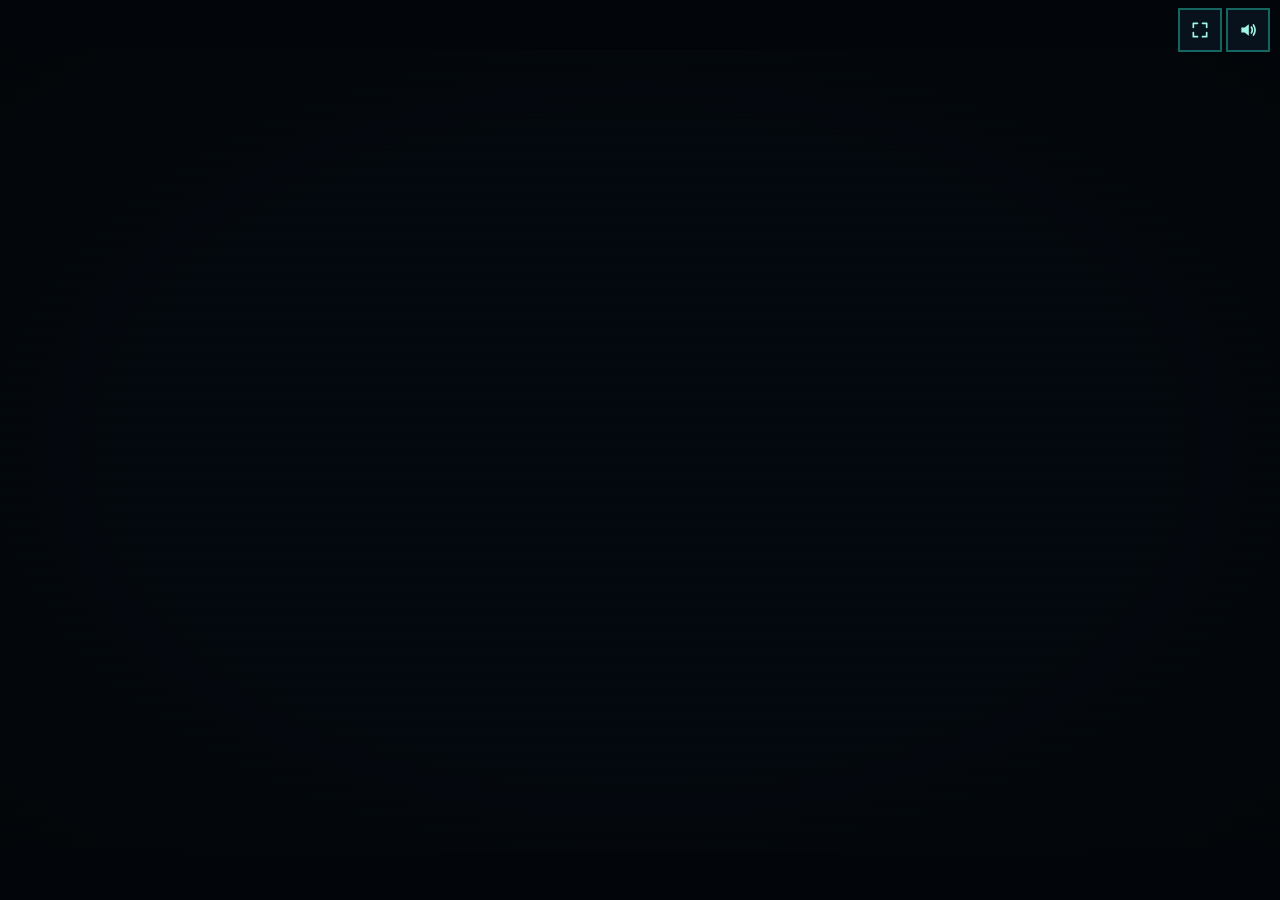
==== index.html @ 6fd28268 "feat: render hunter/charger foes; load foes.js before game.js" ====
<!DOCTYPE html>
<html lang="en">
<head>
<meta charset="UTF-8">
<meta name="viewport" content="width=device-width, initial-scale=1.0, user-scalable=no, viewport-fit=cover">
<title>Neon Vortex Arcade Pilot</title>
<meta name="theme-color" content="#04090f">
<meta name="mobile-web-app-capable" content="yes">
<meta name="apple-mobile-web-app-capable" content="yes">
<meta name="apple-mobile-web-app-status-bar-style" content="black-translucent">
<link rel="manifest" href="manifest.json">
<link rel="icon" type="image/svg+xml" href="icons/icon.svg">
<link rel="apple-touch-icon" href="icons/icon-180.png">
<link rel="preconnect" href="https://fonts.googleapis.com">
<link rel="preconnect" href="https://fonts.gstatic.com" crossorigin="anonymous">
<link href="https://fonts.googleapis.com/css2?family=Cabin:wght@400;500;600;700&amp;family=Fraunces:ital,opsz,wght@0,9..144,400;0,9..144,600;0,9..144,700;0,9..144,900;1,9..144,400&amp;family=Sora:wght@400;700;800&amp;family=Hanken+Grotesk:wght@400;600&amp;family=Space+Mono:wght@400;700&amp;family=IBM+Plex+Mono:wght@400;500;600;700&amp;family=Press+Start+2P&amp;display=swap" rel="stylesheet">
<link rel="stylesheet" href="css/tokens.css">
<link rel="stylesheet" href="css/neonvortex.css">
<link rel="preload" as="image" href="assets/sprite-atlas.png?v=2">
</head>
<body>
  <template id="__bundler_thumbnail" data-bg-color="#04090f">
    <svg viewBox="0 0 1200 800" xmlns="http://www.w3.org/2000/svg">
      <rect width="1200" height="800" fill="#04090f"></rect>
      <g transform="translate(600 380)">
        <path d="M0 -120 L80 75 L0 38 L-80 75 Z" fill="#0d2b33" stroke="#2de2c6" stroke-width="10"></path>
        <circle cx="0" cy="-22" r="20" fill="#9ff5e8"></circle>
      </g>
      <path d="M600 540 L622 575 L600 610 L578 575 Z" fill="#2de2c6"></path>
      <path d="M520 560 L536 585 L520 610 L504 585 Z" fill="#0fae97"></path>
      <path d="M680 560 L696 585 L680 610 L664 585 Z" fill="#0fae97"></path>
    </svg>
  </template>
  <div id="viewport">
    <div id="stage" data-screen-label="Game Arena">
      <canvas id="game-canvas" width="960" height="600"></canvas>
      <div id="crt"></div>
    </div>

      <!-- screen-reader announcements (game-over result, etc.); not the 60fps HUD -->
      <div id="a11y-live" class="sr-only" role="status" aria-live="polite" aria-atomic="true"></div>
      <!-- ===== NEON VORTEX game DOM — ids prefixed `neonvortex-` ===== -->
      <div id="neonvortex-hud" role="group" aria-label="Heads-up display">
        <div class="hud-block"><span class="hud-label">TIME</span><span id="neonvortex-hud-time">60</span></div>
        <div class="hud-block"><span class="hud-label">SCORE</span><span id="neonvortex-hud-score">0</span></div>
        <div class="hud-block"><span class="hud-label">COMBO</span><span id="neonvortex-hud-combo"></span><span id="neonvortex-hud-heat"></span></div>
        <div class="hud-block"><span class="hud-label">HULL</span><span id="neonvortex-hud-hearts">◆ ◆ ◆</span></div>
        <span id="neonvortex-hud-pace" style="display: none;"></span>
        <div id="neonvortex-hud-fx"></div>
        <span id="neonvortex-hud-mode"></span>
      </div>
      <div id="neonvortex-boss-hp">
        <span id="neonvortex-boss-hp-label">CORE WARDEN</span>
        <div id="neonvortex-boss-hp-track"><div id="neonvortex-boss-hp-fill"></div></div>
      </div>
      <div id="neonvortex-danger-vignette"></div>
      <div id="neonvortex-hit-flash"></div>

      <div id="neonvortex-screen-menu" class="screen" data-screen-label="NEON VORTEX — Main Menu">
        <div class="panel">
          <div class="nv-menu-top">
            <span class="kicker">ARCADE_PILOT_OS</span>
            <div class="nv-menu-top-right">
              <span class="nv-crystals">◆ <b id="neonvortex-menu-crystals">0</b></span>
            </div>
          </div>
          <h1 class="game-title nv-logo"><span class="nv-logo-1">NEON</span><span class="nv-logo-2">VORTEX</span><span class="nv-logo-tag">ULTRA</span></h1>
          <div class="nv-pilot-card">
            <div class="nv-pilot-info">
              <span class="nv-call">CALLSIGN · PILOT_YOU</span>
              <span class="nv-life">LIFETIME <b id="neonvortex-menu-lifetime">0</b></span>
            </div>
            <span id="neonvortex-menu-rank" class="nv-rank">ROOKIE PILOT</span>
          </div>
          <div class="nv-career">
            <div class="nv-career-ticks" id="neonvortex-menu-ticks"></div>
            <div class="nv-career-track"><div id="neonvortex-menu-career" class="nv-career-fill"></div></div>
          </div>
          <div class="nv-menu-list">
            <button id="neonvortex-btn-start" class="nv-menu-item nv-mi-primary" type="button">
              <span class="nv-mi-label">START DAILY</span>
              <svg class="nv-mi-icon" viewBox="0 0 24 24" aria-hidden="true"><path d="M8 5v14l11-7z" fill="currentColor"/></svg>
              <span class="nv-mi-sub"><span id="neonvortex-menu-date">—</span> · BEST <span id="neonvortex-menu-daily-best">—</span><span id="neonvortex-menu-streak"></span></span>
            </button>
            <button id="neonvortex-btn-free" class="nv-menu-item" type="button">
              <span class="nv-mi-label">FREE PLAY</span>
              <svg class="nv-mi-icon" viewBox="0 0 24 24" aria-hidden="true"><rect x="3" y="8" width="18" height="9" rx="4.5" fill="none" stroke="currentColor" stroke-width="1.6"/><path d="M7 12.5h3M8.5 11v3" fill="none" stroke="currentColor" stroke-width="1.6" stroke-linecap="round"/><circle cx="15.5" cy="11.5" r="1.1" fill="currentColor"/><circle cx="17.6" cy="13.6" r="1.1" fill="currentColor"/></svg>
              <span class="nv-mi-sub">무작위 시드 아레나</span>
            </button>
            <div id="neonvortex-menu-difficulty" class="nv-diff-row" role="group" aria-label="Free-play difficulty">
              <button id="neonvortex-diff-easy" class="nv-diff-chip" type="button" aria-pressed="false">EASY</button>
              <button id="neonvortex-diff-normal" class="nv-diff-chip" type="button" aria-pressed="false">NORMAL</button>
              <button id="neonvortex-diff-hard" class="nv-diff-chip" type="button" aria-pressed="false">HARD</button>
            </div>
            <button id="neonvortex-btn-daily" class="nv-mi-brief" type="button">
              <svg viewBox="0 0 24 24" aria-hidden="true"><path d="M13 2L4.5 13H11l-1 9 8.5-11H12l1-9z" fill="currentColor"/></svg>
              <span>오늘의 챌린지 브리핑</span>
              <span class="nv-mi-brief-arrow" aria-hidden="true">›</span>
            </button>
            <div class="nv-menu-grid">
              <button id="neonvortex-btn-hangar" class="nv-mi-tile" type="button">
                <svg class="nv-mi-icon" viewBox="0 0 24 24" aria-hidden="true"><circle cx="12" cy="12" r="9" fill="none" stroke="currentColor" stroke-width="1.6"/><path d="M15.5 8.5l-2.2 4.8-4.8 2.2 2.2-4.8z" fill="currentColor"/></svg>
                <span class="nv-mi-tile-label">HANGAR</span>
              </button>
              <button id="neonvortex-btn-overhaul" class="nv-mi-tile" type="button">
                <svg class="nv-mi-icon" viewBox="0 0 24 24" aria-hidden="true"><path d="M14.7 6.3a4 4 0 00-5.4 5.4l-5 5 2 2 5-5a4 4 0 005.4-5.4l-2.3 2.3-2-2z" fill="none" stroke="currentColor" stroke-width="1.6" stroke-linejoin="round"/></svg>
                <span class="nv-mi-tile-label">OVERHAUL</span>
              </button>
              <button id="neonvortex-btn-records" class="nv-mi-tile" type="button">
                <svg class="nv-mi-icon" viewBox="0 0 24 24" aria-hidden="true"><path d="M5 21V11M12 21V4M19 21v-6" fill="none" stroke="currentColor" stroke-width="2" stroke-linecap="round"/></svg>
                <span class="nv-mi-tile-label">RANKING</span>
              </button>
              <button id="neonvortex-btn-achievements" class="nv-mi-tile" type="button">
                <svg class="nv-mi-icon" viewBox="0 0 24 24" aria-hidden="true"><circle cx="12" cy="9" r="5" fill="none" stroke="currentColor" stroke-width="1.6"/><path d="M9 13l-1.5 8 4.5-3 4.5 3L15 13" fill="none" stroke="currentColor" stroke-width="1.6" stroke-linejoin="round"/></svg>
                <span class="nv-mi-tile-label">ACHIEVEMENTS</span>
              </button>
              <button id="neonvortex-btn-pilotlog" class="nv-mi-tile" type="button">
                <svg class="nv-mi-icon" viewBox="0 0 24 24" aria-hidden="true"><rect x="5" y="3" width="14" height="18" rx="2" fill="none" stroke="currentColor" stroke-width="1.6"/><path d="M8 8h8M8 12h8M8 16h5" fill="none" stroke="currentColor" stroke-width="1.6" stroke-linecap="round"/></svg>
                <span class="nv-mi-tile-label">PILOT LOG</span>
              </button>
              <button id="neonvortex-btn-settings" class="nv-mi-tile" type="button">
                <svg class="nv-mi-icon" viewBox="0 0 24 24" aria-hidden="true"><path d="M12 8a4 4 0 100 8 4 4 0 000-8zm9 4a7 7 0 00-.1-1.2l2-1.6-2-3.4-2.4 1a7 7 0 00-2-1.2L16 2H8l-.5 2.6a7 7 0 00-2 1.2l-2.4-1-2 3.4 2 1.6A7 7 0 003 12c0 .4 0 .8.1 1.2l-2 1.6 2 3.4 2.4-1a7 7 0 002 1.2L8 22h8l.5-2.6a7 7 0 002-1.2l2.4 1 2-3.4-2-1.6c.1-.4.1-.8.1-1.2z" fill="none" stroke="currentColor" stroke-width="1.5"/></svg>
                <span class="nv-mi-tile-label">SETTINGS</span>
              </button>
            </div>
          </div>
          <p id="neonvortex-menu-all-best" class="best-line">ALL-TIME BEST —</p>
          <p id="neonvortex-menu-week" class="best-line"></p>
          <p class="nv-menu-footer">V_2.0 // PROD</p>
        </div>
      </div>

      <div id="neonvortex-screen-over" class="screen" data-screen-label="NEON VORTEX — Game Over" role="dialog" aria-modal="true" aria-label="Game over — result">
        <div class="panel nv-result-card">
          <span id="neonvortex-over-reason">TIME UP</span>
          <span id="neonvortex-over-mode" class="kicker">DAILY</span>
          <div class="nv-score-block">
            <p class="hud-label nv-score-label">TOTAL_SCORE</p>
            <p id="neonvortex-over-score">0</p>
          </div>
          <div id="neonvortex-over-rank"></div>
          <p class="nv-result-meta"><span class="nv-result-rank">PILOT RANK · <b id="neonvortex-over-pilot-rank">—</b></span><span class="nv-result-bank">CRYSTAL BANK · <b id="neonvortex-over-bank">0</b></span></p>
          <span id="neonvortex-over-best-banner"><span id="neonvortex-over-best-label">NEW BEST!</span> ★</span>
          <div id="neonvortex-over-medals"></div>
          <div id="neonvortex-over-stats"></div>
          <canvas id="neonvortex-over-spark" width="320" height="60"></canvas>
          <div class="btn-row">
            <button id="neonvortex-btn-retry" class="arcade-btn primary" type="button">RETRY</button>
            <button id="neonvortex-btn-share" class="arcade-btn" type="button">COPY RESULT</button>
            <button id="neonvortex-btn-menu" class="arcade-btn" type="button">MENU</button>
          </div>
          <p id="neonvortex-over-countdown" class="kr-sub"></p>
          <p class="kr-sub">결과 복사에는 개인정보가 포함되지 않습니다 · R — RETRY · M — MENU</p>
        </div>
      </div>

      <div id="neonvortex-screen-pause" class="screen" data-screen-label="NEON VORTEX — Paused" role="dialog" aria-modal="true" aria-label="Paused">
        <div class="panel">
          <span class="kicker">ARCADE_PILOT_OS</span>
          <span class="pause-title">PAUSED</span>
          <div class="btn-row">
            <button id="neonvortex-btn-resume" class="arcade-btn primary" type="button">RESUME</button>
            <button id="neonvortex-btn-pause-restart" class="arcade-btn" type="button">RESTART</button>
            <button id="neonvortex-btn-pause-quit" class="arcade-btn" type="button">QUIT TO MENU</button>
          </div>
          <div class="settings-row">
            <button id="neonvortex-btn-pause-mute" class="arcade-btn settings-btn" type="button">SOUND: ON</button>
            <button id="neonvortex-btn-haptic" class="arcade-btn settings-btn haptic-toggle" type="button">VIBRATION: ON</button>
            <button id="neonvortex-btn-pause-fs" class="arcade-btn settings-btn" type="button">FULLSCREEN</button>
          </div>
          <p class="controls-hint">ESC / P — RESUME · 나가면 이번 런은 기록되지 않습니다</p>
        </div>
      </div>

      <div id="neonvortex-screen-howto" class="screen" data-screen-label="NEON VORTEX — How To Play" role="dialog" aria-modal="true" aria-label="How to play">
        <div class="panel">
        <span class="kicker">ARCADE_PILOT_OS</span>
        <span class="pause-title">HOW TO PLAY</span>
        <div class="howto-list">
          <div class="howto-row"><span class="howto-k">MOVE</span><span class="howto-v">WASD / ARROW KEYS · 모바일: 화면 드래그</span></div>
          <div class="howto-row"><span class="howto-k">FIRE</span><span class="howto-v">Automatic — nearest enemy · 발사는 자동입니다</span></div>
          <div class="howto-row"><span class="howto-k">GOAL</span><span class="howto-v">60 seconds — collect crystals, chain combos · 크리스털 콤보로 점수를 쌓으세요</span></div>
          <div class="howto-row"><span class="howto-k">HULL ◆◆◆</span><span class="howto-v">Mines &amp; boss fire cost 1 — at 0 it's over · 피격 3번이면 게임 오버</span></div>
          <div class="howto-row"><span class="howto-k">CORE WARDEN</span><span class="howto-v">Boss arrives at 20s left — destroy for +1,500 · 마지막 20초, 보스 격파 대량 보너스</span></div>
          <div class="howto-row"><span class="howto-k">PAUSE</span><span class="howto-v">ESC / P · 모바일: 우측 상단 II 버튼</span></div>
        </div>
        <div class="btn-row">
          <button id="neonvortex-btn-howto-start" class="arcade-btn primary" type="button">START</button>
        </div>
        </div>
      </div>

      <div id="neonvortex-screen-records" class="screen" data-screen-label="NEON VORTEX — Ranking" role="dialog" aria-modal="true" aria-label="Ranking">
        <div class="nv-rank-shell">
          <header class="nv-rank-head">
            <button id="neonvortex-btn-records-back" class="nv-page-back" type="button">
              <svg class="nv-page-back-icon" viewBox="0 0 24 24" aria-hidden="true"><path d="M15 6l-6 6 6 6" fill="none" stroke="currentColor" stroke-width="2" stroke-linecap="round" stroke-linejoin="round"/></svg>
              <span>LOBBY</span>
            </button>
            <span class="nv-rank-status">▣ SECURE_DATABASE // READY</span>
          </header>

          <div class="nv-rank-title-wrap">
            <h1 class="nv-rank-title">ARCADE PILOT HIGHSCORES</h1>
            <div class="nv-rank-rule"></div>
          </div>

          <div id="neonvortex-records-body"></div>
        </div>
      </div>
      <div id="neonvortex-screen-settings" class="screen" data-screen-label="NEON VORTEX — Settings" role="dialog" aria-modal="true" aria-label="Settings">
        <div class="nv-set-shell">
          <header class="nv-set-head">
            <button id="neonvortex-btn-settings-back" class="nv-page-back" type="button">
              <svg class="nv-page-back-icon" viewBox="0 0 24 24" aria-hidden="true"><path d="M15 6l-6 6 6 6" fill="none" stroke="currentColor" stroke-width="2" stroke-linecap="round" stroke-linejoin="round"/></svg>
              <span>LOBBY</span>
            </button>
            <span class="nv-set-status">SETTINGS_CONSOLE_OK</span>
          </header>

          <div class="nv-set-title-wrap">
            <h1 class="nv-set-title">ARCADE SETTINGS</h1>
            <div class="nv-set-rule"></div>
          </div>

          <div class="nv-set-card">
            <div class="nv-set-row">
              <span class="nv-set-row-label">
                <svg class="nv-set-icon" viewBox="0 0 24 24" aria-hidden="true"><path d="M4 9 H8 L13 5 V19 L8 15 H4 Z" fill="none" stroke="currentColor" stroke-width="1.6" stroke-linejoin="round"/><path d="M16 8.5 Q18.5 12 16 15.5M18.5 6 Q22.5 12 18.5 18" fill="none" stroke="currentColor" stroke-width="1.6" stroke-linecap="round"/></svg>
                INTEGRATED AUDIO ENGINE
              </span>
              <button id="neonvortex-btn-set-mute" class="nv-switch" type="button" role="switch" aria-checked="true" aria-label="Sound">
                <span class="nv-switch-knob"></span>
              </button>
            </div>

            <div class="nv-set-row nv-set-row-col" id="neonvortex-set-volume-row">
              <div class="nv-set-vol-head">
                <span class="nv-set-row-label">
                  <svg class="nv-set-icon" viewBox="0 0 24 24" aria-hidden="true"><path d="M4 9 H8 L13 5 V19 L8 15 H4 Z" fill="none" stroke="currentColor" stroke-width="1.6" stroke-linejoin="round"/><path d="M16 9.5 Q18 12 16 14.5" fill="none" stroke="currentColor" stroke-width="1.6" stroke-linecap="round"/></svg>
                  MASTER SFX VOLUME
                </span>
                <span class="nv-set-vol-val" id="neonvortex-set-volume-val">70%</span>
              </div>
              <input id="neonvortex-set-volume" class="nv-set-slider" type="range" min="0" max="100" step="1" value="70" aria-label="Master SFX volume">
            </div>

            <div class="nv-set-row nv-set-row-divider">
              <span class="nv-set-row-label">
                <svg class="nv-set-icon" viewBox="0 0 24 24" aria-hidden="true"><rect x="3" y="8" width="18" height="9" rx="4.5" fill="none" stroke="currentColor" stroke-width="1.6"/><path d="M7 12.5h3M8.5 11v3" fill="none" stroke="currentColor" stroke-width="1.6" stroke-linecap="round"/></svg>
                VIBRATION
              </span>
              <button id="neonvortex-btn-set-haptic" class="nv-switch haptic-toggle" type="button" role="switch" aria-checked="true" aria-label="Vibration">
                <span class="nv-switch-knob"></span>
              </button>
            </div>

            <div class="nv-set-row">
              <span class="nv-set-row-label">
                <svg class="nv-set-icon" viewBox="0 0 24 24" aria-hidden="true"><rect x="3" y="4" width="18" height="13" rx="1.5" fill="none" stroke="currentColor" stroke-width="1.6"/><path d="M8 20h8M12 17v3" fill="none" stroke="currentColor" stroke-width="1.6" stroke-linecap="round"/></svg>
                GLOBAL STATIC CRT SCREEN RENDER
              </span>
              <button id="neonvortex-btn-set-crt" class="nv-switch" type="button" role="switch" aria-checked="true" aria-label="CRT screen render">
                <span class="nv-switch-knob"></span>
              </button>
            </div>

            <div class="nv-set-row nv-set-row-divider">
              <span class="nv-set-row-label">
                <svg class="nv-set-icon" viewBox="0 0 24 24" aria-hidden="true"><path d="M4 9 V4 H9 M15 4 H20 V9 M20 15 V20 H15 M9 20 H4 V15" fill="none" stroke="currentColor" stroke-width="1.6" stroke-linecap="round" stroke-linejoin="round"/></svg>
                FULLSCREEN
              </span>
              <button id="neonvortex-btn-set-fs" class="nv-set-action" type="button">TOGGLE</button>
            </div>
          </div>

          <div class="nv-set-card nv-set-info">
            <div class="nv-set-info-head">
              <svg class="nv-set-icon" viewBox="0 0 24 24" aria-hidden="true"><circle cx="12" cy="12" r="9" fill="none" stroke="currentColor" stroke-width="1.6"/><path d="M12 11v5M12 8h.01" fill="none" stroke="currentColor" stroke-width="1.8" stroke-linecap="round"/></svg>
              <h3>FLIGHT CONTROLS REGISTER</h3>
            </div>
            <div class="nv-set-info-row">
              <svg class="nv-set-icon" viewBox="0 0 24 24" aria-hidden="true"><path d="M6 3l14 7-6 2-2 6z" fill="none" stroke="currentColor" stroke-width="1.6" stroke-linejoin="round"/></svg>
              <div class="nv-set-info-text">
                <span class="nv-set-info-title">기체 이동</span>
                <p>화면 어디서나 드래그(세로 모드는 아레나가 90° 회전)하거나, 키보드 <b>WASD</b> · <b>방향키</b>로 기체를 조종합니다.</p>
              </div>
            </div>
            <div class="nv-set-info-row">
              <svg class="nv-set-icon" viewBox="0 0 24 24" aria-hidden="true"><path d="M13 2L4.5 13H11l-1 9 8.5-11H12l1-9z" fill="none" stroke="currentColor" stroke-width="1.6" stroke-linejoin="round"/></svg>
              <div class="nv-set-info-text">
                <span class="nv-set-info-title">자동 발사</span>
                <p>전방 레이저는 자동으로 가장 가까운 적을 조준해 연사됩니다. 회피와 크리스털 수집에 집중하세요.</p>
              </div>
            </div>
            <div class="nv-set-info-row">
              <svg class="nv-set-icon" viewBox="0 0 24 24" aria-hidden="true"><path d="M12 3l2.5 5.5L20 9l-4 4 1 6-5-3-5 3 1-6-4-4 5.5-.5z" fill="none" stroke="currentColor" stroke-width="1.6" stroke-linejoin="round"/></svg>
              <div class="nv-set-info-text">
                <span class="nv-set-info-title">파워업 드롭</span>
                <p>적을 처치하면 MAGNET · SHIELD · SLOW · ×2 · BOOST · SPREAD 파워업이 떨어집니다. 닿으면 일정 시간 자동 발동됩니다.</p>
              </div>
            </div>
          </div>
        </div>
      </div>
      <div id="neonvortex-screen-challenge" class="screen" data-screen-label="NEON VORTEX — Daily Briefing" role="dialog" aria-modal="true" aria-label="Daily Challenge Briefing">
        <div class="nv-chal-shell">
          <header class="nv-chal-head">
            <button id="neonvortex-btn-challenge-back" class="nv-page-back" type="button">
              <svg class="nv-page-back-icon" viewBox="0 0 24 24" aria-hidden="true"><path d="M15 6l-6 6 6 6" fill="none" stroke="currentColor" stroke-width="2" stroke-linecap="round" stroke-linejoin="round"/></svg>
              <span>LOBBY</span>
            </button>
            <span class="nv-chal-status">DAILY_ROUTER_ONLINE</span>
          </header>

          <div class="nv-chal-title-wrap">
            <h2 class="nv-chal-kicker">DAILY THREAT SIMULATION</h2>
            <h1 class="nv-chal-title">오늘의 작전</h1>
            <div class="nv-chal-rule"></div>
          </div>

          <section class="nv-chal-card">
            <div class="nv-chal-card-head">
              <svg class="nv-chal-icon" viewBox="0 0 24 24" aria-hidden="true"><path d="M12 3l2.5 5.5L20 9l-4 4 1 6-5-3-5 3 1-6-4-4 5.5-.5z" fill="none" stroke="currentColor" stroke-width="1.6" stroke-linejoin="round"/></svg>
              <h3>MISSION INTEL</h3>
            </div>

            <div class="nv-chal-row">
              <span class="nv-chal-row-label">DATE / SEED</span>
              <span class="nv-chal-row-val" id="neonvortex-chal-seed">—</span>
            </div>
            <p class="nv-chal-note" id="neonvortex-chal-seed-note">모든 파일럿이 동일한 시드로 플레이합니다 · All pilots fly the same seed</p>

            <div class="nv-chal-row nv-chal-row-divider">
              <span class="nv-chal-row-label">TODAY’S BEST</span>
              <span class="nv-chal-row-val nv-chal-row-val-cyan" id="neonvortex-chal-daily-best">—</span>
            </div>
            <div class="nv-chal-row">
              <span class="nv-chal-row-label">ALL-TIME BEST</span>
              <span class="nv-chal-row-val nv-chal-row-val-cyan" id="neonvortex-chal-all-best">—</span>
            </div>

            <div class="nv-chal-streak nv-chal-row-divider">
              <div class="nv-chal-streak-head">
                <span class="nv-chal-row-label">STREAK</span>
                <span class="nv-chal-row-val" id="neonvortex-chal-streak">—</span>
              </div>
              <div class="nv-chal-streak-bar"><i id="neonvortex-chal-streak-fill"></i></div>
              <p class="nv-chal-note" id="neonvortex-chal-streak-note">연속 출격 기록입니다 · 점수에는 영향을 주지 않습니다</p>
            </div>
          </section>

          <button id="neonvortex-btn-challenge-launch" class="nv-chal-launch" type="button">
            <span class="nv-chal-launch-label">▶ 작전 개시 (LAUNCH SEQUENCE)</span>
          </button>
        </div>
      </div>

      <div id="neonvortex-screen-hangar" class="screen" data-screen-label="NEON VORTEX — Hangar" role="dialog" aria-modal="true" aria-label="Striker Hangar">
        <div class="nv-page-shell">
          <button id="neonvortex-btn-hangar-back" class="nv-page-back" type="button"><svg class="nv-page-back-icon" viewBox="0 0 24 24" aria-hidden="true"><path d="M15 6l-6 6 6 6" fill="none" stroke="currentColor" stroke-width="2" stroke-linecap="round" stroke-linejoin="round"/></svg><span>LOBBY</span></button>
          <div id="neonvortex-hangar-body" class="nv-page-body"></div>
        </div>
      </div>

      <div id="neonvortex-screen-overhaul" class="screen" data-screen-label="NEON VORTEX — System Overhaul" role="dialog" aria-modal="true" aria-label="System Overhaul">
        <div class="nv-page-shell">
          <button id="neonvortex-btn-overhaul-back" class="nv-page-back" type="button"><svg class="nv-page-back-icon" viewBox="0 0 24 24" aria-hidden="true"><path d="M15 6l-6 6 6 6" fill="none" stroke="currentColor" stroke-width="2" stroke-linecap="round" stroke-linejoin="round"/></svg><span>LOBBY</span></button>
          <div id="neonvortex-overhaul-body" class="nv-page-body"></div>
        </div>
      </div>

      <div id="neonvortex-screen-achievements" class="screen" data-screen-label="NEON VORTEX — Achievements" role="dialog" aria-modal="true" aria-label="Tactical Badges">
        <div class="nv-page-shell">
          <button id="neonvortex-btn-achievements-back" class="nv-page-back" type="button"><svg class="nv-page-back-icon" viewBox="0 0 24 24" aria-hidden="true"><path d="M15 6l-6 6 6 6" fill="none" stroke="currentColor" stroke-width="2" stroke-linecap="round" stroke-linejoin="round"/></svg><span>LOBBY</span></button>
          <div id="neonvortex-achievements-body" class="nv-page-body"></div>
        </div>
      </div>

      <div id="neonvortex-screen-pilotlog" class="screen" data-screen-label="NEON VORTEX — Pilot Log" role="dialog" aria-modal="true" aria-label="Pilot Log">
        <div class="nv-page-shell">
          <button id="neonvortex-btn-pilotlog-back" class="nv-page-back" type="button"><svg class="nv-page-back-icon" viewBox="0 0 24 24" aria-hidden="true"><path d="M15 6l-6 6 6 6" fill="none" stroke="currentColor" stroke-width="2" stroke-linecap="round" stroke-linejoin="round"/></svg><span>LOBBY</span></button>
          <div id="neonvortex-pilotlog-body" class="nv-page-body"></div>
        </div>
      </div>
  </div>

  <!-- NEON VORTEX HUD buttons (ids prefixed neonvortex-) -->
  <button id="neonvortex-btn-mute" type="button" aria-label="Mute">
    <svg viewBox="0 0 24 24" aria-hidden="true">
      <path class="spk" d="M4 9 H8 L13 5 V19 L8 15 H4 Z"></path>
      <g class="waves"><path d="M16 8.5 Q18.5 12 16 15.5"></path><path d="M18.5 6 Q22.5 12 18.5 18"></path></g>
      <line class="slash" x1="16" y1="8" x2="22" y2="16"></line>
    </svg>
  </button>
  <button id="neonvortex-btn-pause" type="button" aria-label="Pause">
    <svg viewBox="0 0 24 24" aria-hidden="true"><rect x="7" y="5" width="3.6" height="14"></rect><rect x="13.4" y="5" width="3.6" height="14"></rect></svg>
  </button>
  <button id="neonvortex-btn-fullscreen" type="button" aria-label="Fullscreen">
    <svg viewBox="0 0 24 24" aria-hidden="true"><path d="M4 9 V4 H9 M15 4 H20 V9 M20 15 V20 H15 M9 20 H4 V15"></path></svg>
  </button>

  <div id="joystick">
    <div id="joystick-knob"></div>
  </div>


  <script src="js/store.js"></script>
  <script src="js/audio.js"></script>
  <script src="js/shell.js"></script>
  <script src="js/games/neonvortex/sprites.js"></script>
  <script src="js/games/neonvortex/meta.js"></script>
  <script src="js/games/neonvortex/medals.js"></script>
  <script src="js/games/neonvortex/foes.js"></script>
  <script src="js/games/neonvortex/game.js"></script>
  <script src="js/games/neonvortex/render.js"></script>
  <script src="js/games/neonvortex/main.js"></script>
</body>
</html>
---- css/tokens.css ----
/* Scoreyard platform design tokens — the single source of truth for the
   shared shell + neon/CRT games (Zero Hour, future arcade titles).
   See DESIGN.md for usage rules. A game MAY define its own :root tokens to
   carry a distinct art direction (e.g. Shepherd's Dog's pastoral palette) —
   these are the *platform* defaults, not a mandate. */
:root {
  --bg: #04090f;
  --panel: #081420;
  --teal: #2de2c6;
  --teal-soft: #9ff5e8;
  --teal-dim: #0fae97;
  --pink: #ff5a78;
  --amber: #ffc34d;
  --blue: #5aa7ff;
  --ink: #eaf6ff;
  --mono: "IBM Plex Mono", ui-monospace, Menlo, Consolas, monospace;
  --pixel: "Press Start 2P", var(--mono);
  /* Shepherd's Dog typography, adopted for the hub + Zero Hour screens (the
     in-arena HUD keeps --pixel/--mono for stable-width live numerals) */
  --display: "Fraunces", Georgia, "Times New Roman", serif;
  --body: "Cabin", ui-sans-serif, system-ui, -apple-system, sans-serif;
  --safe-top: env(safe-area-inset-top, 0px);
  --safe-right: env(safe-area-inset-right, 0px);
  --safe-bottom: env(safe-area-inset-bottom, 0px);
  --safe-left: env(safe-area-inset-left, 0px);
}
---- css/neonvortex.css ----
/* ===== NEON VORTEX — Neon Syndicate design tokens (Stitch DESIGN.md) ===== */
/* Custom props are namespaced --nv-*; they do not override platform tokens
   unless explicitly consumed by neonvortex-scoped selectors. */
:root {
  /* Void & Vapor surfaces */
  --nv-bg: #0a0a0f;
  --nv-surface: #131318;
  --nv-surface-low: #1b1b20;
  --nv-surface-container: #1f1f25;
  --nv-surface-high: #2a292f;
  --nv-surface-highest: #35343a;
  --nv-on-surface: #e4e1e9;
  --nv-on-surface-variant: #b9cacb;
  --nv-outline: #849495;
  --nv-outline-variant: #3a494b;
  /* Neon accents */
  --nv-primary: #00dbe7;        /* cyan — player / positive */
  --nv-primary-bright: #74f5ff;
  --nv-threat: #ff24e4;         /* magenta — enemy / critical */
  --nv-threat-soft: #fface8;
  --nv-value: #ffba20;          /* gold — currency / advancement */
  --nv-value-soft: #ffd58c;
  --nv-error: #ffb4ab;
  /* Type families (fallbacks keep the core working if Google Fonts fail) */
  --nv-font-display: 'Sora', 'Press Start 2P', system-ui, sans-serif;
  --nv-font-body: 'Hanken Grotesk', system-ui, sans-serif;
  --nv-font-mono: 'Space Mono', 'IBM Plex Mono', ui-monospace, monospace;
  /* 4px hard grid */
  --nv-unit: 4px;
  --nv-gutter: 16px;
  --nv-margin: 24px;
}
/* ===== NEON VORTEX — reusable effect utilities (ready for M2 screens) ===== */
.nv-scanlines {            /* 3% 수평 스캔라인 오버레이 */
  background: linear-gradient(to bottom, transparent 50%, rgba(0, 219, 231, 0.05) 50%);
  background-size: 100% 4px;
  pointer-events: none;
}
.nv-hexgrid {              /* 헥스 메시 배경(레이디얼 마스크) */
  background-image: url("data:image/svg+xml,%3Csvg width='40' height='40' viewBox='0 0 40 40' xmlns='http://www.w3.org/2000/svg'%3E%3Cpath d='M20 0l17.32 10v20L20 40 2.68 30V10z' fill='none' stroke='%2300dbe7' stroke-width='0.5' stroke-opacity='0.1'/%3E%3C/svg%3E");
  -webkit-mask-image: radial-gradient(circle, #000 40%, transparent 90%);
  mask-image: radial-gradient(circle, #000 40%, transparent 90%);
}
.nv-segment {              /* 분절 HUD 바 한 칸 (슬랜트 칩) */
  clip-path: polygon(20% 0%, 100% 0%, 80% 100%, 0% 100%);
}
.nv-glass {                /* Level-2 글래스 패널 */
  background: color-mix(in srgb, var(--nv-surface-high) 80%, transparent);
  -webkit-backdrop-filter: blur(12px);
  backdrop-filter: blur(12px);
  border: 1px solid color-mix(in srgb, var(--nv-primary) 25%, transparent);
}
.nv-chamfer {              /* 45° 모서리 클립(버튼/카드) */
  clip-path: polygon(8px 0, 100% 0, 100% calc(100% - 8px), calc(100% - 8px) 100%, 0 100%, 0 8px);
}
.nv-glow-primary { box-shadow: 0 0 15px color-mix(in srgb, var(--nv-primary) 40%, transparent); }
.nv-glow-threat  { box-shadow: 0 0 15px color-mix(in srgb, var(--nv-threat) 45%, transparent); }
@keyframes nv-flicker { 0%,100% { opacity: 1; } 50% { opacity: 0.82; } }
.nv-flicker { animation: nv-flicker 1s infinite; }
/* Scoreyard - all UI styles (game canvas rendering lives in js/render.js)
   Mobile-first layout (ADR-0006): #stage (canvas+crt) is the ONLY scaled
   element; HUD / screens / buttons are viewport-level fixed DOM that never
   scale - they adapt via clamp(), flex-wrap and safe-area insets. */
/* Design tokens live in css/tokens.css (the platform single source of truth),
   loaded before this file. See DESIGN.md. */
* { margin: 0; padding: 0; box-sizing: border-box; }
/* visually hidden but available to screen readers (aria-live announcements) */
.sr-only {
  position: absolute; width: 1px; height: 1px;
  margin: -1px; padding: 0; border: 0;
  overflow: hidden; clip: rect(0 0 0 0); clip-path: inset(50%);
  white-space: nowrap;
}
html, body { height: 100%; }
body {
  background: #02050a;
  color: var(--ink);
  font-family: var(--body);
  overflow: hidden;
  overscroll-behavior: none;
  -webkit-text-size-adjust: 100%;
}

/* ---------- stage: the only scaled element (logical 960x600) ---------- */
#viewport { position: fixed; inset: 0; touch-action: none; }
/* launch fade: smooth the jump into a linked game's own page (no hard cut).
   Suppressed under reduced-motion (see the reduced-motion block below). */
#viewport.leaving { opacity: 0; transition: opacity 0.22s ease; }
#stage {
  position: absolute;
  left: 0; top: 0;
  width: 960px; height: 600px;
  transform-origin: 0 0;
}
#game-canvas {
  display: block;
  width: 960px; height: 600px;
  background: var(--bg);
}

/* scanlines + vignette over the canvas (scales with it) */
#crt {
  position: absolute; inset: 0;
  pointer-events: none;
  background:
    repeating-linear-gradient(to bottom, rgba(0,0,0,0) 0px, rgba(0,0,0,0) 2px, rgba(0,0,0,0.18) 3px, rgba(0,0,0,0) 4px),
    radial-gradient(ellipse at center, rgba(0,0,0,0) 55%, rgba(0,0,0,0.45) 100%);
  z-index: 30;
}

/* ---------- HUD: unscaled fixed overlay (Stitch CORE_WARDEN reskin) ---------- */
/* DOM is a flat flex row of .hud-block (TIME / SCORE / COMBO / HULL) + fx + mode.
   We map it onto the mockup feel: TIME pinned left, SCORE a centred glass panel,
   HULL pushed right — Space Mono numerals, cyan labels, magenta warn states. */
#neonvortex-hud {
  position: fixed;
  left: 0; right: 0; top: 0;
  z-index: 40;
  display: flex;
  align-items: flex-start;
  gap: clamp(8px, 2vw, 16px);
  /* right padding reserves room for the corner buttons (3 x 44px + gaps) */
  padding: calc(var(--safe-top) + 8px) calc(var(--safe-right) + 158px) 8px calc(var(--safe-left) + 12px);
  font-size: clamp(11px, 2.6vw, 14px);
  visibility: hidden;
  pointer-events: none;
}
body.landscape #neonvortex-hud {
  background: linear-gradient(rgba(10,10,15,0.9), rgba(10,10,15,0));
}
body.portrait #neonvortex-hud {
  background: color-mix(in srgb, var(--nv-surface) 92%, transparent);
  border-bottom: 1px solid color-mix(in srgb, var(--nv-primary) 22%, transparent);
}
.hud-block { display: flex; flex-direction: column; gap: 3px; }
/* SCORE block becomes the centred hero; COMBO sits with it, HULL trails right */
#neonvortex-hud > .hud-block:nth-child(2) { align-items: center; margin: 0 auto; }
#neonvortex-hud > .hud-block:nth-child(4) { align-items: flex-end; }
.hud-label {
  font-family: var(--nv-font-mono);
  font-size: clamp(7px, 1.7vw, 9px);
  font-weight: 700;
  letter-spacing: 0.2em;
  text-transform: uppercase;
  color: color-mix(in srgb, var(--nv-primary) 55%, transparent);
}
#neonvortex-hud-time {
  font-family: var(--nv-font-mono); /* mono numerals: no width jitter */
  font-weight: 700;
  font-size: clamp(15px, 4.2vw, 22px);
  letter-spacing: 0.06em;
  color: var(--nv-on-surface);
  text-shadow: 0 0 12px color-mix(in srgb, var(--nv-primary) 55%, transparent);
  min-width: 2.4em;
}
#neonvortex-hud-time.warn {
  color: var(--nv-threat);
  text-shadow: 0 0 14px color-mix(in srgb, var(--nv-threat) 75%, transparent);
  animation: nv-flicker 0.55s steps(2) infinite;
}
@keyframes blink { 50% { opacity: 0.35; } }
/* SCORE: prominent glass panel, cyan border + blur, mono cyan numerals */
#neonvortex-hud-score {
  font-family: var(--nv-font-mono); /* mono numerals */
  font-weight: 700;
  font-size: clamp(13px, 3.6vw, 19px);
  letter-spacing: 0.12em;
  color: var(--nv-primary-bright);
  text-shadow: 0 0 12px color-mix(in srgb, var(--nv-primary) 60%, transparent);
  min-width: 4.2em;
  text-align: center;
  padding: 5px clamp(10px, 3vw, 18px);
  border-radius: 10px;
  background: color-mix(in srgb, var(--nv-surface-high) 45%, transparent);
  border: 1px solid color-mix(in srgb, var(--nv-primary) 28%, transparent);
  -webkit-backdrop-filter: blur(10px);
  backdrop-filter: blur(10px);
}
/* COMBO = cyan chip, HEAT.on = gold/threat chip — sit on the row under SCORE */
#neonvortex-hud-combo {
  display: inline-flex; align-items: center;
  font-family: var(--nv-font-mono);
  font-weight: 700; font-size: clamp(11px, 2.6vw, 14px);
  letter-spacing: 0.08em;
  color: var(--nv-primary);
  min-width: 2.2em;
  padding: 2px 7px;
  border-radius: 6px;
  background: color-mix(in srgb, var(--nv-primary) 12%, transparent);
  border: 1px solid color-mix(in srgb, var(--nv-primary) 35%, transparent);
  text-shadow: 0 0 8px color-mix(in srgb, var(--nv-primary) 50%, transparent);
}
#neonvortex-hud-heat {
  display: inline-flex; align-items: center;
  font-family: var(--nv-font-mono);
  font-weight: 700; font-size: clamp(10px, 2.4vw, 13px);
  letter-spacing: 0.08em;
  color: var(--nv-value);
  padding: 2px 7px; margin-left: 5px;
  border-radius: 6px;
  background: color-mix(in srgb, var(--nv-value) 12%, transparent);
  border: 1px solid color-mix(in srgb, var(--nv-value) 40%, transparent);
  text-shadow: 0 0 8px color-mix(in srgb, var(--nv-value) 55%, transparent);
  opacity: 0;
  transition: opacity 0.15s ease;
}
#neonvortex-hud-heat.on { opacity: 1; }
#neonvortex-hud-hearts {
  color: var(--nv-primary);
  font-size: clamp(13px, 3vw, 16px);
  letter-spacing: 0.18em;
  text-shadow: 0 0 8px color-mix(in srgb, var(--nv-primary) 50%, transparent);
}
#neonvortex-hud-hearts.low {
  color: var(--nv-threat);
  text-shadow: 0 0 10px color-mix(in srgb, var(--nv-threat) 70%, transparent);
  animation: nv-flicker 0.7s steps(2) infinite;
}
#neonvortex-hud-pace { font-size: 13px; font-weight: 600; padding: 3px 8px; border: 1px solid; }
#neonvortex-hud-pace.ahead { color: var(--nv-primary); border-color: color-mix(in srgb, var(--nv-primary) 50%, transparent); background: color-mix(in srgb, var(--nv-primary) 8%, transparent); }
#neonvortex-hud-pace.behind { color: var(--nv-threat); border-color: color-mix(in srgb, var(--nv-threat) 50%, transparent); background: color-mix(in srgb, var(--nv-threat) 8%, transparent); }
/* effects stay on one compact row (never wrap into the boss-bar/button band) */
#neonvortex-hud-fx { display: flex; gap: 5px; flex: 1; justify-content: flex-end; flex-wrap: nowrap; overflow: hidden; }
/* active-powerup badge: glyph + depleting timer bar (--c is the powerup color) */
.fx-badge {
  display: inline-flex; flex-direction: column; align-items: center; gap: 2px;
  flex: 0 0 auto;
  min-width: 20px; padding: 2px 5px 3px;
  border: 1px solid var(--c);
  color: var(--c);
}
.fx-glyph { font-size: 11px; font-weight: 700; line-height: 1; text-shadow: 0 0 8px var(--c); }
.fx-bar { width: 100%; height: 3px; background: rgba(255,255,255,0.12); overflow: hidden; }
.fx-bar > i { display: block; height: 100%; background: var(--c); box-shadow: 0 0 6px var(--c); }
#neonvortex-hud-mode { font-size: 10px; letter-spacing: 0.12em; color: color-mix(in srgb, var(--nv-primary) 55%, transparent); }

/* ---------- boss HP (DOM so it stays upright in portrait) ---------- */
/* Stitch: thin magenta bar, ~80% width, glowing fill + % readout, subtle flicker */
#neonvortex-boss-hp {
  display: none;
  position: fixed;
  top: calc(var(--safe-top) + 60px);
  left: 50%; transform: translateX(-50%);
  z-index: 41;
  width: min(520px, 80vw);
  text-align: center;
  pointer-events: none;
  animation: nv-flicker 3s ease-in-out infinite;
}
#neonvortex-boss-hp.show { display: block; }
/* portrait: HUD stat bar is tight, so effects + boss HP live in the empty band
   between the bar and the rotated arena (otherwise-wasted space) */
body.portrait #neonvortex-hud-fx {
  position: fixed; left: auto; flex: none;
  top: calc(var(--safe-top) + 56px);
  right: calc(var(--safe-right) + 10px);
  z-index: 42;
}
body.portrait #neonvortex-boss-hp { top: calc(var(--safe-top) + 86px); }
#neonvortex-boss-hp-label {
  display: inline-block;
  font-family: var(--nv-font-mono);
  font-weight: 700;
  font-size: clamp(9px, 2.2vw, 11px);
  letter-spacing: 0.22em;
  text-transform: uppercase;
  color: var(--nv-threat);
  text-shadow: 0 0 10px color-mix(in srgb, var(--nv-threat) 70%, transparent);
  margin-bottom: 4px;
}
#neonvortex-boss-hp-track {
  height: 7px;
  background: color-mix(in srgb, var(--nv-threat) 20%, transparent);
  border: 1px solid color-mix(in srgb, var(--nv-threat) 45%, transparent);
  overflow: hidden;
}
#neonvortex-boss-hp-fill {
  height: 100%; width: 100%;
  background: var(--nv-threat);
  box-shadow: 0 0 15px color-mix(in srgb, var(--nv-threat) 90%, transparent);
  transition: width 0.1s linear;
}

/* ---------- danger feedback (low HP + hit flash) ---------- */
#neonvortex-danger-vignette {
  position: fixed; inset: 0; z-index: 38; pointer-events: none;
  box-shadow: inset 0 0 80px 18px rgba(255,40,70,0);
  transition: box-shadow 0.25s ease;
}
#neonvortex-danger-vignette.active { animation: dangerPulse 0.9s ease-in-out infinite; }
@keyframes dangerPulse {
  0%, 100% { box-shadow: inset 0 0 70px 14px rgba(255,40,70,0.12); }
  50% { box-shadow: inset 0 0 100px 34px rgba(255,40,70,0.4); }
}
#neonvortex-hit-flash { position: fixed; inset: 0; z-index: 39; pointer-events: none; background: rgba(255,60,90,0); }
#neonvortex-hit-flash.flash { animation: hitFlash 0.26s ease-out; }
@keyframes hitFlash { from { background: rgba(255,60,90,0.38); } to { background: rgba(255,60,90,0); } }
@media (max-width: 640px) {
  #neonvortex-hud-mode, #neonvortex-hud-pace { display: none !important; } /* JS toggles pace inline; narrow screens drop it */
}

/* ---------- screens: viewport-level responsive overlays ---------- */
.screen {
  position: fixed; inset: 0;
  display: none;
  flex-direction: column;
  align-items: center;
  gap: clamp(10px, 2.2vh, 22px);
  background: rgba(4,9,15,0.94);
  z-index: 60;
  text-align: center;
  padding: calc(var(--safe-top) + 16px) calc(var(--safe-right) + 16px) calc(var(--safe-bottom) + 16px) calc(var(--safe-left) + 16px);
  overflow-y: auto;
}
.screen.visible { display: flex; }
/* flex spacers: center content when there is room, scroll cleanly when there is not */
.screen::before, .screen::after { content: ''; flex: 1 0 0; }

/* ===== sticker panels — Shepherd's Dog structure (rounded, thick border, hard
   offset shadow, kicker label) translated to Zero Hour's dark/neon tone ===== */
.panel {
  position: relative;
  width: min(440px, 92vw);
  background: var(--panel);
  /* Shepherd's dotted-paper texture, teal-tinted for the dark tone */
  background-image: radial-gradient(rgba(45,226,198,0.06) 1px, transparent 1.5px);
  background-size: 15px 15px;
  border: 2px solid var(--teal);
  border-radius: 18px;
  box-shadow: 6px 6px 0 rgba(45,226,198,0.3), inset 0 0 28px rgba(45,226,198,0.05);
  padding: clamp(22px, 5vw, 32px) clamp(18px, 5vw, 30px);
  display: flex; flex-direction: column; align-items: center;
  gap: clamp(9px, 2vh, 16px);
  max-height: 88vh; overflow-y: auto;
}
/* small pink tracked label that sits above a title (Shepherd's .kicker) */
.kicker { font-family: var(--body); font-size: 11px; font-weight: 700; letter-spacing: 0.26em; text-transform: uppercase; color: var(--pink); }
@keyframes mascot-bob { 0%, 100% { transform: translateY(0); } 50% { transform: translateY(-2px); } }

/* Fraunces is a variable font — display headings need an explicit heavy weight
   and tight tracking (the old pixel tracking looks wrong on a serif) */
.arcade-wordmark, .game-title, .pause-title,
.bigscore, .game-card-title, .mode-name, .rec-best, .hub-empty-title {
  font-weight: 900; letter-spacing: -0.01em;
}
/* keep the how-to key as a readable Cabin pill, not a tiny serif */
.howto-k { font-family: var(--body) !important; font-weight: 700; }

/* hub + lobby now live inside a .panel — game/mode cards become lighter "items"
   (no nested hard shadow) so it reads as one clean Shepherd-style panel */
.panel #arcade-grid, .panel .mode-row { width: 100%; }
.panel .game-card, .panel .mode-card {
  width: 100%;
  box-shadow: none;
  border-width: 1px;
}
.panel .game-card:hover, .panel .game-card:focus-visible,
.panel .mode-card:hover, .panel .mode-card:focus-visible {
  transform: translateY(-2px);
  box-shadow: 0 0 16px rgba(45,226,198,0.28);
}
.panel .game-card:active, .panel .mode-card:active { transform: translateY(0); box-shadow: none; }

.game-title {
  font-family: var(--display);
  font-size: clamp(28px, 8vw, 44px);
  color: var(--teal);
  text-shadow: 0 0 24px rgba(45,226,198,0.8), 0 0 60px rgba(45,226,198,0.35);
  letter-spacing: 0.04em;
}
.kr-sub { font-size: clamp(10px, 2.8vw, 12px); color: rgba(234,246,255,0.6); letter-spacing: 0.02em; }
#neonvortex-menu-date { font-size: 11px; color: rgba(159,245,232,0.5); letter-spacing: 0.1em; }

.best-line { font-size: 12px; letter-spacing: 0.1em; color: rgba(159,245,232,0.65); }
.controls-hint { font-size: 11px; letter-spacing: 0.1em; color: rgba(234,246,255,0.62); }

/* ---------- game over (shared base; reskinned below for #neonvortex-screen-over) ---------- */
.stat-row { display: flex; justify-content: space-between; font-size: 13px; border-bottom: 1px dashed rgba(45,226,198,0.18); padding-bottom: 5px; }
.stat-k { color: rgba(159,245,232,0.55); letter-spacing: 0.08em; }
.stat-v { color: var(--ink); font-weight: 600; }
#neonvortex-over-countdown { display: none; letter-spacing: 0.08em; }
#neonvortex-over-best-banner.show { display: inline-flex; }
@keyframes bestPop { from { transform: scale(0.2); opacity: 0; } to { transform: scale(1); opacity: 1; } }
@keyframes bestGlow { from { text-shadow: 0 0 10px rgba(255,186,32,0.6); } to { text-shadow: 0 0 26px rgba(255,186,32,1), 0 0 50px rgba(255,186,32,0.5); } }

.btn-row { display: flex; flex-wrap: wrap; justify-content: center; gap: 10px; margin-top: 6px; }
/* Neon chamfered buttons — shared by pause / how-to / game-over (matches the
   menu's nv-* language: cyan, mono-display, clip-path corners, no sticker shadow) */
.arcade-btn {
  font-family: var(--nv-font-display);
  font-size: clamp(12px, 3vw, 13px);
  font-weight: 800;
  letter-spacing: 0.08em;
  text-transform: uppercase;
  color: var(--nv-primary-bright);
  background: rgba(0,219,231,0.06);
  border: 1px solid color-mix(in srgb, var(--nv-primary) 60%, transparent);
  border-radius: 0;
  clip-path: polygon(10px 0, 100% 0, 100% calc(100% - 10px), calc(100% - 10px) 100%, 0 100%, 0 10px);
  padding: 12px 22px;
  cursor: pointer;
  transition: background 0.15s ease, box-shadow 0.15s ease, transform 0.12s ease, color 0.15s ease;
  min-height: 44px;
}
.arcade-btn:hover, .arcade-btn:focus-visible {
  background: rgba(0,219,231,0.14);
  box-shadow: 0 0 16px rgba(0,219,231,0.32);
  color: var(--nv-primary-bright);
  outline: none;
}
.arcade-btn:active { transform: scale(0.97); box-shadow: 0 0 10px rgba(0,219,231,0.4); }
.arcade-btn.primary {
  background: rgba(0,219,231,0.14);
  border-color: color-mix(in srgb, var(--nv-primary) 90%, transparent);
  text-shadow: 0 0 10px rgba(0,219,231,0.5);
}
.settings-row { display: flex; flex-wrap: wrap; justify-content: center; gap: 8px; margin-top: 4px; }
.settings-btn {
  font-size: 11px; min-height: 38px; padding: 8px 14px;
  border-color: color-mix(in srgb, var(--nv-primary) 35%, transparent);
  clip-path: polygon(8px 0, 100% 0, 100% calc(100% - 8px), calc(100% - 8px) 100%, 0 100%, 0 8px);
}
.haptic-toggle { display: none; }
.haptic-toggle.available { display: inline-block; }

/* ---------- records screen ---------- */
#neonvortex-records-body {
  width: min(360px, 92vw);
  display: flex; flex-direction: column; gap: 14px;
  max-height: 62vh; overflow-y: auto;
  text-align: left;
}
.rec-streak { font-size: 13px; color: var(--teal); letter-spacing: 0.08em; }
.rec-day .boss { color: var(--amber); margin-left: 6px; }

/* ---------- rank + medals (rank colours reskinned in the over block below) ---------- */
#neonvortex-over-medals { display: none; flex-wrap: wrap; justify-content: center; gap: 8px; width: min(340px, 90vw); }
.medal {
  display: inline-flex; align-items: center; gap: 6px;
  padding: 5px 10px;
  border: 1px solid rgba(45,226,198,0.5);
  border-radius: 999px;
  font-size: 11px; letter-spacing: 0.06em;
  color: var(--teal-soft);
}
.medal-glyph { font-size: 13px; }
.medal.earned { border-color: var(--teal); box-shadow: 0 0 10px rgba(45,226,198,0.25); }
.medal.locked { border-color: rgba(159,245,232,0.18); color: rgba(159,245,232,0.3); }
.medal.is-new { border-color: var(--amber); color: var(--amber); box-shadow: 0 0 14px rgba(255,195,77,0.6); animation: bestGlow 1s ease-in-out infinite alternate; }

/* ---------- pause / how-to ---------- */
.pause-title {
  font-family: var(--nv-font-display);
  font-weight: 800;
  font-size: clamp(20px, 6vw, 26px);
  letter-spacing: 0.04em;
  color: var(--nv-primary-bright);
  text-shadow: 0 0 18px rgba(0,219,231,0.6);
}
#neonvortex-screen-howto .pause-title { color: var(--nv-primary-bright); }
/* pause / how-to panels: cyan accent to match the neon menu (over uses nv-result-card) */
#neonvortex-screen-pause .panel,
#neonvortex-screen-howto .panel {
  border-color: color-mix(in srgb, var(--nv-primary) 65%, transparent);
  box-shadow: 6px 6px 0 rgba(0,219,231,0.22), inset 0 0 28px rgba(0,219,231,0.05);
}
.howto-list { display: flex; flex-direction: column; gap: 10px; width: min(420px, 90vw); text-align: left; }
.howto-row { display: flex; gap: clamp(8px, 2vw, 12px); font-size: clamp(11px, 3vw, 13px); align-items: center; }
/* Neon chamfered chip for the key column */
.howto-k {
  flex: 0 0 auto;
  font-family: var(--nv-font-display); font-size: clamp(7px, 2vw, 9px); font-weight: 700;
  letter-spacing: 0.06em; text-transform: uppercase; color: var(--nv-primary-bright);
  border: 1px solid color-mix(in srgb, var(--nv-primary) 55%, transparent); border-radius: 0;
  clip-path: polygon(5px 0, 100% 0, 100% calc(100% - 5px), calc(100% - 5px) 100%, 0 100%, 0 5px);
  background: rgba(0,219,231,0.08); padding: 5px 11px;
}
.howto-v { color: rgba(234,246,255,0.75); line-height: 1.5; }

/* ---------- corner buttons (outside the scaled stage) ---------- */
#neonvortex-btn-mute, #neonvortex-btn-pause, #neonvortex-btn-fullscreen {
  position: fixed;
  top: calc(var(--safe-top) + 8px);
  z-index: 70;
  width: 44px; height: 44px;
  font-size: 19px;
  background: rgba(8,20,32,0.9);
  border: 2px solid rgba(45,226,198,0.4);
  color: var(--teal-soft);
  cursor: pointer;
  transition: all 0.12s;
}
#neonvortex-btn-mute:hover, #neonvortex-btn-pause:hover, #neonvortex-btn-fullscreen:hover { border-color: var(--teal); box-shadow: 0 0 14px rgba(45,226,198,0.3); }
/* pixel-line SVG glyphs (replace OS-variant emoji) — inherit the button color */
#neonvortex-btn-mute svg, #neonvortex-btn-pause svg, #neonvortex-btn-fullscreen svg { width: 20px; height: 20px; display: block; margin: auto; }
#neonvortex-btn-mute .spk, #neonvortex-btn-pause rect { fill: currentColor; }
#neonvortex-btn-mute .waves path, #neonvortex-btn-mute .slash, #neonvortex-btn-fullscreen path {
  fill: none; stroke: currentColor; stroke-width: 2; stroke-linecap: round; stroke-linejoin: round;
}
#neonvortex-btn-mute .slash { display: none; }
#neonvortex-btn-mute.muted .waves { display: none; }
#neonvortex-btn-mute.muted .slash { display: inline; }
#neonvortex-btn-mute { right: calc(var(--safe-right) + 10px); }
#neonvortex-btn-fullscreen { right: calc(var(--safe-right) + 58px); display: none; }
#neonvortex-btn-fullscreen.available { display: block; }
/* pause shows only during play (mute/fullscreen are then hidden), so it takes
   the flush corner slot — no floating gap. They never co-display. */
#neonvortex-btn-pause { right: calc(var(--safe-right) + 10px); display: none; font-family: var(--body); font-weight: 700; }
@media (max-width: 600px) {
  #neonvortex-btn-mute, #neonvortex-btn-pause, #neonvortex-btn-fullscreen { width: 38px; height: 38px; font-size: 16px; }
  #neonvortex-btn-mute { right: calc(var(--safe-right) + 8px); }
  #neonvortex-btn-fullscreen { right: calc(var(--safe-right) + 52px); }
  #neonvortex-btn-pause { right: calc(var(--safe-right) + 8px); }
  #neonvortex-hud { padding-right: calc(var(--safe-right) + 138px); }
}

/* ---------- daily history ---------- */
#neonvortex-menu-streak { color: var(--teal); }
#neonvortex-menu-week { display: none; }
.day-cell {
  display: inline-block;
  width: 18px; height: 10px;
  margin: 0 2px;
  border: 1px solid rgba(45,226,198,0.35);
}
.day-cell.hit { background: var(--teal); box-shadow: 0 0 6px rgba(45,226,198,0.5); }

/* ---------- touch joystick ---------- */
#joystick {
  display: none;
  position: fixed;
  width: 110px; height: 110px;
  margin-left: -55px; margin-top: -55px;
  border: 2px solid rgba(45,226,198,0.35);
  border-radius: 50%;
  z-index: 45;
  pointer-events: none;
}
#joystick-knob {
  position: absolute;
  left: 50%; top: 50%;
  width: 46px; height: 46px;
  transform: translate(-50%, -50%);
  background: rgba(45,226,198,0.25);
  border: 2px solid var(--teal);
  border-radius: 50%;
  box-shadow: 0 0 16px rgba(45,226,198,0.5);
}

/* ---------- reduced motion (WCAG 2.3.1) ----------
   Repeated blink/pulse/glow and full-screen hit-flash are a photosensitivity
   risk. When the user asks for less motion, kill the looping/flashing
   animations and replace the hit-flash with a single static tint. Gameplay is
   unaffected — only decorative DOM animation is suppressed. */
@media (prefers-reduced-motion: reduce) {
  #neonvortex-hud-time.warn,
  #neonvortex-hud-hearts.low,
  #neonvortex-boss-hp,
  #neonvortex-danger-vignette.active,
  #neonvortex-over-best-banner,
  #neonvortex-over-reason,
  .medal.is-new {
    animation: none !important;
  }
  /* keep the low-time warning legible without the blink */
  #neonvortex-hud-time.warn { opacity: 1; }
  /* danger stays readable as a steady vignette instead of a pulse */
  #neonvortex-danger-vignette.active { box-shadow: inset 0 0 90px 24px rgba(255,40,70,0.28); }
  /* NEW BEST! still appears, just without the pop+glow loop */
  #neonvortex-over-best-banner.show { animation: none !important; }
  /* hit feedback becomes a brief static tint, no flash animation */
  #neonvortex-hit-flash.flash { animation: none !important; background: rgba(255,60,90,0.18); }
  .mode-card, .game-card, .arcade-btn { transition: none !important; }
  #viewport.leaving { transition: none !important; opacity: 1; } /* JS also skips the fade under reduce */
}

/* ===== NEON VORTEX — main MENU reskin (Stitch "_1" mockup) =====
   Scoped strictly to #neonvortex-screen-menu. Dark navy void with a faint
   cyan grid + blurred cyan glow blobs; centred two-line neon logo; angled-clip
   menu buttons (gold accent on DAILY, cyan on FREE/RECORDS). Tokens/utils from
   the M1 css/neonvortex.css :root. No remote images — pure CSS gradients. */
#neonvortex-screen-menu {
  background: var(--nv-bg);
  -webkit-backdrop-filter: none; backdrop-filter: none;
}
#neonvortex-screen-menu .panel {
  width: min(440px, 92vw);
  /* faint cyan grid + two blurred cyan glow blobs over the navy void */
  background-color: var(--nv-bg);
  background-image:
    radial-gradient(220px 220px at 18% 22%, rgba(0,219,231,0.16), transparent 70%),
    radial-gradient(260px 260px at 88% 82%, rgba(0,219,231,0.12), transparent 72%),
    linear-gradient(to right, rgba(0,219,231,0.05) 1px, transparent 1px),
    linear-gradient(to bottom, rgba(0,219,231,0.05) 1px, transparent 1px);
  background-size: 100% 100%, 100% 100%, 40px 40px, 40px 40px;
  border: 1px solid color-mix(in srgb, var(--nv-primary) 55%, transparent);
  border-radius: 6px;
  box-shadow: 0 0 28px rgba(0,219,231,0.14), inset 0 0 40px rgba(0,219,231,0.05);
  color: var(--nv-on-surface);
  gap: clamp(12px, 2.4vh, 20px);
}

/* ---- kicker: ARCADE_PILOT_OS — mono cyan, wide track, pulsing dot ---- */
#neonvortex-screen-menu .kicker {
  font-family: var(--nv-font-mono);
  font-weight: 700;
  font-size: 12px;
  letter-spacing: 0.2em;
  text-transform: uppercase;
  color: var(--nv-primary);
  display: flex; align-items: center; gap: 8px;
  align-self: flex-start;
}
#neonvortex-screen-menu .kicker::before {
  content: "";
  width: 8px; height: 8px;
  border-radius: 50%;
  background: var(--nv-primary);
  box-shadow: 0 0 8px var(--nv-primary);
  animation: nv-menu-dot 1.6s ease-in-out infinite;
}
@keyframes nv-menu-dot { 0%,100% { opacity: 1; transform: scale(1); } 50% { opacity: 0.35; transform: scale(0.7); } }

/* ---- centred two-line neon logo + ULTRA tag ---- */
#neonvortex-screen-menu .nv-logo {
  position: relative;
  display: flex; flex-direction: column; align-items: center;
  align-self: center;
  max-width: 100%;
  overflow: visible;
  text-align: center;
  font-family: var(--nv-font-display);
  font-weight: 800;
  font-style: italic;
  text-transform: uppercase;
  letter-spacing: -0.02em;
  line-height: 0.9;
  /* slightly smaller + inline breathing room so the italic VORTEX never clips the panel edge */
  font-size: clamp(28px, 9.5vw, 40px);
  padding: 0 0.3em;
  margin: clamp(8px, 3vh, 22px) 0;
  text-shadow: none;
}
#neonvortex-screen-menu .nv-logo-1 {
  color: var(--nv-primary);
  text-shadow: 0 0 8px rgba(0,219,231,0.8), 0 0 18px rgba(0,219,231,0.45);
  animation: nv-logo-pulse 3s ease-in-out infinite;
}
@keyframes nv-logo-pulse {
  0%,100% { text-shadow: 0 0 8px rgba(0,219,231,0.8), 0 0 18px rgba(0,219,231,0.4); }
  50%     { text-shadow: 0 0 14px rgba(0,219,231,1), 0 0 30px rgba(0,219,231,0.6); }
}
#neonvortex-screen-menu .nv-logo-2 {
  color: var(--nv-surface-highest);
  -webkit-text-stroke: 1px rgba(0,219,231,0.55);
  text-shadow: 0 0 6px rgba(0,219,231,0.3);
}
#neonvortex-screen-menu .nv-logo-tag {
  position: absolute;
  top: -0.6em; right: 0;
  font-family: var(--nv-font-mono);
  font-style: normal;
  font-weight: 700;
  font-size: 10px;
  letter-spacing: 0.12em;
  line-height: 1;
  padding: 3px 6px;
  color: #ffffff;
  background: var(--nv-threat);
  border-radius: 3px;
  transform: skewX(-15deg);
  box-shadow: 0 0 10px rgba(255,36,228,0.5);
}

/* ---- best-line / footer text ---- */
#neonvortex-screen-menu .best-line {
  font-family: var(--nv-font-mono);
  font-size: 12px;
  letter-spacing: 0.08em;
  color: rgba(0,219,231,0.7);
}
#neonvortex-screen-menu .nv-menu-footer {
  font-family: var(--nv-font-mono);
  font-size: 12px;
  letter-spacing: 0.12em;
  color: rgba(0,219,231,0.45);
  align-self: flex-start;
  margin-top: 2px;
}

/* ---- main menu — vertical action list ----
   START GAME / DAILY CHALLENGE / FREE PLAY / RANKING / SETTINGS, matching the
   NEON VORTEX reference (angled-clip buttons, primary/gold/muted accents). */
#neonvortex-screen-menu .nv-menu-list {
  width: 100%;
  display: flex;
  flex-direction: column;
  gap: clamp(8px, 1.8vw, 12px);
  margin-top: 4px;
}
#neonvortex-screen-menu .nv-menu-item {
  position: relative;
  width: 100%;
  display: flex;
  flex-wrap: wrap;
  align-items: center;
  gap: 10px;
  padding: clamp(13px, 3.2vw, 18px) clamp(16px, 4vw, 26px);
  background: rgba(0,219,231,0.04);
  border: 1px solid color-mix(in srgb, var(--nv-primary) 60%, transparent);
  border-radius: 0;
  clip-path: polygon(12px 0, 100% 0, 100% calc(100% - 12px), calc(100% - 12px) 100%, 0 100%, 0 12px);
  color: var(--nv-on-surface-variant);
  cursor: pointer;
  text-align: left;
  transition: background 0.15s ease, box-shadow 0.15s ease, transform 0.12s ease, color 0.15s ease;
}
#neonvortex-screen-menu .nv-menu-item:hover,
#neonvortex-screen-menu .nv-menu-item:focus-visible {
  background: rgba(0,219,231,0.1);
  box-shadow: 0 0 16px rgba(0,219,231,0.28);
  color: var(--nv-primary-bright);
}
#neonvortex-screen-menu .nv-menu-item:active { transform: scale(0.98); }

#neonvortex-screen-menu .nv-mi-label {
  flex: 1 1 auto;
  font-family: var(--nv-font-display);
  font-weight: 800;
  letter-spacing: 0.06em;
  text-transform: uppercase;
  font-size: clamp(15px, 4vw, 18px);
  line-height: 1.1;
  color: inherit;
  text-shadow: none;
}
#neonvortex-screen-menu .nv-mi-icon {
  flex: 0 0 auto;
  width: 22px;
  height: 22px;
  opacity: 0.85;
}
#neonvortex-screen-menu .nv-mi-sub {
  flex: 0 0 100%;
  margin-top: 2px;
  font-family: var(--nv-font-mono);
  font-size: 11px;
  letter-spacing: 0.04em;
  color: var(--nv-on-surface-variant);
}
#neonvortex-screen-menu #neonvortex-menu-streak { margin-left: 6px; }

/* START GAME → primary cyan headline action */
#neonvortex-screen-menu .nv-mi-primary {
  color: var(--nv-primary-bright);
  border-color: color-mix(in srgb, var(--nv-primary) 85%, transparent);
  background: rgba(0,219,231,0.09);
}
#neonvortex-screen-menu .nv-mi-primary .nv-mi-label { text-shadow: 0 0 10px rgba(0,219,231,0.5); }
#neonvortex-screen-menu .nv-mi-primary:hover,
#neonvortex-screen-menu .nv-mi-primary:focus-visible {
  background: rgba(0,219,231,0.16);
  box-shadow: 0 0 20px rgba(0,219,231,0.4);
}

/* Daily briefing — low-emphasis inline link under the two play actions */
#neonvortex-screen-menu .nv-mi-brief {
  width: 100%;
  display: flex;
  align-items: center;
  gap: 8px;
  padding: 9px 14px 4px;
  margin-top: 2px;
  background: none;
  border: 0;
  border-top: 1px solid color-mix(in srgb, var(--nv-primary) 16%, transparent);
  color: var(--nv-on-surface-variant);
  font-family: var(--nv-font-mono);
  font-size: 12px;
  letter-spacing: 0.04em;
  cursor: pointer;
  text-align: left;
  transition: color 0.15s ease;
}
#neonvortex-screen-menu .nv-mi-brief svg { width: 14px; height: 14px; flex: 0 0 auto; color: var(--nv-value); }
#neonvortex-screen-menu .nv-mi-brief span:not(.nv-mi-brief-arrow) { flex: 1 1 auto; }
#neonvortex-screen-menu .nv-mi-brief-arrow { opacity: 0.55; font-size: 15px; }
#neonvortex-screen-menu .nv-mi-brief:hover,
#neonvortex-screen-menu .nv-mi-brief:focus-visible { color: var(--nv-primary-bright); }

/* Meta pages → compact 2-column tile grid (profile / stats / cosmetics) */
#neonvortex-screen-menu .nv-menu-grid {
  width: 100%;
  display: grid;
  grid-template-columns: 1fr 1fr;
  gap: clamp(8px, 1.8vw, 12px);
  margin-top: 8px;
}
#neonvortex-screen-menu .nv-mi-tile {
  display: flex;
  align-items: center;
  justify-content: center;
  gap: 8px;
  padding: clamp(11px, 2.6vw, 14px) clamp(10px, 2.4vw, 13px);
  background: rgba(0,219,231,0.04);
  border: 1px solid color-mix(in srgb, var(--nv-primary) 42%, transparent);
  clip-path: polygon(9px 0, 100% 0, 100% calc(100% - 9px), calc(100% - 9px) 100%, 0 100%, 0 9px);
  color: var(--nv-on-surface-variant);
  cursor: pointer;
  text-align: left;
  transition: background 0.15s ease, box-shadow 0.15s ease, transform 0.12s ease, color 0.15s ease;
}
#neonvortex-screen-menu .nv-mi-tile:hover,
#neonvortex-screen-menu .nv-mi-tile:focus-visible {
  background: rgba(0,219,231,0.1);
  box-shadow: 0 0 14px rgba(0,219,231,0.24);
  color: var(--nv-primary-bright);
}
#neonvortex-screen-menu .nv-mi-tile:active { transform: scale(0.97); }
#neonvortex-screen-menu .nv-mi-tile .nv-mi-icon { width: 18px; height: 18px; opacity: 0.85; flex: 0 0 auto; }
#neonvortex-screen-menu .nv-mi-tile-label {
  font-family: var(--nv-font-display);
  font-weight: 700;
  letter-spacing: 0.03em;
  text-transform: uppercase;
  font-size: clamp(10.5px, 2.7vw, 12.5px);
  line-height: 1.05;
  color: inherit;
}

/* ===== NEON VORTEX — "Arcade Pilot" menu meta (crystals · rank · career) =====
   Display-only chrome over the existing dark-grid panel. Header row (crystals
   chip + settings gear), a pilot-credentials glass card with a cyan accent bar
   and a JS-coloured rank badge, and a segmented career-progress track. */
#neonvortex-screen-menu .nv-menu-top {
  width: 100%;
  display: flex;
  align-items: center;
  justify-content: space-between;
  gap: 12px;
}
#neonvortex-screen-menu .nv-menu-top .kicker { align-self: center; }
#neonvortex-screen-menu .nv-menu-top-right {
  display: flex; align-items: center; gap: 10px;
}
/* gold ◆ + Space Mono number in a cyan-bordered chip */
#neonvortex-screen-menu .nv-crystals {
  display: inline-flex; align-items: center; gap: 6px;
  padding: 4px 10px;
  border-radius: 5px;
  background: rgba(0,219,231,0.08);
  border: 1px solid color-mix(in srgb, var(--nv-primary) 30%, transparent);
  color: var(--nv-value);
  font-size: 13px;
  line-height: 1;
}
#neonvortex-screen-menu .nv-crystals b {
  font-family: var(--nv-font-mono);
  font-weight: 700;
  font-size: 12px;
  color: var(--nv-primary-bright);
}

/* ---- pilot credentials card ---- */
#neonvortex-screen-menu .nv-pilot-card {
  position: relative;
  width: 100%;
  display: flex; align-items: center; justify-content: space-between;
  gap: 12px;
  padding: 12px 14px 12px 18px;
  border-radius: 8px;
  background: color-mix(in srgb, var(--nv-bg) 88%, #000);
  border: 1px solid rgba(255,255,255,0.06);
  overflow: hidden;
}
/* left cyan→transparent accent bar */
#neonvortex-screen-menu .nv-pilot-card::before {
  content: "";
  position: absolute;
  left: 0; top: 0; bottom: 0;
  width: 3px;
  background: linear-gradient(to bottom, var(--nv-primary), transparent);
}
#neonvortex-screen-menu .nv-pilot-info {
  display: flex; flex-direction: column; gap: 4px;
  text-align: left;
}
#neonvortex-screen-menu .nv-call {
  font-family: var(--nv-font-mono);
  font-size: 8px;
  font-weight: 700;
  letter-spacing: 0.18em;
  text-transform: uppercase;
  color: var(--nv-outline);
}
#neonvortex-screen-menu .nv-life {
  font-family: var(--nv-font-mono);
  font-size: 11px;
  font-weight: 700;
  letter-spacing: 0.08em;
  text-transform: uppercase;
  color: var(--nv-on-surface-variant);
}
#neonvortex-screen-menu .nv-life b {
  color: var(--nv-primary-bright);
  margin-left: 4px;
}
/* glowing tier badge — color/border set inline by JS; style layout + glow here */
#neonvortex-screen-menu .nv-rank {
  flex-shrink: 0;
  font-family: var(--nv-font-display);
  font-weight: 800;
  font-size: 11px;
  letter-spacing: 0.04em;
  text-transform: uppercase;
  padding: 7px 12px;
  border-radius: 8px;
  border: 1px solid currentColor;
  background: color-mix(in srgb, currentColor 10%, transparent);
  box-shadow: 0 0 15px color-mix(in srgb, currentColor 45%, transparent);
}

/* ---- career progress ---- */
#neonvortex-screen-menu .nv-career {
  width: 100%;
  display: flex; flex-direction: column; gap: 6px;
}
#neonvortex-screen-menu .nv-career-ticks {
  display: flex; align-items: center; justify-content: space-between;
  font-family: var(--nv-font-mono);
  font-size: 9px;
  font-weight: 700;
  letter-spacing: 0.04em;
  color: var(--nv-outline);
}
#neonvortex-screen-menu .nv-career-track {
  position: relative;
  height: 10px;
  padding: 2px;
  border-radius: 999px;
  background: color-mix(in srgb, var(--nv-bg) 80%, #000);
  border: 1px solid rgba(255,255,255,0.06);
  overflow: hidden;
}
#neonvortex-screen-menu .nv-career-fill {
  height: 100%;
  width: 0%;
  border-radius: 999px;
  background: linear-gradient(to right, #38bdf8, #a78bfa, #34d399, #fbbf24, #fb7185);
  box-shadow: 0 0 8px rgba(168,85,247,0.5);
  transition: width 1s ease;
}

/* ===== NEON VORTEX — RESULT screen reskin (Stitch "_2" mockup) =====
   Scoped strictly to #neonvortex-screen-over. A chamfered glass result CARD
   over the navy void: VICTORY-style flickering cyan header + tick marks, big
   cyan score, gold NEW BEST! pill, a 2-col stats grid with left accent borders,
   a SEC_04 // ALPHA corner data-label, and chamfered cyan action buttons.
   Tokens/utils from the M1 :root. No remote images — pure CSS. */
#neonvortex-screen-over {
  background: var(--nv-bg);
  -webkit-backdrop-filter: none; backdrop-filter: none;
}

/* ---- the .panel becomes the chamfered glass result card ---- */
#neonvortex-screen-over .nv-result-card {
  position: relative;
  width: min(440px, 92vw);
  /* Level-2 glass over the navy void (mirrors .nv-glass, tuned for the card) */
  background-color: color-mix(in srgb, var(--nv-surface) 82%, transparent);
  background-image:
    radial-gradient(240px 200px at 14% 8%, rgba(0,219,231,0.10), transparent 70%),
    radial-gradient(260px 220px at 92% 96%, rgba(0,219,231,0.08), transparent 72%);
  -webkit-backdrop-filter: blur(18px); backdrop-filter: blur(18px);
  border: 1px solid color-mix(in srgb, var(--nv-primary) 30%, transparent);
  border-radius: 0;
  /* 20px chamfer — top-left + bottom-right cut, matching the mockup card */
  clip-path: polygon(20px 0, 100% 0, 100% calc(100% - 20px), calc(100% - 20px) 100%, 0 100%, 0 20px);
  box-shadow: 0 0 40px rgba(0,0,0,0.5), inset 0 0 50px rgba(0,219,231,0.04);
  color: var(--nv-on-surface);
  padding: clamp(24px, 6vw, 34px) clamp(20px, 5vw, 28px);
  gap: clamp(12px, 2.2vh, 18px);
}
/* SEC_04 // ALPHA data-label in the card's top-right corner */
#neonvortex-screen-over .nv-result-card::after {
  content: "SEC_04 // ALPHA";
  position: absolute;
  top: 10px; right: 14px;
  font-family: var(--nv-font-mono);
  font-size: 9px;
  font-weight: 700;
  letter-spacing: 0.18em;
  color: rgba(0,219,231,0.45);
  pointer-events: none;
}

/* ---- VICTORY-style header: large Sora italic caps, cyan glow + flicker ---- */
#neonvortex-screen-over #neonvortex-over-reason {
  font-family: var(--nv-font-display);
  font-weight: 800;
  font-style: italic;
  text-transform: uppercase;
  font-size: clamp(26px, 8vw, 38px);
  letter-spacing: 0.16em;
  line-height: 1;
  color: var(--nv-primary);
  text-shadow: 0 0 14px rgba(0,219,231,0.8), 0 0 30px rgba(0,219,231,0.4);
  animation: nv-flicker 3s ease-in-out infinite;
  margin-top: 4px;
}
/* tick marks under the header (— · —) */
#neonvortex-screen-over #neonvortex-over-reason::after {
  content: "";
  display: block;
  width: 78px; height: 2px;
  margin: 10px auto 0;
  background: linear-gradient(to right,
    var(--nv-primary) 0 38%, transparent 38% 46%,
    var(--nv-primary) 46% 54%, transparent 54% 62%,
    var(--nv-primary) 62% 100%);
  box-shadow: 0 0 8px rgba(0,219,231,0.6);
}

/* ---- mode kicker (DAILY / FREE PLAY): mono cyan, wide track ---- */
#neonvortex-screen-over .kicker {
  font-family: var(--nv-font-mono);
  font-weight: 700;
  font-size: 11px;
  letter-spacing: 0.2em;
  text-transform: uppercase;
  color: rgba(0,219,231,0.6);
}

/* ---- score block ---- */
#neonvortex-screen-over .nv-score-block { text-align: center; }
#neonvortex-screen-over .nv-score-label {
  margin-bottom: 6px;
  color: rgba(0,219,231,0.6);
}
#neonvortex-screen-over #neonvortex-over-score {
  font-family: var(--nv-font-display);
  font-weight: 800;
  font-size: clamp(40px, 12vw, 60px);
  line-height: 1;
  color: var(--nv-primary);
  text-shadow: 0 0 16px rgba(0,219,231,0.8), 0 0 34px rgba(0,219,231,0.4);
}

/* ---- rank badge (mono cyan; rank tiers tint the glyph) ---- */
#neonvortex-screen-over #neonvortex-over-rank {
  font-family: var(--nv-font-mono);
  font-weight: 700;
  font-size: clamp(12px, 3.2vw, 15px);
  letter-spacing: 0.14em;
  color: var(--nv-value);
  text-shadow: 0 0 12px rgba(255,186,32,0.5);
}
#neonvortex-screen-over #neonvortex-over-rank.rank-recruit { color: var(--nv-primary); text-shadow: 0 0 12px rgba(0,219,231,0.5); }
#neonvortex-screen-over #neonvortex-over-rank.rank-pilot { color: var(--nv-primary-bright); text-shadow: 0 0 12px rgba(0,219,231,0.6); }
#neonvortex-screen-over #neonvortex-over-rank.rank-ace { color: var(--nv-value); text-shadow: 0 0 14px rgba(255,186,32,0.7); }
#neonvortex-screen-over #neonvortex-over-rank.rank-legend { color: var(--nv-threat); text-shadow: 0 0 18px rgba(255,36,228,0.8); }

/* ---- lifetime pilot-rank + crystal-bank line (display-only) ---- */
#neonvortex-screen-over .nv-result-meta {
  display: flex;
  justify-content: space-between;
  gap: 12px;
  width: min(360px, 90vw);
  margin: 0;
  font-family: var(--nv-font-mono);
  font-size: 10px;
  letter-spacing: 0.12em;
  text-transform: uppercase;
  color: var(--nv-on-surface-variant);
}
#neonvortex-screen-over .nv-result-meta .nv-result-rank b {
  font-weight: 700;
  color: var(--nv-primary-bright); /* overridden inline with the tier color */
}
#neonvortex-screen-over .nv-result-meta .nv-result-bank b {
  font-weight: 700;
  color: var(--nv-value);
  text-shadow: 0 0 10px rgba(255,186,32,0.5);
}

/* ---- NEW BEST! gold pill ---- */
#neonvortex-screen-over #neonvortex-over-best-banner {
  display: none;
  align-items: center;
  gap: 6px;
  padding: 5px 14px;
  font-family: var(--nv-font-mono);
  font-weight: 700;
  font-size: 10px;
  letter-spacing: 0.14em;
  text-transform: uppercase;
  color: var(--nv-value);
  background: rgba(255,186,32,0.10);
  border: 1px solid color-mix(in srgb, var(--nv-value) 35%, transparent);
  border-radius: 999px;
  text-shadow: 0 0 12px rgba(255,186,32,0.6);
  animation: bestPop 0.45s cubic-bezier(0.2, 1.6, 0.4, 1) both, bestGlow 1.1s ease-in-out 0.45s infinite alternate;
}

/* ---- 2-col stats grid: dark tint cells, left cyan accent, mono value ---- */
#neonvortex-screen-over #neonvortex-over-stats {
  width: min(360px, 90vw);
  display: grid;
  grid-template-columns: repeat(2, 1fr);
  gap: 10px;
}
#neonvortex-screen-over .stat-row {
  display: flex;
  flex-direction: column;
  gap: 4px;
  padding: 10px 12px;
  border: none;
  border-left: 2px solid color-mix(in srgb, var(--nv-primary) 55%, transparent);
  background: rgba(0,219,231,0.05);
  border-radius: 0 6px 6px 0;
}
/* every 4th cell (BOSS/CORE WARDEN row) gets the gold accent for variety */
#neonvortex-screen-over .stat-row:nth-child(4n) {
  border-left-color: color-mix(in srgb, var(--nv-value) 55%, transparent);
  background: rgba(255,186,32,0.05);
}
#neonvortex-screen-over .stat-k {
  font-family: var(--nv-font-mono);
  font-size: 9px;
  font-weight: 700;
  letter-spacing: 0.12em;
  text-transform: uppercase;
  color: var(--nv-on-surface-variant);
}
#neonvortex-screen-over .stat-v {
  font-family: var(--nv-font-mono);
  font-size: clamp(14px, 4vw, 18px);
  font-weight: 700;
  color: var(--nv-primary);
  text-shadow: 0 0 10px rgba(0,219,231,0.4);
}
#neonvortex-screen-over .stat-row:nth-child(4n) .stat-v {
  color: var(--nv-value);
  text-shadow: 0 0 10px rgba(255,186,32,0.4);
}

/* ---- pace sparkline ---- */
#neonvortex-screen-over #neonvortex-over-spark {
  width: min(360px, 90vw);
  aspect-ratio: 320 / 60;
  height: auto;
  border: 1px solid rgba(0,219,231,0.2);
  border-radius: 4px;
  background: rgba(0,219,231,0.03);
}

/* ---- earned-medal pills ---- */
#neonvortex-screen-over .medal {
  font-family: var(--nv-font-mono);
  border-color: color-mix(in srgb, var(--nv-primary) 45%, transparent);
  color: var(--nv-on-surface-variant);
}
#neonvortex-screen-over .medal.earned { border-color: var(--nv-primary); box-shadow: 0 0 10px rgba(0,219,231,0.25); }
#neonvortex-screen-over .medal.is-new { border-color: var(--nv-value); color: var(--nv-value); box-shadow: 0 0 14px rgba(255,186,32,0.6); }

/* ---- action buttons: solid cyan RETRY + outlined cyan SHARE/MENU ---- */
#neonvortex-screen-over .btn-row {
  width: 100%;
  display: grid;
  grid-template-columns: 1fr 1fr;
  gap: 10px;
  margin-top: 4px;
}
#neonvortex-screen-over .arcade-btn {
  font-family: var(--nv-font-display);
  font-weight: 800;
  font-size: clamp(11px, 3vw, 13px);
  letter-spacing: 0.08em;
  text-transform: uppercase;
  border-radius: 0;
  clip-path: polygon(8px 0, 100% 0, 100% calc(100% - 8px), calc(100% - 8px) 100%, 0 100%, 0 8px);
  transition: background 0.15s ease, box-shadow 0.15s ease, transform 0.12s ease, filter 0.15s ease;
}
/* RETRY → big solid cyan, full width, with glow */
#neonvortex-screen-over #neonvortex-btn-retry {
  grid-column: 1 / -1;
  padding: 16px 24px;
  color: var(--nv-bg);
  background: var(--nv-primary);
  border: 1px solid var(--nv-primary);
  box-shadow: 0 0 20px rgba(0,219,231,0.4);
}
#neonvortex-screen-over #neonvortex-btn-retry:hover,
#neonvortex-screen-over #neonvortex-btn-retry:focus-visible {
  filter: brightness(1.1);
  box-shadow: 0 0 28px rgba(0,219,231,0.6);
  transform: none;
}
#neonvortex-screen-over #neonvortex-btn-retry:active { transform: scale(0.97); }
/* SHARE / MENU → outlined cyan chamfer */
#neonvortex-screen-over #neonvortex-btn-share,
#neonvortex-screen-over #neonvortex-btn-menu {
  padding: 12px 18px;
  color: var(--nv-primary);
  background: rgba(0,219,231,0.05);
  border: 1px solid color-mix(in srgb, var(--nv-primary) 40%, transparent);
  box-shadow: none;
}
#neonvortex-screen-over #neonvortex-btn-share:hover,
#neonvortex-screen-over #neonvortex-btn-share:focus-visible,
#neonvortex-screen-over #neonvortex-btn-menu:hover,
#neonvortex-screen-over #neonvortex-btn-menu:focus-visible {
  background: rgba(0,219,231,0.12);
  box-shadow: 0 0 16px rgba(0,219,231,0.35);
  transform: none;
}
#neonvortex-screen-over #neonvortex-btn-share:active,
#neonvortex-screen-over #neonvortex-btn-menu:active { transform: scale(0.97); }
/* when SHARE is hidden (free play), MENU spans the row */
#neonvortex-screen-over #neonvortex-btn-share[style*="none"] + #neonvortex-btn-menu { grid-column: 1 / -1; }

/* ---- countdown + help line: mono dim cyan ---- */
#neonvortex-screen-over #neonvortex-over-countdown,
#neonvortex-screen-over .kr-sub {
  font-family: var(--nv-font-mono);
  font-size: 11px;
  letter-spacing: 0.08em;
  color: rgba(0,219,231,0.45);
}

/* ===== NEON VORTEX screen styles =====
   Secondary dialog screens (PAUSE / HOW TO PLAY / RECORDS) reskinned to match
   the menu + result look: dark glass .panel (translucent --nv-surface over the
   --nv-bg void, cyan --nv-primary hairline + subtle glow), Sora display titles,
   Space Mono kicker/key labels, readable --nv-on-surface-variant body copy.
   Scoped strictly to the three #neonvortex-screen-* dialogs — no platform leak. */
#neonvortex-screen-pause,
#neonvortex-screen-howto,
#neonvortex-screen-records,
#neonvortex-screen-settings {
  background: color-mix(in srgb, var(--nv-bg) 88%, transparent);
  -webkit-backdrop-filter: blur(6px);
  backdrop-filter: blur(6px);
}
#neonvortex-screen-pause .panel,
#neonvortex-screen-howto .panel,
#neonvortex-screen-records .panel,
#neonvortex-screen-settings .panel {
  width: min(440px, 92vw);
  background: color-mix(in srgb, var(--nv-surface) 90%, transparent);
  background-image: none;
  border: 1px solid color-mix(in srgb, var(--nv-primary) 30%, transparent);
  border-radius: 14px;
  box-shadow:
    0 0 22px color-mix(in srgb, var(--nv-primary) 18%, transparent),
    inset 0 1px 0 color-mix(in srgb, var(--nv-primary) 12%, transparent);
  color: var(--nv-on-surface);
  -webkit-backdrop-filter: blur(12px);
  backdrop-filter: blur(12px);
}
/* kicker: Space Mono, spaced cyan eyebrow with a leading tick */
#neonvortex-screen-pause .kicker,
#neonvortex-screen-howto .kicker,
#neonvortex-screen-records .kicker,
#neonvortex-screen-settings .kicker {
  font-family: var(--nv-font-mono);
  font-size: 10px;
  font-weight: 700;
  letter-spacing: 0.28em;
  text-transform: uppercase;
  color: color-mix(in srgb, var(--nv-primary) 75%, transparent);
}
/* title: Sora display, bright with a soft cyan bloom */
#neonvortex-screen-pause .pause-title,
#neonvortex-screen-howto .pause-title,
#neonvortex-screen-records .pause-title,
#neonvortex-screen-settings .pause-title {
  font-family: var(--nv-font-display);
  font-weight: 900;
  letter-spacing: 0.02em;
  color: var(--nv-on-surface);
  text-shadow: 0 0 16px color-mix(in srgb, var(--nv-primary) 45%, transparent);
}
/* body / supporting copy */
#neonvortex-screen-pause .controls-hint,
#neonvortex-screen-howto .howto-v,
#neonvortex-screen-records .rec-best-meta {
  color: var(--nv-on-surface-variant);
}
#neonvortex-screen-records .rec-streak { color: var(--nv-value); }

/* ---- LEADERBOARD: ranked pilot-file rows (reskin of the records list) ---- */
#neonvortex-screen-records .nv-lb {
  display: flex;
  flex-direction: column;
  gap: 6px;
  max-height: min(46vh, 360px);
  overflow-y: auto;
  padding-right: 2px;
}
/* column header: spaced mono eyebrow over the ranked rows */
#neonvortex-screen-records .nv-lb-head {
  display: grid;
  grid-template-columns: 2.6em 1fr auto;
  align-items: center;
  gap: 10px;
  padding: 0 10px 6px;
  font-family: var(--nv-font-mono);
  font-size: 9px;
  font-weight: 700;
  letter-spacing: 0.22em;
  text-transform: uppercase;
  color: color-mix(in srgb, var(--nv-on-surface-variant) 60%, transparent);
  border-bottom: 1px solid color-mix(in srgb, var(--nv-primary) 22%, transparent);
}
#neonvortex-screen-records .nv-lb-head .nv-lb-score { text-align: right; }
/* a ranked row: dark glass card with a cyan left accent */
#neonvortex-screen-records .nv-lb-row {
  display: grid;
  grid-template-columns: 2.6em 1fr auto;
  align-items: center;
  gap: 10px;
  padding: 9px 10px;
  border-radius: 9px;
  border: 1px solid color-mix(in srgb, var(--nv-primary) 14%, transparent);
  border-left: 2px solid color-mix(in srgb, var(--nv-primary) 55%, transparent);
  background: color-mix(in srgb, var(--nv-surface) 60%, transparent);
}
#neonvortex-screen-records .nv-lb-row:nth-child(odd) {
  background: color-mix(in srgb, var(--nv-bg) 50%, transparent);
}
/* rank number: mono, dimmed */
#neonvortex-screen-records .nv-lb-rank {
  font-family: var(--nv-font-mono);
  font-size: 12px;
  font-weight: 700;
  letter-spacing: 0.04em;
  color: color-mix(in srgb, var(--nv-on-surface-variant) 75%, transparent);
}
/* pilot column: name + tier chip + supporting meta */
#neonvortex-screen-records .nv-lb-pilot {
  display: flex;
  flex-wrap: wrap;
  align-items: center;
  gap: 4px 8px;
  min-width: 0;
}
#neonvortex-screen-records .nv-lb-name {
  font-family: var(--nv-font-mono);
  font-size: 13px;
  font-weight: 700;
  letter-spacing: 0.04em;
  color: var(--nv-on-surface);
}
#neonvortex-screen-records .nv-lb-meta {
  flex-basis: 100%;
  font-family: var(--nv-font-mono);
  font-size: 9px;
  letter-spacing: 0.1em;
  color: color-mix(in srgb, var(--nv-on-surface-variant) 55%, transparent);
}
/* tier chip: colored by the pilot rank tier (var supplied inline per row) */
#neonvortex-screen-records .nv-lb-tier {
  font-family: var(--nv-font-mono);
  font-size: 8px;
  font-weight: 700;
  letter-spacing: 0.12em;
  text-transform: uppercase;
  padding: 2px 6px;
  border-radius: 999px;
  color: var(--nv-tier, var(--nv-primary));
  border: 1px solid color-mix(in srgb, var(--nv-tier, var(--nv-primary)) 55%, transparent);
  background: color-mix(in srgb, var(--nv-tier, var(--nv-primary)) 12%, transparent);
}
/* score: Space Mono, right-aligned, bright */
#neonvortex-screen-records .nv-lb-score {
  font-family: var(--nv-font-mono);
  font-size: 15px;
  font-weight: 700;
  text-align: right;
  letter-spacing: 0.02em;
  color: var(--nv-primary-bright);
}
/* the user's own / all-time-best row: cyan glow + brighter accent */
#neonvortex-screen-records .nv-lb-row.is-you {
  border-color: color-mix(in srgb, var(--nv-primary) 45%, transparent);
  border-left-color: var(--nv-primary-bright);
  background: color-mix(in srgb, var(--nv-primary) 14%, transparent);
  box-shadow: inset 0 0 10px color-mix(in srgb, var(--nv-primary) 22%, transparent);
}
#neonvortex-screen-records .nv-lb-row.is-you .nv-lb-rank,
#neonvortex-screen-records .nv-lb-row.is-you .nv-lb-name { color: var(--nv-primary-bright); }
#neonvortex-screen-records .nv-lb-row.is-you .nv-lb-score {
  text-shadow: 0 0 12px color-mix(in srgb, var(--nv-primary) 55%, transparent);
}
#neonvortex-screen-records .nv-lb-empty {
  padding: 28px 0;
  text-align: center;
  font-family: var(--nv-font-mono);
  font-size: 11px;
  letter-spacing: 0.14em;
  color: color-mix(in srgb, var(--nv-on-surface-variant) 50%, transparent);
}

/* ===== RANKING console — reference UI (header / highscores title / matrix chart) ===== */
/* full-bleed scrolling column so the chart, table and medals can breathe */
#neonvortex-screen-records .nv-rank-shell {
  width: 100%;
  max-width: 460px;
  margin-inline: auto;
  padding-inline: clamp(16px, 4.5vw, 26px);
  height: 100%;
  display: flex;
  flex-direction: column;
  gap: 16px;
  overflow-y: auto;
  text-align: left;
  color: var(--nv-on-surface);
}
/* header: back control left, mono terminal tag right, hairline base — pinned to top */
#neonvortex-screen-records .nv-rank-head {
  position: sticky;
  top: 0;
  z-index: 2;
  display: flex;
  align-items: center;
  justify-content: space-between;
  padding: 4px 0 12px;
  background: var(--nv-bg);
  border-bottom: 1px solid color-mix(in srgb, var(--nv-primary) 20%, transparent);
}
#neonvortex-screen-records .nv-rank-status {
  font-family: var(--nv-font-mono);
  font-size: 10px;
  font-weight: 700;
  letter-spacing: 0.1em;
  color: var(--nv-primary);
}
/* title: Sora extrabold italic with a cyan bloom, thin gradient rule beneath */
#neonvortex-screen-records .nv-rank-title-wrap { display: flex; flex-direction: column; gap: 4px; }
#neonvortex-screen-records .nv-rank-title {
  font-family: var(--nv-font-display);
  font-size: clamp(18px, 5.4vw, 24px);
  font-weight: 800;
  font-style: italic;
  letter-spacing: 0.01em;
  text-transform: uppercase;
  color: var(--nv-primary);
  text-shadow: 0 0 18px color-mix(in srgb, var(--nv-primary) 50%, transparent);
}
#neonvortex-screen-records .nv-rank-rule {
  height: 1px;
  width: 100%;
  background: linear-gradient(to right,
    color-mix(in srgb, var(--nv-primary) 45%, transparent), transparent);
}
/* records body becomes the column that stacks chart -> table -> achievements */
#neonvortex-screen-records #neonvortex-records-body {
  display: flex;
  flex-direction: column;
  gap: 16px;
}

/* ---- TACTICAL COMPARATIVE MATRIX: bordered chamfered telemetry card ---- */
#neonvortex-screen-records .nv-mx-card {
  position: relative;
  display: flex;
  flex-direction: column;
  gap: 12px;
  padding: 14px;
  border-radius: 14px;
  background: color-mix(in srgb, var(--nv-bg) 80%, transparent);
  border: 1px solid color-mix(in srgb, var(--nv-primary) 25%, transparent);
  box-shadow: 0 0 18px color-mix(in srgb, var(--nv-primary) 12%, transparent);
  overflow: hidden;
}
/* chamfered corners — a small clipped notch top-right / bottom-left */
#neonvortex-screen-records .nv-mx-card.clip-chamfer {
  clip-path: polygon(0 0, calc(100% - 12px) 0, 100% 12px, 100% 100%, 12px 100%, 0 calc(100% - 12px));
}
/* subtle animated pulse on the card top border */
#neonvortex-screen-records .nv-mx-card::before {
  content: '';
  position: absolute;
  top: 0; left: 0;
  width: 100%; height: 2px;
  background: linear-gradient(to right, transparent,
    color-mix(in srgb, var(--nv-primary) 40%, transparent), transparent);
  animation: nv-mx-pulse 2.6s ease-in-out infinite;
}
@keyframes nv-mx-pulse { 0%, 100% { opacity: 0.35; } 50% { opacity: 0.9; } }
@media (prefers-reduced-motion: reduce) {
  #neonvortex-screen-records .nv-mx-card::before { animation: none; opacity: 0.6; }
}
#neonvortex-screen-records .nv-mx-head {
  display: flex;
  align-items: flex-start;
  justify-content: space-between;
  gap: 10px;
}
#neonvortex-screen-records .nv-mx-head-text { display: flex; flex-direction: column; gap: 2px; min-width: 0; }
#neonvortex-screen-records .nv-mx-title {
  display: inline-flex;
  align-items: center;
  gap: 6px;
  font-family: var(--nv-font-display);
  font-size: 10px;
  font-weight: 800;
  letter-spacing: 0.16em;
  text-transform: uppercase;
  color: var(--nv-on-surface);
}
#neonvortex-screen-records .nv-mx-dot {
  width: 6px; height: 6px;
  border-radius: 50%;
  background: var(--nv-primary);
  box-shadow: 0 0 8px var(--nv-primary);
}
#neonvortex-screen-records .nv-mx-sub {
  font-family: var(--nv-font-mono);
  font-size: 8.5px;
  letter-spacing: 0.06em;
  color: color-mix(in srgb, var(--nv-on-surface-variant) 60%, transparent);
}
#neonvortex-screen-records .nv-mx-anl {
  flex-shrink: 0;
  font-family: var(--nv-font-mono);
  font-size: 8px;
  font-weight: 700;
  letter-spacing: 0.08em;
  padding: 2px 6px;
  border-radius: 5px;
  color: color-mix(in srgb, var(--nv-on-surface-variant) 75%, transparent);
  background: color-mix(in srgb, var(--nv-surface-high) 50%, transparent);
  border: 1px solid color-mix(in srgb, var(--nv-primary) 12%, transparent);
}
#neonvortex-screen-records .nv-mx-legend {
  display: flex;
  align-items: center;
  gap: 14px;
  font-family: var(--nv-font-mono);
  font-size: 8.5px;
  font-weight: 700;
  letter-spacing: 0.08em;
}
#neonvortex-screen-records .nv-mx-leg { display: inline-flex; align-items: center; gap: 5px; }
#neonvortex-screen-records .nv-mx-leg-cyan { color: var(--nv-primary); }
#neonvortex-screen-records .nv-mx-leg-gold { color: var(--nv-value); }
#neonvortex-screen-records .nv-mx-swatch {
  width: 10px; height: 10px;
  border-radius: 3px;
  display: inline-block;
}
#neonvortex-screen-records .nv-mx-leg-cyan .nv-mx-swatch {
  background: color-mix(in srgb, var(--nv-primary) 20%, transparent);
  border: 1px solid color-mix(in srgb, var(--nv-primary) 80%, transparent);
}
#neonvortex-screen-records .nv-mx-leg-gold .nv-mx-swatch {
  background: color-mix(in srgb, var(--nv-value) 20%, transparent);
  border: 1px solid color-mix(in srgb, var(--nv-value) 80%, transparent);
}
#neonvortex-screen-records .nv-mx-plot { width: 100%; }
#neonvortex-screen-records .nv-mx-svg { width: 100%; height: auto; display: block; }
/* SVG element styling (attributes can't carry these) */
#neonvortex-screen-records .nv-mx-grid { stroke: rgba(255, 255, 255, 0.05); stroke-width: 1; }
#neonvortex-screen-records .nv-mx-axis { stroke: rgba(255, 255, 255, 0.15); stroke-width: 1.2; }
#neonvortex-screen-records .nv-mx-divider {
  stroke: color-mix(in srgb, var(--nv-primary) 25%, transparent);
  stroke-width: 1.5;
  stroke-dasharray: 4 4;
}
#neonvortex-screen-records .nv-mx-ylabel {
  fill: color-mix(in srgb, var(--nv-on-surface-variant) 60%, transparent);
  font-family: var(--nv-font-mono);
  font-size: 9px;
  font-weight: 600;
}
#neonvortex-screen-records .nv-mx-cap-cyan { stroke: var(--nv-primary-bright); stroke-width: 1.5; }
#neonvortex-screen-records .nv-mx-cap-gold { stroke: var(--nv-value-soft); stroke-width: 1.5; }
#neonvortex-screen-records .nv-mx-tag {
  fill: color-mix(in srgb, var(--nv-on-surface-variant) 60%, transparent);
  font-family: var(--nv-font-mono);
  font-size: 8.5px;
  font-weight: 700;
}
#neonvortex-screen-records .nv-mx-empty {
  fill: color-mix(in srgb, var(--nv-on-surface-variant) 45%, transparent);
  font-family: var(--nv-font-mono);
  font-size: 9px;
  font-weight: 700;
  letter-spacing: 0.1em;
}
#neonvortex-screen-records .nv-mx-grouplabel {
  font-family: var(--nv-font-mono);
  font-size: 8px;
  font-weight: 800;
  letter-spacing: 0.16em;
}
#neonvortex-screen-records .nv-mx-grouplabel-cyan { fill: var(--nv-primary); }
#neonvortex-screen-records .nv-mx-grouplabel-gold { fill: var(--nv-value); }

/* ===== SETTINGS console — reference UI (header / title / control + info cards) ===== */
/* The settings screen drops the shared .panel; it is a full-bleed scrolling
   console column so the two cards can breathe and scroll on tall phones. */
#neonvortex-screen-settings .nv-set-shell {
  width: 100%;
  max-width: 460px;
  margin-inline: auto;
  padding-inline: clamp(16px, 4.5vw, 26px);
  height: 100%;
  display: flex;
  flex-direction: column;
  gap: 18px;
  overflow-y: auto;
  text-align: left;
  color: var(--nv-on-surface);
}
/* header: back control left, mono OK status right, hairline base — pinned to top */
#neonvortex-screen-settings .nv-set-head {
  position: sticky;
  top: 0;
  z-index: 2;
  display: flex;
  align-items: center;
  justify-content: space-between;
  padding: 4px 0 12px;
  background: var(--nv-bg);
  border-bottom: 1px solid color-mix(in srgb, var(--nv-primary) 20%, transparent);
}
#neonvortex-screen-settings .nv-set-status {
  font-family: var(--nv-font-mono);
  font-size: 10px;
  font-weight: 700;
  letter-spacing: 0.1em;
  color: var(--nv-primary);
}
/* title: Sora extrabold italic with a cyan bloom, thin gradient rule beneath */
#neonvortex-screen-settings .nv-set-title-wrap { display: flex; flex-direction: column; gap: 4px; }
#neonvortex-screen-settings .nv-set-title {
  font-family: var(--nv-font-display);
  font-size: clamp(20px, 6vw, 26px);
  font-weight: 800;
  font-style: italic;
  letter-spacing: 0.01em;
  text-transform: uppercase;
  color: var(--nv-primary);
  text-shadow: 0 0 18px color-mix(in srgb, var(--nv-primary) 50%, transparent);
}
#neonvortex-screen-settings .nv-set-rule {
  height: 1px;
  width: 100%;
  background: linear-gradient(to right,
    color-mix(in srgb, var(--nv-primary) 45%, transparent), transparent);
}
/* cards: bordered, rounded, surface-container glass */
#neonvortex-screen-settings .nv-set-card {
  display: flex;
  flex-direction: column;
  gap: 16px;
  padding: 18px;
  border-radius: 12px;
  background: color-mix(in srgb, var(--nv-surface-container) 70%, transparent);
  border: 1px solid color-mix(in srgb, var(--nv-primary) 20%, transparent);
}
#neonvortex-screen-settings .nv-set-row {
  display: flex;
  align-items: center;
  justify-content: space-between;
  gap: 12px;
}
#neonvortex-screen-settings .nv-set-row-col { flex-direction: column; align-items: stretch; gap: 8px; }
#neonvortex-screen-settings .nv-set-row-divider {
  border-top: 1px solid color-mix(in srgb, var(--nv-primary) 12%, transparent);
  padding-top: 16px;
}
#neonvortex-screen-settings .nv-set-row-label {
  display: inline-flex;
  align-items: center;
  gap: 7px;
  font-family: var(--nv-font-display);
  font-size: 10px;
  font-weight: 800;
  letter-spacing: 0.04em;
  color: var(--nv-primary);
}
#neonvortex-screen-settings .nv-set-icon { width: 14px; height: 14px; flex-shrink: 0; }
/* iOS-style pill switch: knob slides, on = cyan, off = dark */
#neonvortex-screen-settings .nv-switch {
  position: relative;
  flex-shrink: 0;
  width: 46px;
  height: 24px;
  padding: 0;
  border: 1px solid color-mix(in srgb, var(--nv-primary) 30%, transparent);
  border-radius: 999px;
  background: var(--nv-surface-high);
  cursor: pointer;
  transition: background 0.18s ease, border-color 0.18s ease, box-shadow 0.18s ease;
}
#neonvortex-screen-settings .nv-switch-knob {
  position: absolute;
  top: 2px;
  left: 2px;
  width: 18px;
  height: 18px;
  border-radius: 50%;
  background: var(--nv-on-surface-variant);
  transition: transform 0.18s ease, background 0.18s ease;
}
#neonvortex-screen-settings .nv-switch[aria-checked="true"] {
  background: var(--nv-primary);
  border-color: var(--nv-primary);
  box-shadow: 0 0 12px color-mix(in srgb, var(--nv-primary) 45%, transparent);
}
#neonvortex-screen-settings .nv-switch[aria-checked="true"] .nv-switch-knob {
  transform: translateX(22px);
  background: var(--nv-bg);
}
#neonvortex-screen-settings .nv-switch:focus-visible {
  outline: 2px solid var(--nv-primary-bright);
  outline-offset: 2px;
}
/* haptics switch: hidden until a vibrate-capable device adds .available */
#neonvortex-screen-settings .haptic-toggle { display: none; }
#neonvortex-screen-settings .haptic-toggle.available { display: inline-block; }
/* volume slider head + readout */
#neonvortex-screen-settings .nv-set-vol-head {
  display: flex;
  align-items: center;
  justify-content: space-between;
  gap: 10px;
}
#neonvortex-screen-settings .nv-set-vol-val {
  font-family: var(--nv-font-mono);
  font-size: 12px;
  font-weight: 700;
  color: var(--nv-value);
}
#neonvortex-screen-settings .nv-set-slider {
  -webkit-appearance: none;
  appearance: none;
  width: 100%;
  height: 4px;
  border-radius: 999px;
  background: var(--nv-surface-high);
  outline: none;
  cursor: pointer;
}
#neonvortex-screen-settings .nv-set-slider::-webkit-slider-thumb {
  -webkit-appearance: none;
  appearance: none;
  width: 16px;
  height: 16px;
  border-radius: 50%;
  background: var(--nv-primary);
  box-shadow: 0 0 10px color-mix(in srgb, var(--nv-primary) 55%, transparent);
  cursor: pointer;
}
#neonvortex-screen-settings .nv-set-slider::-moz-range-thumb {
  width: 16px;
  height: 16px;
  border: none;
  border-radius: 50%;
  background: var(--nv-primary);
  box-shadow: 0 0 10px color-mix(in srgb, var(--nv-primary) 55%, transparent);
  cursor: pointer;
}
/* disabled state (sound off): dim the whole volume row */
#neonvortex-screen-settings .nv-set-row.is-disabled { opacity: 0.32; }
#neonvortex-screen-settings .nv-set-row.is-disabled .nv-set-slider { cursor: not-allowed; }
/* fullscreen action: not a persistent toggle, so a plain pill button */
#neonvortex-screen-settings .nv-set-action {
  flex-shrink: 0;
  padding: 7px 16px;
  font-family: var(--nv-font-mono);
  font-size: 10px;
  font-weight: 700;
  letter-spacing: 0.12em;
  color: var(--nv-primary);
  background: color-mix(in srgb, var(--nv-primary) 12%, transparent);
  border: 1px solid color-mix(in srgb, var(--nv-primary) 40%, transparent);
  border-radius: 8px;
  cursor: pointer;
  transition: background 0.15s ease, box-shadow 0.15s ease;
}
#neonvortex-screen-settings .nv-set-action:hover,
#neonvortex-screen-settings .nv-set-action:focus-visible {
  background: color-mix(in srgb, var(--nv-primary) 22%, transparent);
  box-shadow: 0 0 14px color-mix(in srgb, var(--nv-primary) 30%, transparent);
  outline: none;
}
#neonvortex-screen-settings .nv-set-action:active { transform: translateY(1px); }
/* info card: descriptive control register rows */
#neonvortex-screen-settings .nv-set-info { background: color-mix(in srgb, var(--nv-surface-high) 40%, transparent); }
#neonvortex-screen-settings .nv-set-info-head {
  display: flex;
  align-items: center;
  gap: 8px;
  padding-bottom: 10px;
  border-bottom: 1px solid color-mix(in srgb, var(--nv-primary) 12%, transparent);
}
#neonvortex-screen-settings .nv-set-info-head h3 {
  font-family: var(--nv-font-display);
  font-size: 11px;
  font-weight: 800;
  letter-spacing: 0.16em;
  text-transform: uppercase;
  color: var(--nv-primary);
}
#neonvortex-screen-settings .nv-set-info-row { display: flex; gap: 10px; align-items: flex-start; }
#neonvortex-screen-settings .nv-set-info-row .nv-set-icon { margin-top: 2px; color: var(--nv-primary); }
#neonvortex-screen-settings .nv-set-info-text { display: flex; flex-direction: column; gap: 3px; }
#neonvortex-screen-settings .nv-set-info-title {
  font-family: var(--nv-font-display);
  font-size: 12px;
  font-weight: 700;
  color: var(--nv-primary);
}
#neonvortex-screen-settings .nv-set-info-text p {
  font-size: 11px;
  line-height: 1.5;
  color: var(--nv-on-surface-variant);
}
#neonvortex-screen-settings .nv-set-info-text b { color: var(--nv-on-surface); font-weight: 700; }

/* cosmetic CRT toggle: hide the shared scanline/vignette overlay when off */
#stage.crt-off #crt { display: none; }

/* how-to key chip: Space Mono pill, cyan hairline on a faint cyan wash */
#neonvortex-screen-howto .howto-k {
  font-family: var(--nv-font-mono) !important;
  font-weight: 700;
  letter-spacing: 0.08em;
  color: var(--nv-primary);
  border: 1px solid color-mix(in srgb, var(--nv-primary) 40%, transparent);
  background: color-mix(in srgb, var(--nv-primary) 12%, transparent);
}

/* ===== HUD polish — empty combo / inactive heat must not render a pill ===== */
#neonvortex-hud-combo:empty,
#neonvortex-hud-heat:not(.on) {
  background: none;
  border: none;
  padding: 0;
  box-shadow: none;
  text-shadow: none;
}

/* ===== DAILY CHALLENGE briefing (display-only; no gameplay effect) ===== */
#neonvortex-screen-challenge {
  background: color-mix(in srgb, var(--nv-bg) 88%, transparent);
  -webkit-backdrop-filter: blur(6px);
  backdrop-filter: blur(6px);
}
#neonvortex-screen-challenge .nv-chal-shell {
  width: 100%;
  max-width: 460px;
  margin-inline: auto;
  padding-inline: clamp(16px, 4.5vw, 26px);
  height: 100%;
  display: flex;
  flex-direction: column;
  gap: 16px;
  overflow-y: auto;
  text-align: left;
  color: var(--nv-on-surface);
}
/* header: back control left, mono terminal tag right, hairline base */
#neonvortex-screen-challenge .nv-chal-head {
  position: sticky;
  top: 0;
  z-index: 2;
  display: flex;
  align-items: center;
  justify-content: space-between;
  padding: 4px 0 12px;
  background: var(--nv-bg);
  border-bottom: 1px solid color-mix(in srgb, var(--nv-primary) 20%, transparent);
}
#neonvortex-screen-challenge .nv-chal-status {
  font-family: var(--nv-font-mono);
  font-size: 10px;
  font-weight: 700;
  letter-spacing: 0.1em;
  color: var(--nv-primary);
}
/* title: small Sora uppercase kicker + big Sora extrabold italic cyan-glow */
#neonvortex-screen-challenge .nv-chal-title-wrap { display: flex; flex-direction: column; gap: 4px; }
#neonvortex-screen-challenge .nv-chal-kicker {
  margin: 0;
  font-family: var(--nv-font-display);
  font-size: 10px;
  font-weight: 800;
  letter-spacing: 0.2em;
  text-transform: uppercase;
  color: var(--nv-primary);
}
#neonvortex-screen-challenge .nv-chal-title {
  margin: 0;
  font-family: var(--nv-font-display);
  font-size: clamp(20px, 6vw, 28px);
  font-weight: 800;
  font-style: italic;
  letter-spacing: 0.01em;
  text-transform: uppercase;
  color: var(--nv-primary);
  text-shadow: 0 0 18px color-mix(in srgb, var(--nv-primary) 50%, transparent);
}
#neonvortex-screen-challenge .nv-chal-rule {
  height: 1px;
  width: 100%;
  background: linear-gradient(to right,
    color-mix(in srgb, var(--nv-primary) 45%, transparent), transparent);
}
/* MISSION INTEL card: amber-accented, display-only */
#neonvortex-screen-challenge .nv-chal-card {
  display: flex;
  flex-direction: column;
  gap: 10px;
  padding: 16px;
  border-radius: 14px;
  background: color-mix(in srgb, var(--nv-value) 5%, transparent);
  border: 1px solid color-mix(in srgb, var(--nv-value) 32%, transparent);
  box-shadow: 0 0 18px color-mix(in srgb, var(--nv-value) 10%, transparent);
}
#neonvortex-screen-challenge .nv-chal-card-head {
  display: flex;
  align-items: center;
  gap: 8px;
  color: var(--nv-value);
}
#neonvortex-screen-challenge .nv-chal-card-head h3 {
  margin: 0;
  font-family: var(--nv-font-display);
  font-size: 12px;
  font-weight: 800;
  letter-spacing: 0.14em;
  text-transform: uppercase;
}
#neonvortex-screen-challenge .nv-chal-icon { width: 15px; height: 15px; }
#neonvortex-screen-challenge .nv-chal-row {
  display: flex;
  align-items: center;
  justify-content: space-between;
  gap: 12px;
}
#neonvortex-screen-challenge .nv-chal-row-divider {
  padding-top: 10px;
  border-top: 1px solid color-mix(in srgb, var(--nv-value) 14%, transparent);
}
#neonvortex-screen-challenge .nv-chal-row-label {
  font-family: var(--nv-font-mono);
  font-size: 9px;
  font-weight: 700;
  letter-spacing: 0.14em;
  text-transform: uppercase;
  color: color-mix(in srgb, var(--nv-on-surface-variant) 80%, transparent);
}
#neonvortex-screen-challenge .nv-chal-row-val {
  font-family: var(--nv-font-mono);
  font-size: 13px;
  font-weight: 700;
  letter-spacing: 0.02em;
  text-align: right;
  color: var(--nv-on-surface);
}
#neonvortex-screen-challenge .nv-chal-row-val-cyan { color: var(--nv-primary-bright); }
#neonvortex-screen-challenge .nv-chal-note {
  margin: 0;
  font-family: var(--nv-font-mono);
  font-size: 9px;
  line-height: 1.5;
  letter-spacing: 0.02em;
  color: color-mix(in srgb, var(--nv-on-surface-variant) 65%, transparent);
}
/* STREAK: cosmetic progress bar (capped at 7 days) — decoration, not a multiplier */
#neonvortex-screen-challenge .nv-chal-streak {
  display: flex;
  flex-direction: column;
  gap: 8px;
}
#neonvortex-screen-challenge .nv-chal-streak-head {
  display: flex;
  align-items: center;
  justify-content: space-between;
  gap: 12px;
}
#neonvortex-screen-challenge .nv-chal-streak .nv-chal-row-val { color: var(--nv-value); }
#neonvortex-screen-challenge .nv-chal-streak-bar {
  height: 6px;
  border-radius: 3px;
  background: color-mix(in srgb, var(--nv-value) 14%, transparent);
  overflow: hidden;
}
#neonvortex-screen-challenge .nv-chal-streak-bar > i {
  display: block;
  height: 100%;
  width: 0%;
  border-radius: 3px;
  background: var(--nv-value);
  box-shadow: 0 0 8px color-mix(in srgb, var(--nv-value) 60%, transparent);
  transition: width 0.3s ease;
}
/* LAUNCH SEQUENCE: prominent primary/cyan CTA */
#neonvortex-screen-challenge .nv-chal-launch {
  display: flex;
  align-items: center;
  justify-content: center;
  width: 100%;
  padding: 16px;
  border-radius: 12px;
  cursor: pointer;
  color: var(--nv-primary-bright);
  border: 1px solid color-mix(in srgb, var(--nv-primary) 85%, transparent);
  background: rgba(0,219,231,0.09);
  font-family: var(--nv-font-display);
  font-size: 14px;
  font-weight: 800;
  letter-spacing: 0.06em;
  text-transform: uppercase;
  transition: background 0.15s ease, box-shadow 0.15s ease, transform 0.1s ease;
}
#neonvortex-screen-challenge .nv-chal-launch-label { text-shadow: 0 0 10px rgba(0,219,231,0.5); }
#neonvortex-screen-challenge .nv-chal-launch:hover,
#neonvortex-screen-challenge .nv-chal-launch:focus-visible {
  background: rgba(0,219,231,0.16);
  box-shadow: 0 0 20px rgba(0,219,231,0.4);
  outline: none;
}
#neonvortex-screen-challenge .nv-chal-launch:active { transform: scale(0.98); }

/* ===== shared base for the display-only meta pages =====
   Hangar / System Overhaul / Achievements / Pilot Log each fill .nv-page-body;
   per-page styling is appended by each page. This base gives a scrollable,
   padded, dark-grid shell with a back control. */
#neonvortex-screen-hangar .nv-page-shell,
#neonvortex-screen-overhaul .nv-page-shell,
#neonvortex-screen-achievements .nv-page-shell,
#neonvortex-screen-pilotlog .nv-page-shell {
  position: relative;
  width: 100%;
  max-width: 460px;
  margin-inline: auto;
  height: 100%;
  display: flex;
  flex-direction: column;
  gap: 14px;
  padding: clamp(18px, 5vw, 28px) clamp(16px, 4.5vw, 26px) 32px;
  overflow-y: auto;
}
/* ===== Unified meta-page back button (lobby return) — identical on every page
   so navigation is consistent across Hangar/Overhaul/Ranking/Achievements/
   Pilot Log/Settings/Daily Briefing. ===== */
.nv-page-back {
  align-self: flex-start;
  flex: 0 0 auto;
  display: inline-flex;
  align-items: center;
  gap: 5px;
  background: none;
  border: none;
  padding: 4px 2px;
  font-family: var(--nv-font-mono);
  font-size: 10px;
  letter-spacing: 0.1em;
  text-transform: uppercase;
  color: var(--nv-primary);
  cursor: pointer;
  transition: color 0.15s ease, transform 0.12s ease;
}
.nv-page-back-icon { width: 14px; height: 14px; flex: 0 0 auto; }
.nv-page-back:hover,
.nv-page-back:focus-visible { color: var(--nv-primary-bright); }
.nv-page-back:active { transform: scale(0.96); }
#neonvortex-screen-hangar .nv-page-body,
#neonvortex-screen-overhaul .nv-page-body,
#neonvortex-screen-achievements .nv-page-body,
#neonvortex-screen-pilotlog .nv-page-body {
  flex: 1 1 auto;
  display: flex;
  flex-direction: column;
  gap: 16px;
}

/* ===== ACHIEVEMENTS — TACTICAL BADGES (display-only) ===== */
#neonvortex-screen-achievements .nv-ach-head {
  display: flex;
  flex-direction: column;
  gap: 10px;
}
#neonvortex-screen-achievements .nv-ach-tag {
  display: flex;
  align-items: center;
  justify-content: space-between;
  gap: 12px;
  font-family: var(--nv-font-mono);
  font-size: 9px;
  letter-spacing: 0.16em;
  text-transform: uppercase;
}
#neonvortex-screen-achievements .nv-ach-tag-kicker { color: var(--nv-primary); }
#neonvortex-screen-achievements .nv-ach-tag-code {
  color: color-mix(in srgb, var(--nv-primary) 60%, transparent);
}
#neonvortex-screen-achievements .nv-ach-title-wrap { display: flex; flex-direction: column; gap: 4px; }
#neonvortex-screen-achievements .nv-ach-title {
  margin: 0;
  font-family: var(--nv-font-display);
  font-size: clamp(22px, 6.5vw, 30px);
  font-weight: 800;
  font-style: italic;
  letter-spacing: 0.01em;
  text-transform: uppercase;
  color: var(--nv-primary);
  text-shadow: 0 0 18px color-mix(in srgb, var(--nv-primary) 50%, transparent);
}
#neonvortex-screen-achievements .nv-ach-subtitle {
  margin: 0;
  font-family: var(--nv-font-mono);
  font-size: 11px;
  letter-spacing: 0.06em;
  color: color-mix(in srgb, var(--nv-on-surface-variant) 80%, transparent);
}
#neonvortex-screen-achievements .nv-ach-rule {
  height: 1px;
  width: 100%;
  background: linear-gradient(to right,
    color-mix(in srgb, var(--nv-primary) 45%, transparent), transparent);
}

/* stat strip — three chips */
#neonvortex-screen-achievements .nv-ach-strip {
  display: grid;
  grid-template-columns: repeat(3, 1fr);
  gap: 8px;
}
#neonvortex-screen-achievements .nv-ach-chip {
  display: flex;
  flex-direction: column;
  gap: 4px;
  padding: 10px 12px;
  border-radius: 10px;
  background: color-mix(in srgb, var(--nv-primary) 4%, transparent);
  border: 1px solid color-mix(in srgb, var(--nv-primary) 22%, transparent);
}
#neonvortex-screen-achievements .nv-ach-chip-label {
  font-family: var(--nv-font-mono);
  font-size: 8px;
  font-weight: 700;
  letter-spacing: 0.12em;
  text-transform: uppercase;
  color: color-mix(in srgb, var(--nv-on-surface-variant) 75%, transparent);
}
#neonvortex-screen-achievements .nv-ach-chip-val {
  font-family: var(--nv-font-mono);
  font-size: 14px;
  font-weight: 700;
  color: var(--nv-primary-bright);
}
#neonvortex-screen-achievements .nv-ach-chip-gold {
  background: color-mix(in srgb, var(--nv-value) 5%, transparent);
  border-color: color-mix(in srgb, var(--nv-value) 30%, transparent);
}
#neonvortex-screen-achievements .nv-ach-chip-gold .nv-ach-chip-val { color: var(--nv-value); }

/* achievement sync bar */
#neonvortex-screen-achievements .nv-ach-sync {
  display: flex;
  flex-direction: column;
  gap: 8px;
  padding: 12px 14px;
  border-radius: 12px;
  background: color-mix(in srgb, var(--nv-primary) 4%, transparent);
  border: 1px solid color-mix(in srgb, var(--nv-primary) 20%, transparent);
}
#neonvortex-screen-achievements .nv-ach-sync-head {
  display: flex;
  align-items: center;
  justify-content: space-between;
  gap: 12px;
}
#neonvortex-screen-achievements .nv-ach-sync-label {
  font-family: var(--nv-font-display);
  font-size: 10px;
  font-weight: 800;
  letter-spacing: 0.16em;
  text-transform: uppercase;
  color: var(--nv-primary);
}
#neonvortex-screen-achievements .nv-ach-sync-val {
  font-family: var(--nv-font-mono);
  font-size: 11px;
  font-weight: 700;
  color: var(--nv-primary-bright);
}
#neonvortex-screen-achievements .nv-ach-sync-bar {
  height: 6px;
  border-radius: 3px;
  background: color-mix(in srgb, var(--nv-primary) 14%, transparent);
  overflow: hidden;
}
#neonvortex-screen-achievements .nv-ach-sync-bar > i {
  display: block;
  height: 100%;
  width: 0%;
  border-radius: 3px;
  background: var(--nv-primary);
  box-shadow: 0 0 8px color-mix(in srgb, var(--nv-primary) 60%, transparent);
  transition: width 0.4s ease;
}

/* badge grid */
#neonvortex-screen-achievements .nv-ach-grid {
  display: flex;
  flex-direction: column;
  gap: 10px;
}
#neonvortex-screen-achievements .nv-ach-card {
  position: relative;
  display: flex;
  gap: 12px;
  padding: 12px;
  border-radius: 14px;
  border: 1px solid;
}
#neonvortex-screen-achievements .nv-ach-card.is-earned {
  background: color-mix(in srgb, var(--nv-primary) 4%, transparent);
  border-color: color-mix(in srgb, var(--nv-primary) 28%, transparent);
  box-shadow: 0 0 14px color-mix(in srgb, var(--nv-primary) 8%, transparent);
}
#neonvortex-screen-achievements .nv-ach-card.is-locked {
  background: color-mix(in srgb, var(--nv-on-surface) 3%, transparent);
  border-color: color-mix(in srgb, var(--nv-on-surface-variant) 16%, transparent);
  opacity: 0.62;
  filter: saturate(0.5);
}
#neonvortex-screen-achievements .nv-ach-badge {
  position: relative;
  flex: 0 0 auto;
  width: 44px;
  height: 44px;
  border-radius: 50%;
  display: flex;
  align-items: center;
  justify-content: center;
  border: 1px solid;
}
#neonvortex-screen-achievements .is-earned .nv-ach-badge {
  background: color-mix(in srgb, var(--nv-primary) 10%, transparent);
  border-color: color-mix(in srgb, var(--nv-primary) 40%, transparent);
  color: var(--nv-primary);
  box-shadow: 0 0 10px color-mix(in srgb, var(--nv-primary) 20%, transparent);
}
#neonvortex-screen-achievements .is-locked .nv-ach-badge {
  background: color-mix(in srgb, var(--nv-on-surface) 6%, transparent);
  border-color: color-mix(in srgb, var(--nv-on-surface-variant) 24%, transparent);
  color: color-mix(in srgb, var(--nv-on-surface-variant) 70%, transparent);
}
#neonvortex-screen-achievements .nv-ach-glyph {
  font-size: 20px;
  line-height: 1;
}
#neonvortex-screen-achievements .nv-ach-lock {
  position: absolute;
  bottom: -4px;
  right: -4px;
  width: 18px;
  height: 18px;
  border-radius: 50%;
  display: flex;
  align-items: center;
  justify-content: center;
  background: var(--nv-surface, #0a0a0f);
  border: 1px solid color-mix(in srgb, var(--nv-on-surface-variant) 30%, transparent);
  color: color-mix(in srgb, var(--nv-on-surface-variant) 70%, transparent);
}
#neonvortex-screen-achievements .nv-ach-lock-icon { width: 10px; height: 10px; }
#neonvortex-screen-achievements .nv-ach-info {
  flex: 1 1 auto;
  display: flex;
  flex-direction: column;
  gap: 4px;
  min-width: 0;
  justify-content: center;
}
#neonvortex-screen-achievements .nv-ach-info-head {
  display: flex;
  align-items: baseline;
  justify-content: space-between;
  gap: 10px;
}
#neonvortex-screen-achievements .nv-ach-name {
  margin: 0;
  font-family: var(--nv-font-display);
  font-size: 12px;
  font-weight: 800;
  letter-spacing: 0.04em;
  text-transform: uppercase;
}
#neonvortex-screen-achievements .is-earned .nv-ach-name { color: var(--nv-primary); }
#neonvortex-screen-achievements .is-locked .nv-ach-name {
  color: color-mix(in srgb, var(--nv-on-surface-variant) 75%, transparent);
}
#neonvortex-screen-achievements .nv-ach-state {
  flex: 0 0 auto;
  font-family: var(--nv-font-mono);
  font-size: 7.5px;
  font-weight: 700;
  letter-spacing: 0.08em;
}
#neonvortex-screen-achievements .is-earned .nv-ach-state { color: var(--nv-value); }
#neonvortex-screen-achievements .is-locked .nv-ach-state {
  color: color-mix(in srgb, var(--nv-on-surface-variant) 55%, transparent);
}
#neonvortex-screen-achievements .nv-ach-desc {
  margin: 0;
  font-family: var(--nv-font-mono);
  font-size: 9.5px;
  line-height: 1.5;
  color: color-mix(in srgb, var(--nv-on-surface-variant) 70%, transparent);
}

/* ===== SYSTEM OVERHAUL — 신디케이트 오버홀 (display-only preview) ===== */
#neonvortex-screen-overhaul .nv-ovh-head {
  display: flex;
  flex-direction: column;
  gap: 10px;
}
#neonvortex-screen-overhaul .nv-ovh-tag {
  display: flex;
  align-items: center;
  justify-content: space-between;
  gap: 12px;
  font-family: var(--nv-font-mono);
  font-size: 9px;
  letter-spacing: 0.16em;
  text-transform: uppercase;
}
#neonvortex-screen-overhaul .nv-ovh-tag-kicker { color: var(--nv-primary); }
#neonvortex-screen-overhaul .nv-ovh-tag-code {
  color: color-mix(in srgb, var(--nv-primary) 60%, transparent);
}
#neonvortex-screen-overhaul .nv-ovh-title-row {
  display: flex;
  align-items: flex-end;
  justify-content: space-between;
  gap: 12px;
}
#neonvortex-screen-overhaul .nv-ovh-title-wrap { display: flex; flex-direction: column; gap: 4px; min-width: 0; }
#neonvortex-screen-overhaul .nv-ovh-title {
  margin: 0;
  font-family: var(--nv-font-display);
  font-size: clamp(22px, 6.5vw, 30px);
  font-weight: 800;
  font-style: italic;
  letter-spacing: 0.01em;
  text-transform: uppercase;
  color: var(--nv-primary);
  text-shadow: 0 0 18px color-mix(in srgb, var(--nv-primary) 50%, transparent);
}
#neonvortex-screen-overhaul .nv-ovh-subtitle {
  margin: 0;
  font-family: var(--nv-font-mono);
  font-size: 11px;
  letter-spacing: 0.06em;
  color: color-mix(in srgb, var(--nv-on-surface-variant) 80%, transparent);
}
/* CRYSTAL_BANK chip — display-only readout (never decremented) */
#neonvortex-screen-overhaul .nv-ovh-bank {
  flex: 0 0 auto;
  display: flex;
  flex-direction: column;
  align-items: flex-end;
  gap: 3px;
  padding: 7px 11px;
  border-radius: 10px;
  background: color-mix(in srgb, var(--nv-value) 6%, transparent);
  border: 1px solid color-mix(in srgb, var(--nv-value) 32%, transparent);
}
#neonvortex-screen-overhaul .nv-ovh-bank-label {
  font-family: var(--nv-font-mono);
  font-size: 7.5px;
  font-weight: 700;
  letter-spacing: 0.14em;
  text-transform: uppercase;
  color: color-mix(in srgb, var(--nv-on-surface-variant) 70%, transparent);
}
#neonvortex-screen-overhaul .nv-ovh-bank-val {
  font-family: var(--nv-font-mono);
  font-size: 14px;
  font-weight: 700;
  color: var(--nv-value);
  white-space: nowrap;
}
#neonvortex-screen-overhaul .nv-ovh-bank-gem { font-size: 11px; }
#neonvortex-screen-overhaul .nv-ovh-rule {
  height: 1px;
  width: 100%;
  background: linear-gradient(to right,
    color-mix(in srgb, var(--nv-primary) 45%, transparent), transparent);
}
#neonvortex-screen-overhaul .nv-ovh-note {
  margin: 0;
  font-family: var(--nv-font-mono);
  font-size: 9.5px;
  letter-spacing: 0.03em;
  color: color-mix(in srgb, var(--nv-value) 70%, transparent);
}

/* upgrade cards */
#neonvortex-screen-overhaul .nv-ovh-grid {
  display: flex;
  flex-direction: column;
  gap: 10px;
}
#neonvortex-screen-overhaul .nv-ovh-card {
  display: flex;
  align-items: center;
  gap: 12px;
  padding: 12px;
  border-radius: 14px;
  background: color-mix(in srgb, var(--nv-primary) 4%, transparent);
  border: 1px solid color-mix(in srgb, var(--nv-primary) 22%, transparent);
  border-left: 3px solid color-mix(in srgb, var(--nv-primary) 55%, transparent);
}
#neonvortex-screen-overhaul .nv-ovh-icon {
  flex: 0 0 auto;
  width: 42px;
  height: 42px;
  border-radius: 9px;
  display: flex;
  align-items: center;
  justify-content: center;
  background: color-mix(in srgb, var(--nv-primary) 10%, transparent);
  border: 1px solid color-mix(in srgb, var(--nv-primary) 34%, transparent);
  color: var(--nv-primary);
}
#neonvortex-screen-overhaul .nv-ovh-icon-svg { width: 20px; height: 20px; }
#neonvortex-screen-overhaul .nv-ovh-info {
  flex: 1 1 auto;
  display: flex;
  flex-direction: column;
  gap: 6px;
  min-width: 0;
}
#neonvortex-screen-overhaul .nv-ovh-info-head {
  display: flex;
  align-items: baseline;
  justify-content: space-between;
  gap: 10px;
}
#neonvortex-screen-overhaul .nv-ovh-titles { display: flex; flex-direction: column; gap: 2px; min-width: 0; }
#neonvortex-screen-overhaul .nv-ovh-name {
  margin: 0;
  font-family: var(--nv-font-display);
  font-size: 12px;
  font-weight: 800;
  letter-spacing: 0.04em;
  text-transform: uppercase;
  color: var(--nv-primary);
}
#neonvortex-screen-overhaul .nv-ovh-name-kr {
  font-family: var(--nv-font-mono);
  font-size: 9px;
  letter-spacing: 0.04em;
  color: color-mix(in srgb, var(--nv-on-surface-variant) 70%, transparent);
}
#neonvortex-screen-overhaul .nv-ovh-lv {
  flex: 0 0 auto;
  font-family: var(--nv-font-mono);
  font-size: 9px;
  font-weight: 700;
  letter-spacing: 0.08em;
  color: var(--nv-primary-bright);
  background: color-mix(in srgb, var(--nv-primary) 12%, transparent);
  border-radius: 6px;
  padding: 2px 6px;
}
#neonvortex-screen-overhaul .nv-ovh-pips { display: flex; gap: 5px; }
#neonvortex-screen-overhaul .nv-ovh-pip {
  width: 22px;
  height: 4px;
  border-radius: 2px;
  background: color-mix(in srgb, var(--nv-primary) 14%, transparent);
  border: 1px solid color-mix(in srgb, var(--nv-primary) 24%, transparent);
}
#neonvortex-screen-overhaul .nv-ovh-cost {
  display: flex;
  align-items: center;
  gap: 4px;
  font-family: var(--nv-font-mono);
  font-size: 11px;
  font-weight: 700;
}
#neonvortex-screen-overhaul .nv-ovh-cost-gem { color: var(--nv-value); font-size: 10px; }
#neonvortex-screen-overhaul .nv-ovh-cost-val { color: var(--nv-value); }
#neonvortex-screen-overhaul .nv-ovh-btn {
  flex: 0 0 auto;
  align-self: stretch;
  font-family: var(--nv-font-mono);
  font-size: 8.5px;
  font-weight: 700;
  letter-spacing: 0.1em;
  text-transform: uppercase;
  padding: 0 10px;
  border-radius: 8px;
  background: color-mix(in srgb, var(--nv-on-surface) 6%, transparent);
  border: 1px solid color-mix(in srgb, var(--nv-on-surface-variant) 22%, transparent);
  color: color-mix(in srgb, var(--nv-on-surface-variant) 70%, transparent);
  cursor: not-allowed;
}

/* hull finish registry (paint) */
#neonvortex-screen-overhaul .nv-ovh-paint {
  display: flex;
  flex-direction: column;
  gap: 10px;
  padding: 12px 14px;
  border-radius: 14px;
  background: color-mix(in srgb, var(--nv-primary) 3%, transparent);
  border: 1px solid color-mix(in srgb, var(--nv-primary) 18%, transparent);
}
#neonvortex-screen-overhaul .nv-ovh-paint-head {
  display: flex;
  align-items: baseline;
  gap: 8px;
  flex-wrap: wrap;
  border-bottom: 1px solid color-mix(in srgb, var(--nv-primary) 16%, transparent);
  padding-bottom: 8px;
}
#neonvortex-screen-overhaul .nv-ovh-paint-title {
  font-family: var(--nv-font-display);
  font-size: 10px;
  font-weight: 800;
  letter-spacing: 0.16em;
  text-transform: uppercase;
  color: var(--nv-primary);
}
#neonvortex-screen-overhaul .nv-ovh-paint-title-kr {
  font-family: var(--nv-font-mono);
  font-size: 9px;
  color: color-mix(in srgb, var(--nv-on-surface-variant) 70%, transparent);
}
#neonvortex-screen-overhaul .nv-ovh-paint-desc {
  margin: 0;
  font-family: var(--nv-font-mono);
  font-size: 9px;
  line-height: 1.5;
  color: color-mix(in srgb, var(--nv-on-surface-variant) 65%, transparent);
}
#neonvortex-screen-overhaul .nv-ovh-gallery {
  display: grid;
  grid-template-columns: repeat(3, 1fr);
  gap: 8px;
}
#neonvortex-screen-overhaul .nv-ovh-swatch {
  display: flex;
  flex-direction: column;
  align-items: center;
  gap: 6px;
  padding: 12px 8px;
  border-radius: 10px;
  background: color-mix(in srgb, var(--nv-on-surface) 5%, transparent);
  border: 1px solid color-mix(in srgb, var(--nv-on-surface-variant) 18%, transparent);
  text-align: center;
}
#neonvortex-screen-overhaul .nv-ovh-swatch.is-active {
  background: color-mix(in srgb, var(--nv-primary) 7%, transparent);
  border-color: color-mix(in srgb, var(--nv-primary) 45%, transparent);
  box-shadow: 0 0 12px color-mix(in srgb, var(--nv-primary) 14%, transparent);
}
#neonvortex-screen-overhaul .nv-ovh-swatch-glyph {
  font-size: 20px;
  line-height: 1;
  color: color-mix(in srgb, var(--nv-on-surface-variant) 70%, transparent);
}
#neonvortex-screen-overhaul .nv-ovh-swatch.is-active .nv-ovh-swatch-glyph { color: var(--nv-primary); }
#neonvortex-screen-overhaul .nv-ovh-swatch-name {
  font-family: var(--nv-font-display);
  font-size: 8px;
  font-weight: 800;
  letter-spacing: 0.04em;
  text-transform: uppercase;
  color: color-mix(in srgb, var(--nv-on-surface-variant) 80%, transparent);
}
#neonvortex-screen-overhaul .nv-ovh-swatch.is-active .nv-ovh-swatch-name { color: var(--nv-primary); }
#neonvortex-screen-overhaul .nv-ovh-swatch-chip {
  font-family: var(--nv-font-mono);
  font-size: 7.5px;
  font-weight: 700;
  letter-spacing: 0.1em;
  color: var(--nv-value);
}
#neonvortex-screen-overhaul .nv-ovh-swatch-btn {
  font-family: var(--nv-font-mono);
  font-size: 7.5px;
  font-weight: 700;
  letter-spacing: 0.08em;
  text-transform: uppercase;
  padding: 3px 8px;
  border-radius: 6px;
  background: color-mix(in srgb, var(--nv-on-surface) 8%, transparent);
  border: 1px solid color-mix(in srgb, var(--nv-on-surface-variant) 22%, transparent);
  color: color-mix(in srgb, var(--nv-on-surface-variant) 65%, transparent);
  cursor: not-allowed;
}

/* ===== STRIKER HANGAR — 격납고 제원 관제소 (display-only spec sheet) ===== */
#neonvortex-screen-hangar .nv-hgr-head {
  display: flex;
  flex-direction: column;
  gap: 10px;
}
#neonvortex-screen-hangar .nv-hgr-tag {
  display: flex;
  align-items: center;
  justify-content: space-between;
  gap: 12px;
  font-family: var(--nv-font-mono);
  font-size: 9px;
  letter-spacing: 0.16em;
  text-transform: uppercase;
}
#neonvortex-screen-hangar .nv-hgr-tag-kicker { color: var(--nv-primary); }
#neonvortex-screen-hangar .nv-hgr-tag-code {
  color: color-mix(in srgb, var(--nv-primary) 60%, transparent);
  text-align: right;
}
#neonvortex-screen-hangar .nv-hgr-title-wrap { display: flex; flex-direction: column; gap: 4px; }
#neonvortex-screen-hangar .nv-hgr-title {
  margin: 0;
  font-family: var(--nv-font-display);
  font-size: clamp(22px, 6.5vw, 30px);
  font-weight: 800;
  font-style: italic;
  letter-spacing: 0.01em;
  text-transform: uppercase;
  color: var(--nv-primary);
  text-shadow: 0 0 18px color-mix(in srgb, var(--nv-primary) 50%, transparent);
}
#neonvortex-screen-hangar .nv-hgr-subtitle {
  margin: 0;
  font-family: var(--nv-font-mono);
  font-size: 11px;
  letter-spacing: 0.06em;
  color: color-mix(in srgb, var(--nv-on-surface-variant) 80%, transparent);
}
#neonvortex-screen-hangar .nv-hgr-rule {
  height: 1px;
  width: 100%;
  background: linear-gradient(to right,
    color-mix(in srgb, var(--nv-primary) 45%, transparent), transparent);
}

/* ship showcase — player sprite on a holographic grid plinth */
#neonvortex-screen-hangar .nv-hgr-show {
  position: relative;
  display: flex;
  flex-direction: column;
  align-items: center;
  gap: 12px;
  padding: 26px 16px 18px;
  border-radius: 16px;
  background: color-mix(in srgb, var(--nv-primary) 4%, transparent);
  border: 1px solid color-mix(in srgb, var(--nv-primary) 20%, transparent);
  overflow: hidden;
}
#neonvortex-screen-hangar .nv-hgr-show-deco {
  position: absolute;
  top: 9px;
  font-family: var(--nv-font-mono);
  font-size: 7.5px;
  letter-spacing: 0.14em;
  text-transform: uppercase;
  color: color-mix(in srgb, var(--nv-primary) 55%, transparent);
}
#neonvortex-screen-hangar .nv-hgr-show-deco-l { left: 12px; }
#neonvortex-screen-hangar .nv-hgr-show-deco-r {
  right: 12px;
  color: var(--nv-primary);
}
#neonvortex-screen-hangar .nv-hgr-plinth {
  position: relative;
  width: 100%;
  max-width: 280px;
  aspect-ratio: 26 / 23;
  display: flex;
  align-items: center;
  justify-content: center;
  border-radius: 14px;
  /* holographic grid + radial glow backdrop */
  background:
    radial-gradient(circle at 50% 52%,
      color-mix(in srgb, var(--nv-primary) 24%, transparent), transparent 62%),
    repeating-linear-gradient(0deg,
      color-mix(in srgb, var(--nv-primary) 9%, transparent) 0 1px, transparent 1px 22px),
    repeating-linear-gradient(90deg,
      color-mix(in srgb, var(--nv-primary) 9%, transparent) 0 1px, transparent 1px 22px),
    color-mix(in srgb, var(--nv-bg) 80%, transparent);
}
#neonvortex-screen-hangar .nv-hgr-canvas {
  position: relative;
  z-index: 1;
  width: 100%;
  height: 100%;
  /* cosmetic float/pulse — display-only flair */
  animation: nv-hgr-float 4.5s ease-in-out infinite;
}
@keyframes nv-hgr-float {
  0%, 100% { transform: translateY(-3px); }
  50%      { transform: translateY(3px); }
}
#neonvortex-screen-hangar .nv-hgr-model {
  display: flex;
  flex-direction: column;
  align-items: center;
  gap: 6px;
}
#neonvortex-screen-hangar .nv-hgr-model-name {
  font-family: var(--nv-font-display);
  font-size: 12px;
  font-weight: 800;
  letter-spacing: 0.12em;
  color: var(--nv-on-surface);
}
#neonvortex-screen-hangar .nv-hgr-coating {
  display: inline-flex;
  align-items: center;
  gap: 2px;
  padding: 3px 10px;
  border-radius: 999px;
  font-family: var(--nv-font-mono);
  font-size: 8.5px;
  font-weight: 700;
  letter-spacing: 0.12em;
  text-transform: uppercase;
  color: var(--nv-primary);
  background: color-mix(in srgb, var(--nv-primary) 8%, transparent);
  border: 1px solid color-mix(in srgb, var(--nv-primary) 32%, transparent);
}
#neonvortex-screen-hangar .nv-hgr-coating-dot { font-size: 9px; }

/* functional hull-coating selector (HANGAR) */
#neonvortex-screen-hangar .nv-hgr-coat-label {
  font-family: var(--nv-font-mono);
  font-size: 8px;
  font-weight: 700;
  letter-spacing: 0.14em;
  text-transform: uppercase;
  color: color-mix(in srgb, var(--nv-primary) 55%, transparent);
}
#neonvortex-screen-hangar .nv-hgr-coats {
  display: grid;
  grid-template-columns: repeat(3, 1fr);
  gap: 8px;
  width: 100%;
  margin-top: 2px;
}
#neonvortex-screen-hangar .nv-coat-chip {
  display: flex;
  flex-direction: column;
  align-items: center;
  gap: 4px;
  padding: 9px 6px;
  border-radius: 10px;
  background: color-mix(in srgb, var(--nv-on-surface) 5%, transparent);
  border: 1px solid color-mix(in srgb, var(--nv-on-surface-variant) 18%, transparent);
  color: color-mix(in srgb, var(--nv-on-surface-variant) 80%, transparent);
  cursor: pointer;
  transition: border-color 0.15s ease, background 0.15s ease, box-shadow 0.15s ease;
}
#neonvortex-screen-hangar .nv-coat-chip:hover {
  border-color: color-mix(in srgb, var(--nv-primary) 30%, transparent);
}
#neonvortex-screen-hangar .nv-coat-chip.is-active {
  background: color-mix(in srgb, var(--nv-primary) 8%, transparent);
  border-color: color-mix(in srgb, var(--nv-primary) 50%, transparent);
  color: var(--nv-primary);
  box-shadow: 0 0 14px color-mix(in srgb, var(--nv-primary) 18%, transparent);
}
#neonvortex-screen-hangar .nv-coat-chip-glyph { font-size: 16px; line-height: 1; }
#neonvortex-screen-hangar .nv-coat-chip-names {
  display: flex;
  flex-direction: column;
  align-items: center;
  gap: 1px;
}
#neonvortex-screen-hangar .nv-coat-chip-en {
  font-family: var(--nv-font-display);
  font-size: 7.5px;
  font-weight: 800;
  letter-spacing: 0.04em;
  text-transform: uppercase;
}
#neonvortex-screen-hangar .nv-coat-chip-kr {
  font-family: var(--nv-font-mono);
  font-size: 7px;
  letter-spacing: 0.04em;
  color: color-mix(in srgb, var(--nv-on-surface-variant) 60%, transparent);
}
#neonvortex-screen-hangar .nv-coat-chip.is-active .nv-coat-chip-kr {
  color: color-mix(in srgb, var(--nv-primary) 70%, transparent);
}

/* OVERHAUL hull-finish swatches are now functional buttons (synced selector) */
#neonvortex-screen-overhaul .nv-ovh-swatch.nv-coat-chip { cursor: pointer; }

/* SYSTEM SPECS card */
#neonvortex-screen-hangar .nv-hgr-card {
  display: flex;
  flex-direction: column;
  gap: 14px;
  padding: 16px;
  border-radius: 16px;
  background: color-mix(in srgb, var(--nv-surface-high) 35%, transparent);
  border: 1px solid color-mix(in srgb, var(--nv-primary) 20%, transparent);
}
#neonvortex-screen-hangar .nv-hgr-card-head {
  display: flex;
  align-items: center;
  justify-content: space-between;
  gap: 12px;
}
#neonvortex-screen-hangar .nv-hgr-card-titles { display: flex; flex-direction: column; gap: 3px; min-width: 0; }
#neonvortex-screen-hangar .nv-hgr-card-title {
  margin: 0;
  font-family: var(--nv-font-display);
  font-size: 13px;
  font-weight: 800;
  letter-spacing: 0.08em;
  text-transform: uppercase;
  color: var(--nv-on-surface);
}
#neonvortex-screen-hangar .nv-hgr-card-title-kr {
  font-family: var(--nv-font-mono);
  font-size: 9px;
  letter-spacing: 0.04em;
  color: color-mix(in srgb, var(--nv-on-surface-variant) 70%, transparent);
}
#neonvortex-screen-hangar .nv-hgr-tce {
  flex: 0 0 auto;
  display: flex;
  flex-direction: column;
  align-items: flex-end;
  gap: 2px;
  max-width: 42%;
}
#neonvortex-screen-hangar .nv-hgr-tce-val {
  font-family: var(--nv-font-mono);
  font-size: 22px;
  font-weight: 700;
  line-height: 1;
  color: var(--nv-primary);
  text-shadow: 0 0 12px color-mix(in srgb, var(--nv-primary) 50%, transparent);
}
#neonvortex-screen-hangar .nv-hgr-tce-label {
  font-family: var(--nv-font-mono);
  font-size: 7px;
  font-weight: 700;
  letter-spacing: 0.12em;
  text-transform: uppercase;
  text-align: right;
  color: color-mix(in srgb, var(--nv-on-surface-variant) 65%, transparent);
}
#neonvortex-screen-hangar .nv-hgr-bars {
  display: flex;
  flex-direction: column;
  gap: 11px;
}
#neonvortex-screen-hangar .nv-hgr-bar-row { display: flex; flex-direction: column; gap: 5px; }
#neonvortex-screen-hangar .nv-hgr-bar-head {
  display: flex;
  align-items: flex-end;
  justify-content: space-between;
  gap: 10px;
}
#neonvortex-screen-hangar .nv-hgr-bar-names { display: flex; flex-direction: column; gap: 1px; min-width: 0; }
#neonvortex-screen-hangar .nv-hgr-bar-name {
  font-family: var(--nv-font-mono);
  font-size: 10px;
  font-weight: 700;
  letter-spacing: 0.04em;
  color: color-mix(in srgb, var(--nv-on-surface-variant) 88%, transparent);
}
#neonvortex-screen-hangar .nv-hgr-bar-name-kr {
  font-family: var(--nv-font-mono);
  font-size: 8px;
  letter-spacing: 0.02em;
  color: color-mix(in srgb, var(--nv-on-surface-variant) 55%, transparent);
}
#neonvortex-screen-hangar .nv-hgr-bar-pct {
  flex: 0 0 auto;
  font-family: var(--nv-font-mono);
  font-size: 11px;
  font-weight: 700;
}
#neonvortex-screen-hangar .nv-hgr-bar-track {
  height: 8px;
  border-radius: 5px;
  background: color-mix(in srgb, var(--nv-bg) 70%, transparent);
  border: 1px solid color-mix(in srgb, var(--nv-on-surface-variant) 14%, transparent);
  overflow: hidden;
}
#neonvortex-screen-hangar .nv-hgr-bar-fill {
  height: 100%;
  border-radius: 5px;
}
/* accent colors for the spec readout bars/labels */
#neonvortex-screen-hangar .nv-hgr-acc-gold { color: var(--nv-value); }
#neonvortex-screen-hangar .nv-hgr-bar-fill.nv-hgr-acc-gold {
  background: var(--nv-value);
  box-shadow: 0 0 8px color-mix(in srgb, var(--nv-value) 55%, transparent);
}
#neonvortex-screen-hangar .nv-hgr-acc-green { color: #34d399; }
#neonvortex-screen-hangar .nv-hgr-bar-fill.nv-hgr-acc-green {
  background: #34d399;
  box-shadow: 0 0 8px color-mix(in srgb, #34d399 55%, transparent);
}
#neonvortex-screen-hangar .nv-hgr-acc-sky { color: #38bdf8; }
#neonvortex-screen-hangar .nv-hgr-bar-fill.nv-hgr-acc-sky {
  background: #38bdf8;
  box-shadow: 0 0 8px color-mix(in srgb, #38bdf8 55%, transparent);
}
#neonvortex-screen-hangar .nv-hgr-acc-violet { color: #a78bfa; }
#neonvortex-screen-hangar .nv-hgr-bar-fill.nv-hgr-acc-violet {
  background: #a78bfa;
  box-shadow: 0 0 8px color-mix(in srgb, #a78bfa 55%, transparent);
}
#neonvortex-screen-hangar .nv-hgr-spec-note {
  margin: 0;
  font-family: var(--nv-font-mono);
  font-size: 9px;
  letter-spacing: 0.03em;
  color: color-mix(in srgb, var(--nv-value) 65%, transparent);
}

/* PHYSICAL TELEMETRY card */
#neonvortex-screen-hangar .nv-hgr-tele {
  display: flex;
  flex-direction: column;
  gap: 10px;
  padding: 14px;
  border-radius: 14px;
  background: color-mix(in srgb, var(--nv-surface) 60%, transparent);
  border: 1px solid color-mix(in srgb, var(--nv-on-surface-variant) 14%, transparent);
}
#neonvortex-screen-hangar .nv-hgr-tele-head {
  display: flex;
  align-items: center;
  justify-content: space-between;
  gap: 10px;
  padding-bottom: 8px;
  border-bottom: 1px solid color-mix(in srgb, var(--nv-on-surface-variant) 12%, transparent);
}
#neonvortex-screen-hangar .nv-hgr-tele-title {
  font-family: var(--nv-font-display);
  font-size: 9px;
  font-weight: 800;
  letter-spacing: 0.14em;
  text-transform: uppercase;
  color: color-mix(in srgb, var(--nv-on-surface-variant) 75%, transparent);
}
#neonvortex-screen-hangar .nv-hgr-tele-code {
  font-family: var(--nv-font-mono);
  font-size: 8px;
  letter-spacing: 0.08em;
  color: color-mix(in srgb, var(--nv-on-surface-variant) 50%, transparent);
}
#neonvortex-screen-hangar .nv-hgr-tele-grid {
  display: grid;
  grid-template-columns: repeat(3, 1fr);
  gap: 8px;
}
#neonvortex-screen-hangar .nv-hgr-tele-cell {
  display: flex;
  flex-direction: column;
  align-items: center;
  gap: 2px;
  padding: 9px 6px;
  border-radius: 9px;
  text-align: center;
  background: color-mix(in srgb, var(--nv-bg) 55%, transparent);
  border: 1px solid color-mix(in srgb, var(--nv-on-surface-variant) 12%, transparent);
}
#neonvortex-screen-hangar .nv-hgr-tele-label {
  font-family: var(--nv-font-mono);
  font-size: 7px;
  font-weight: 700;
  letter-spacing: 0.1em;
  text-transform: uppercase;
  color: color-mix(in srgb, var(--nv-on-surface-variant) 60%, transparent);
}
#neonvortex-screen-hangar .nv-hgr-tele-label-kr {
  font-family: var(--nv-font-mono);
  font-size: 7px;
  letter-spacing: 0.02em;
  color: color-mix(in srgb, var(--nv-on-surface-variant) 42%, transparent);
}
#neonvortex-screen-hangar .nv-hgr-tele-val {
  margin-top: 2px;
  font-family: var(--nv-font-mono);
  font-size: 10.5px;
  font-weight: 700;
  color: var(--nv-on-surface);
}

/* PILOT RECOGNITION chip */
#neonvortex-screen-hangar .nv-hgr-pilot {
  display: flex;
  align-items: center;
  justify-content: space-between;
  gap: 12px;
  padding: 12px 14px;
  border-radius: 14px;
  background: color-mix(in srgb, var(--nv-primary) 5%, transparent);
  border: 1px solid color-mix(in srgb, var(--nv-primary) 22%, transparent);
  border-left: 3px solid color-mix(in srgb, var(--nv-primary) 55%, transparent);
}
#neonvortex-screen-hangar .nv-hgr-pilot-info { display: flex; flex-direction: column; gap: 4px; min-width: 0; }
#neonvortex-screen-hangar .nv-hgr-pilot-label {
  font-family: var(--nv-font-mono);
  font-size: 7.5px;
  font-weight: 700;
  letter-spacing: 0.12em;
  text-transform: uppercase;
  color: color-mix(in srgb, var(--nv-on-surface-variant) 60%, transparent);
}
#neonvortex-screen-hangar .nv-hgr-pilot-call {
  font-family: var(--nv-font-mono);
  font-size: 12px;
  font-weight: 700;
  letter-spacing: 0.06em;
  color: var(--nv-on-surface);
}
#neonvortex-screen-hangar .nv-hgr-pilot-rank {
  align-self: flex-start;
  margin-top: 2px;
  padding: 2px 8px;
  border-radius: 999px;
  font-family: var(--nv-font-mono);
  font-size: 8.5px;
  font-weight: 700;
  letter-spacing: 0.1em;
  text-transform: uppercase;
  border: 1px solid currentColor;
}
#neonvortex-screen-hangar .nv-hgr-pilot-status {
  flex: 0 0 auto;
  padding: 5px 11px;
  border-radius: 8px;
  font-family: var(--nv-font-mono);
  font-size: 9px;
  font-weight: 700;
  letter-spacing: 0.12em;
  text-transform: uppercase;
  color: var(--nv-primary);
  background: color-mix(in srgb, var(--nv-primary) 12%, transparent);
  border: 1px solid color-mix(in srgb, var(--nv-primary) 40%, transparent);
  box-shadow: 0 0 10px color-mix(in srgb, var(--nv-primary) 18%, transparent);
}

/* ===== PILOT LOG — PILOT TELEMETRY BLACKBOX (display-only) ===== */
#neonvortex-screen-pilotlog .nv-plg-head {
  display: flex;
  flex-direction: column;
  gap: 10px;
}
#neonvortex-screen-pilotlog .nv-plg-tag {
  display: flex;
  align-items: center;
  justify-content: space-between;
  gap: 12px;
  font-family: var(--nv-font-mono);
  font-size: 9px;
  letter-spacing: 0.16em;
  text-transform: uppercase;
}
#neonvortex-screen-pilotlog .nv-plg-tag-kicker {
  display: inline-flex;
  align-items: center;
  gap: 6px;
  color: var(--nv-primary);
}
#neonvortex-screen-pilotlog .nv-plg-tag-dot {
  width: 7px;
  height: 7px;
  border-radius: 50%;
  background: var(--nv-primary-bright);
  box-shadow: 0 0 8px var(--nv-primary-bright);
  animation: nv-plg-ping 1.6s ease-in-out infinite;
}
@keyframes nv-plg-ping { 0%, 100% { opacity: 1; } 50% { opacity: 0.3; } }
#neonvortex-screen-pilotlog .nv-plg-tag-code {
  color: color-mix(in srgb, var(--nv-primary) 60%, transparent);
}
#neonvortex-screen-pilotlog .nv-plg-title-wrap {
  display: flex;
  flex-direction: column;
  gap: 4px;
}
#neonvortex-screen-pilotlog .nv-plg-title {
  margin: 0;
  font-family: var(--nv-font-display);
  font-size: clamp(20px, 6vw, 28px);
  font-weight: 800;
  font-style: italic;
  letter-spacing: 0.01em;
  text-transform: uppercase;
  color: var(--nv-primary);
  text-shadow: 0 0 18px color-mix(in srgb, var(--nv-primary) 50%, transparent);
}
#neonvortex-screen-pilotlog .nv-plg-subtitle {
  margin: 0;
  font-family: var(--nv-font-mono);
  font-size: 11px;
  letter-spacing: 0.06em;
  color: color-mix(in srgb, var(--nv-on-surface-variant) 80%, transparent);
}
#neonvortex-screen-pilotlog .nv-plg-subtitle-kr {
  margin: 0;
  font-family: var(--nv-font-mono);
  font-size: 9px;
  letter-spacing: 0.08em;
  text-transform: uppercase;
  color: color-mix(in srgb, var(--nv-on-surface-variant) 55%, transparent);
}
#neonvortex-screen-pilotlog .nv-plg-rule {
  height: 1px;
  width: 100%;
  background: linear-gradient(to right,
    color-mix(in srgb, var(--nv-primary) 45%, transparent), transparent);
}

/* summary stat grid — 4 chips */
#neonvortex-screen-pilotlog .nv-plg-strip {
  display: grid;
  grid-template-columns: repeat(2, 1fr);
  gap: 8px;
}
#neonvortex-screen-pilotlog .nv-plg-chip {
  position: relative;
  display: flex;
  flex-direction: column;
  gap: 8px;
  padding: 11px 12px;
  border-radius: 12px;
  clip-path: polygon(0 0, calc(100% - 10px) 0, 100% 10px, 100% 100%, 10px 100%, 0 calc(100% - 10px));
  background: color-mix(in srgb, var(--nv-primary) 4%, transparent);
  border: 1px solid color-mix(in srgb, var(--nv-primary) 20%, transparent);
}
#neonvortex-screen-pilotlog .nv-plg-chip-labels {
  display: flex;
  flex-direction: column;
  gap: 2px;
}
#neonvortex-screen-pilotlog .nv-plg-chip-label {
  font-family: var(--nv-font-mono);
  font-size: 8px;
  font-weight: 700;
  letter-spacing: 0.12em;
  text-transform: uppercase;
  color: color-mix(in srgb, var(--nv-on-surface-variant) 75%, transparent);
}
#neonvortex-screen-pilotlog .nv-plg-chip-label-kr {
  font-family: var(--nv-font-mono);
  font-size: 7.5px;
  letter-spacing: 0.04em;
  color: color-mix(in srgb, var(--nv-on-surface-variant) 50%, transparent);
}
#neonvortex-screen-pilotlog .nv-plg-chip-val {
  font-family: var(--nv-font-mono);
  font-size: 18px;
  font-weight: 700;
  letter-spacing: 0.02em;
  color: #fff;
}
#neonvortex-screen-pilotlog .nv-plg-chip-cyan .nv-plg-chip-val { color: var(--nv-primary-bright); }
#neonvortex-screen-pilotlog .nv-plg-chip-cyan {
  background: color-mix(in srgb, var(--nv-primary) 6%, transparent);
  border-color: color-mix(in srgb, var(--nv-primary) 30%, transparent);
}
#neonvortex-screen-pilotlog .nv-plg-chip-green .nv-plg-chip-val { color: #34d399; }
#neonvortex-screen-pilotlog .nv-plg-chip-green {
  background: color-mix(in srgb, #34d399 6%, transparent);
  border-color: color-mix(in srgb, #34d399 30%, transparent);
}
#neonvortex-screen-pilotlog .nv-plg-chip-gold .nv-plg-chip-val { color: var(--nv-value); }
#neonvortex-screen-pilotlog .nv-plg-chip-gold {
  background: color-mix(in srgb, var(--nv-value) 5%, transparent);
  border-color: color-mix(in srgb, var(--nv-value) 30%, transparent);
}

/* flight log list */
#neonvortex-screen-pilotlog .nv-plg-list {
  display: flex;
  flex-direction: column;
  gap: 10px;
}
#neonvortex-screen-pilotlog .nv-plg-empty {
  display: flex;
  flex-direction: column;
  align-items: center;
  justify-content: center;
  gap: 14px;
  padding: 44px 20px;
  border-radius: 14px;
  border: 1px dashed color-mix(in srgb, var(--nv-primary) 24%, transparent);
  background: color-mix(in srgb, var(--nv-primary) 3%, transparent);
}
#neonvortex-screen-pilotlog .nv-plg-empty-glyph {
  width: 46px;
  height: 46px;
  display: flex;
  align-items: center;
  justify-content: center;
  border-radius: 50%;
  border: 1px solid color-mix(in srgb, var(--nv-primary) 30%, transparent);
  font-size: 20px;
  color: color-mix(in srgb, var(--nv-primary) 65%, transparent);
  animation: nv-plg-ping 2.2s ease-in-out infinite;
}
#neonvortex-screen-pilotlog .nv-plg-empty-text {
  margin: 0;
  max-width: 280px;
  text-align: center;
  font-family: var(--nv-font-mono);
  font-size: 10px;
  line-height: 1.7;
  letter-spacing: 0.04em;
  color: color-mix(in srgb, var(--nv-on-surface-variant) 70%, transparent);
}

/* log entry card */
#neonvortex-screen-pilotlog .nv-plg-entry {
  position: relative;
  display: flex;
  flex-direction: column;
  gap: 10px;
  padding: 12px 14px 12px 16px;
  border-radius: 12px;
  clip-path: polygon(0 0, calc(100% - 12px) 0, 100% 12px, 100% 100%, 12px 100%, 0 calc(100% - 12px));
  background: color-mix(in srgb, var(--nv-primary) 4%, transparent);
  border: 1px solid color-mix(in srgb, var(--nv-primary) 18%, transparent);
}
#neonvortex-screen-pilotlog .nv-plg-entry::before {
  content: '';
  position: absolute;
  left: 0;
  top: 0;
  bottom: 0;
  width: 3px;
  background: var(--nv-primary);
  box-shadow: 0 0 8px color-mix(in srgb, var(--nv-primary) 60%, transparent);
}
#neonvortex-screen-pilotlog .nv-plg-entry-head {
  display: flex;
  align-items: flex-start;
  justify-content: space-between;
  gap: 12px;
}
#neonvortex-screen-pilotlog .nv-plg-entry-ident {
  display: flex;
  flex-direction: column;
  gap: 6px;
  min-width: 0;
}
#neonvortex-screen-pilotlog .nv-plg-entry-date {
  font-family: var(--nv-font-mono);
  font-size: 12px;
  font-weight: 700;
  letter-spacing: 0.08em;
  color: #fff;
}
#neonvortex-screen-pilotlog .nv-plg-entry-flags {
  display: flex;
  align-items: center;
  gap: 6px;
}
#neonvortex-screen-pilotlog .nv-plg-entry-mode {
  font-family: var(--nv-font-mono);
  font-size: 7.5px;
  font-weight: 700;
  letter-spacing: 0.14em;
  text-transform: uppercase;
  color: color-mix(in srgb, var(--nv-on-surface-variant) 60%, transparent);
}
#neonvortex-screen-pilotlog .nv-plg-entry-boss {
  padding: 2px 7px;
  border-radius: 6px;
  font-family: var(--nv-font-mono);
  font-size: 7.5px;
  font-weight: 700;
  letter-spacing: 0.12em;
  text-transform: uppercase;
  color: var(--nv-value);
  background: color-mix(in srgb, var(--nv-value) 10%, transparent);
  border: 1px solid color-mix(in srgb, var(--nv-value) 40%, transparent);
}
#neonvortex-screen-pilotlog .nv-plg-entry-grade {
  flex: 0 0 auto;
  padding: 5px 10px;
  border-radius: 8px;
  font-family: var(--nv-font-display);
  font-size: 9px;
  font-weight: 800;
  letter-spacing: 0.08em;
  text-transform: uppercase;
  border: 1px solid currentColor;
}
#neonvortex-screen-pilotlog .nv-plg-entry-detail {
  display: grid;
  grid-template-columns: repeat(2, 1fr);
  gap: 8px;
  padding-top: 9px;
  border-top: 1px solid color-mix(in srgb, var(--nv-primary) 12%, transparent);
}
#neonvortex-screen-pilotlog .nv-plg-entry-cell {
  display: flex;
  flex-direction: column;
  gap: 4px;
}
#neonvortex-screen-pilotlog .nv-plg-entry-cell-label {
  font-family: var(--nv-font-mono);
  font-size: 7.5px;
  font-weight: 700;
  letter-spacing: 0.12em;
  text-transform: uppercase;
  color: color-mix(in srgb, var(--nv-on-surface-variant) 60%, transparent);
}
#neonvortex-screen-pilotlog .nv-plg-entry-cell-val {
  font-family: var(--nv-font-mono);
  font-size: 13px;
  font-weight: 700;
  letter-spacing: 0.03em;
  color: color-mix(in srgb, var(--nv-on-surface-variant) 92%, #fff);
}
#neonvortex-screen-pilotlog .nv-plg-entry-yield { color: var(--nv-primary-bright); }

/* ── difficulty selector chips (menu, free-play only; mirrors .nv-coat-chip) ── */
.nv-diff-row { display: flex; gap: 8px; margin: 6px 0 2px; }
.nv-diff-chip {
  flex: 1; padding: 8px 4px;
  font-family: var(--nv-font-mono); font-size: 12px; font-weight: 600; line-height: 1;
  letter-spacing: 0.08em;
  color: color-mix(in srgb, var(--nv-on-surface-variant) 80%, transparent);
  background: color-mix(in srgb, var(--nv-on-surface) 5%, transparent);
  border: 1px solid color-mix(in srgb, var(--nv-on-surface-variant) 18%, transparent);
  border-radius: 8px; cursor: pointer;
  transition: border-color 0.15s ease, background 0.15s ease, box-shadow 0.15s ease;
}
.nv-diff-chip:hover,
.nv-diff-chip:focus-visible {
  border-color: color-mix(in srgb, var(--nv-primary) 30%, transparent);
}
.nv-diff-chip.is-active {
  color: var(--nv-primary);
  background: color-mix(in srgb, var(--nv-primary) 8%, transparent);
  border-color: color-mix(in srgb, var(--nv-primary) 50%, transparent);
  box-shadow: 0 0 14px color-mix(in srgb, var(--nv-primary) 18%, transparent);
}
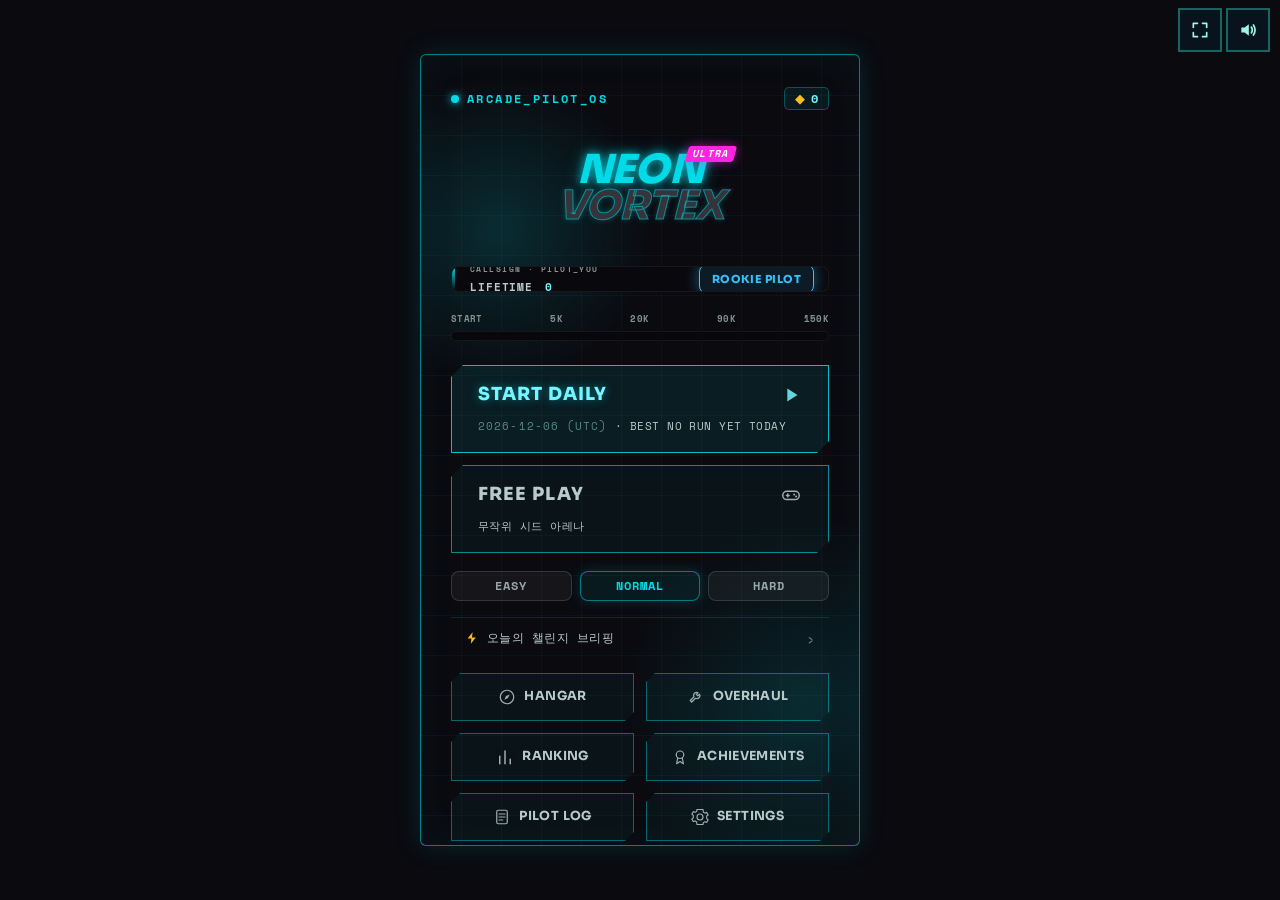
==== commit de13e551: "feat: ui-kit arena art — targeting reticle + game-state banners Reflects assets/ui-kit.png in the ca" ====
--- a/index.html
+++ b/index.html
@@ -16,7 +16,8 @@
 <link href="https://fonts.googleapis.com/css2?family=Cabin:wght@400;500;600;700&amp;family=Fraunces:ital,opsz,wght@0,9..144,400;0,9..144,600;0,9..144,700;0,9..144,900;1,9..144,400&amp;family=Sora:wght@400;700;800&amp;family=Hanken+Grotesk:wght@400;600&amp;family=Space+Mono:wght@400;700&amp;family=IBM+Plex+Mono:wght@400;500;600;700&amp;family=Press+Start+2P&amp;display=swap" rel="stylesheet">
 <link rel="stylesheet" href="css/tokens.css">
 <link rel="stylesheet" href="css/neonvortex.css">
-<link rel="preload" as="image" href="assets/sprite-atlas.png?v=2">
+<link rel="preload" as="image" href="assets/sprite-atlas.png?v=3">
+<link rel="preload" as="image" href="assets/ui-kit.png">
 </head>
 <body>
   <template id="__bundler_thumbnail" data-bg-color="#04090f">
@@ -412,6 +413,7 @@
   <script src="js/games/neonvortex/meta.js"></script>
   <script src="js/games/neonvortex/medals.js"></script>
   <script src="js/games/neonvortex/foes.js"></script>
+  <script src="js/games/neonvortex/elite.js"></script>
   <script src="js/games/neonvortex/game.js"></script>
   <script src="js/games/neonvortex/render.js"></script>
   <script src="js/games/neonvortex/main.js"></script>
--- a/css/neonvortex.css
+++ b/css/neonvortex.css
@@ -230,6 +230,7 @@
   color: var(--c);
 }
 .fx-glyph { font-size: 11px; font-weight: 700; line-height: 1; text-shadow: 0 0 8px var(--c); }
+.fx-num { font-family: var(--font-mono, 'Space Mono', monospace); font-size: 10px; line-height: 1; opacity: 0.9; }
 .fx-bar { width: 100%; height: 3px; background: rgba(255,255,255,0.12); overflow: hidden; }
 .fx-bar > i { display: block; height: 100%; background: var(--c); box-shadow: 0 0 6px var(--c); }
 #neonvortex-hud-mode { font-size: 10px; letter-spacing: 0.12em; color: color-mix(in srgb, var(--nv-primary) 55%, transparent); }
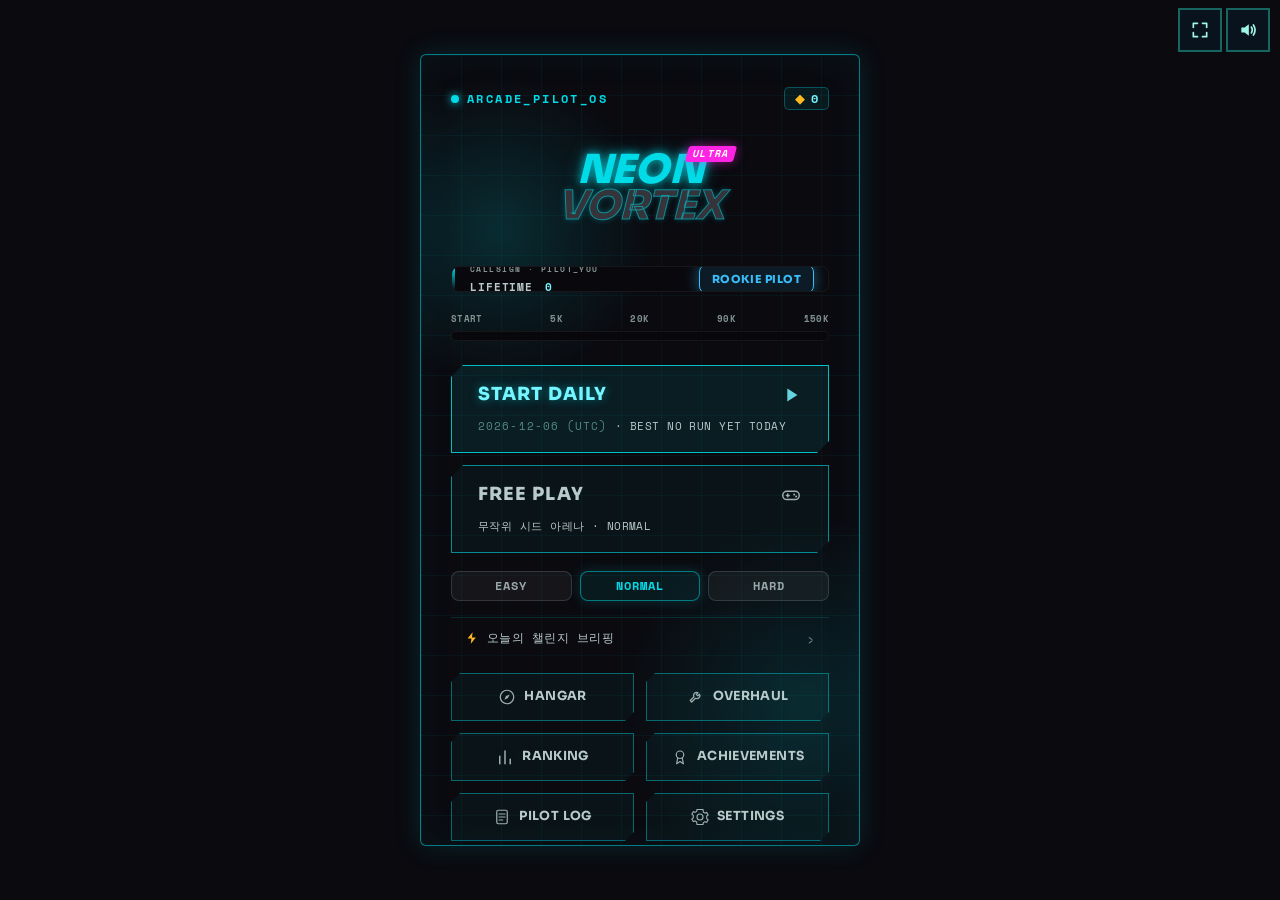
==== commit ec0b95d3: "feat: FREE PLAY sub-label shows the selected difficulty (UX clarity)" ====
--- a/index.html
+++ b/index.html
@@ -86,7 +86,7 @@
             <button id="neonvortex-btn-free" class="nv-menu-item" type="button">
               <span class="nv-mi-label">FREE PLAY</span>
               <svg class="nv-mi-icon" viewBox="0 0 24 24" aria-hidden="true"><rect x="3" y="8" width="18" height="9" rx="4.5" fill="none" stroke="currentColor" stroke-width="1.6"/><path d="M7 12.5h3M8.5 11v3" fill="none" stroke="currentColor" stroke-width="1.6" stroke-linecap="round"/><circle cx="15.5" cy="11.5" r="1.1" fill="currentColor"/><circle cx="17.6" cy="13.6" r="1.1" fill="currentColor"/></svg>
-              <span class="nv-mi-sub">무작위 시드 아레나</span>
+              <span id="neonvortex-free-sub" class="nv-mi-sub">무작위 시드 아레나</span>
             </button>
             <div id="neonvortex-menu-difficulty" class="nv-diff-row" role="group" aria-label="Free-play difficulty">
               <button id="neonvortex-diff-easy" class="nv-diff-chip" type="button" aria-pressed="false">EASY</button>
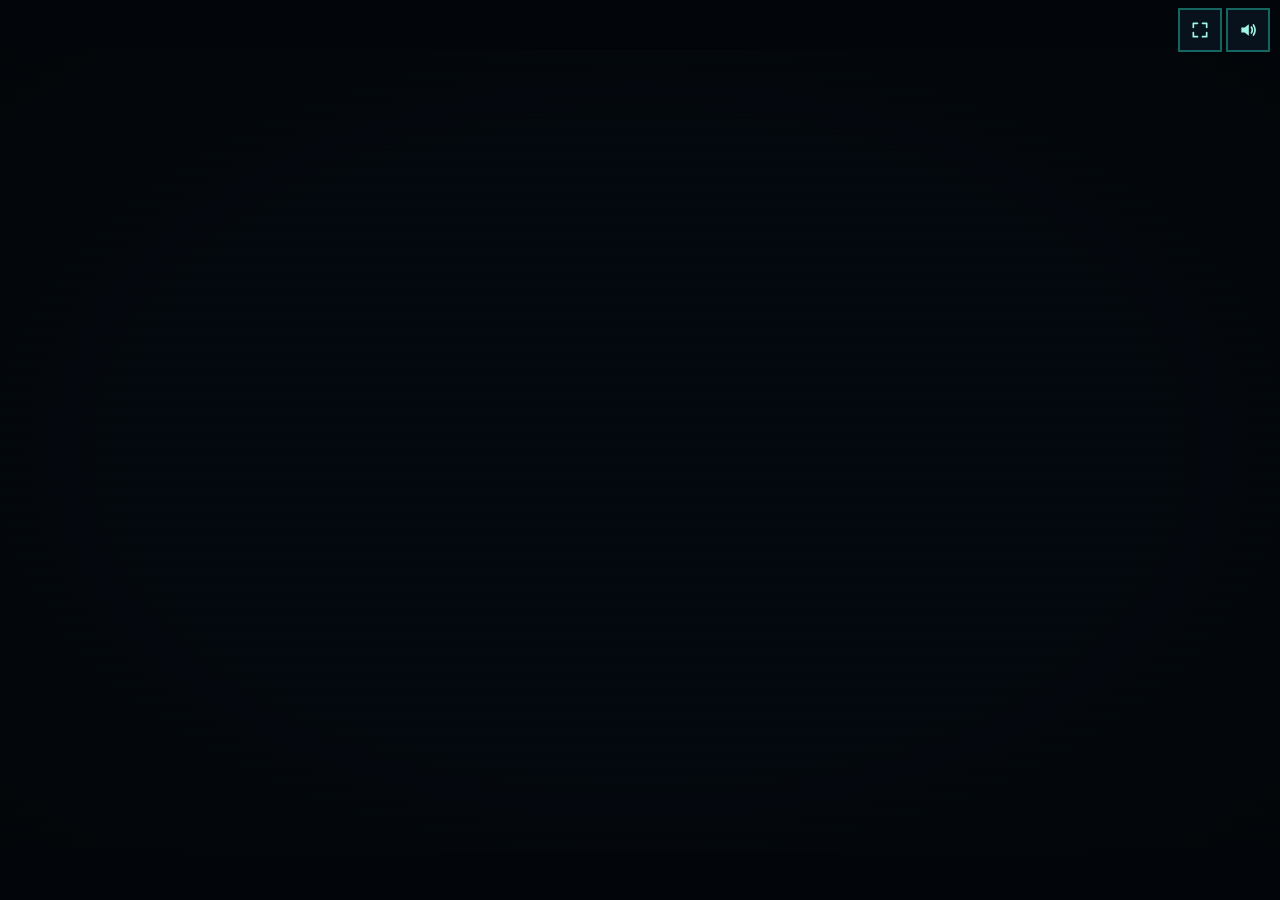
==== commit 19f7bbf6: "feat: surface run modifier in HUD, daily briefing, game-over, share" ====
--- a/index.html
+++ b/index.html
@@ -49,6 +49,7 @@
         <span id="neonvortex-hud-pace" style="display: none;"></span>
         <div id="neonvortex-hud-fx"></div>
         <span id="neonvortex-hud-mode"></span>
+        <span id="neonvortex-hud-modifier" class="nv-hud-mod"></span>
       </div>
       <div id="neonvortex-boss-hp">
         <span id="neonvortex-boss-hp-label">CORE WARDEN</span>
@@ -135,6 +136,7 @@
         <div class="panel nv-result-card">
           <span id="neonvortex-over-reason">TIME UP</span>
           <span id="neonvortex-over-mode" class="kicker">DAILY</span>
+          <span id="neonvortex-over-modifier" class="kicker"></span>
           <div class="nv-score-block">
             <p class="hud-label nv-score-label">TOTAL_SCORE</p>
             <p id="neonvortex-over-score">0</p>
@@ -331,6 +333,10 @@
               <span class="nv-chal-row-val" id="neonvortex-chal-seed">—</span>
             </div>
             <p class="nv-chal-note" id="neonvortex-chal-seed-note">모든 파일럿이 동일한 시드로 플레이합니다 · All pilots fly the same seed</p>
+            <div class="nv-chal-row">
+              <span class="nv-chal-row-label">MODIFIER</span>
+              <span class="nv-chal-row-val nv-chal-row-val-cyan" id="neonvortex-chal-modifier">—</span>
+            </div>
 
             <div class="nv-chal-row nv-chal-row-divider">
               <span class="nv-chal-row-label">TODAY’S BEST</span>
--- a/css/neonvortex.css
+++ b/css/neonvortex.css
@@ -234,6 +234,16 @@
 .fx-bar { width: 100%; height: 3px; background: rgba(255,255,255,0.12); overflow: hidden; }
 .fx-bar > i { display: block; height: 100%; background: var(--c); box-shadow: 0 0 6px var(--c); }
 #neonvortex-hud-mode { font-size: 10px; letter-spacing: 0.12em; color: color-mix(in srgb, var(--nv-primary) 55%, transparent); }
+.nv-hud-mod {
+  margin-left: 8px;
+  padding: 1px 6px;
+  border: 1px solid var(--nv-primary);
+  border-radius: 4px;
+  color: var(--nv-primary);
+  font-size: 0.72em;
+  letter-spacing: 0.08em;
+}
+.nv-hud-mod:empty { display: none; }
 
 /* ---------- boss HP (DOM so it stays upright in portrait) ---------- */
 /* Stitch: thin magenta bar, ~80% width, glowing fill + % readout, subtle flicker */
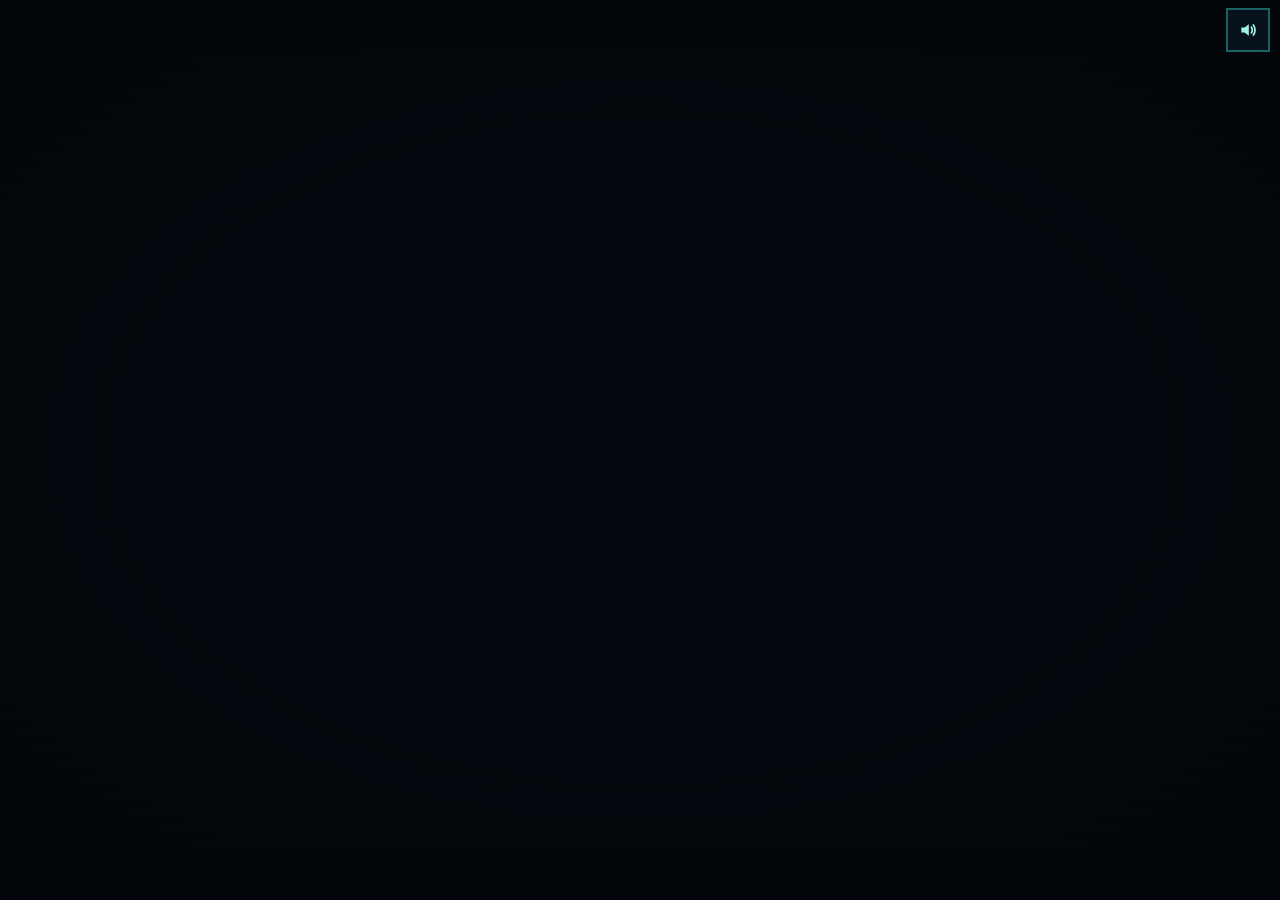
==== commit fce4483d: "feat: menu — difficulty chips above a dynamic headline; remove FREE PLAY button" ====
--- a/index.html
+++ b/index.html
@@ -79,21 +79,17 @@
             <div class="nv-career-track"><div id="neonvortex-menu-career" class="nv-career-fill"></div></div>
           </div>
           <div class="nv-menu-list">
-            <button id="neonvortex-btn-start" class="nv-menu-item nv-mi-primary" type="button">
-              <span class="nv-mi-label">START DAILY</span>
-              <svg class="nv-mi-icon" viewBox="0 0 24 24" aria-hidden="true"><path d="M8 5v14l11-7z" fill="currentColor"/></svg>
-              <span class="nv-mi-sub"><span id="neonvortex-menu-date">—</span> · BEST <span id="neonvortex-menu-daily-best">—</span><span id="neonvortex-menu-streak"></span></span>
-            </button>
-            <button id="neonvortex-btn-free" class="nv-menu-item" type="button">
-              <span class="nv-mi-label">FREE PLAY</span>
-              <svg class="nv-mi-icon" viewBox="0 0 24 24" aria-hidden="true"><rect x="3" y="8" width="18" height="9" rx="4.5" fill="none" stroke="currentColor" stroke-width="1.6"/><path d="M7 12.5h3M8.5 11v3" fill="none" stroke="currentColor" stroke-width="1.6" stroke-linecap="round"/><circle cx="15.5" cy="11.5" r="1.1" fill="currentColor"/><circle cx="17.6" cy="13.6" r="1.1" fill="currentColor"/></svg>
-              <span id="neonvortex-free-sub" class="nv-mi-sub">무작위 시드 아레나</span>
-            </button>
-            <div id="neonvortex-menu-difficulty" class="nv-diff-row" role="group" aria-label="Free-play difficulty">
+            <div id="neonvortex-menu-difficulty" class="nv-diff-row" role="group" aria-label="Difficulty">
               <button id="neonvortex-diff-easy" class="nv-diff-chip" type="button" aria-pressed="false">EASY</button>
               <button id="neonvortex-diff-normal" class="nv-diff-chip" type="button" aria-pressed="false">NORMAL</button>
               <button id="neonvortex-diff-hard" class="nv-diff-chip" type="button" aria-pressed="false">HARD</button>
             </div>
+            <button id="neonvortex-btn-start" class="nv-menu-item nv-mi-primary" type="button">
+              <span id="neonvortex-menu-start-label" class="nv-mi-label">START DAILY</span>
+              <svg class="nv-mi-icon" viewBox="0 0 24 24" aria-hidden="true"><path d="M8 5v14l11-7z" fill="currentColor"/></svg>
+              <span id="neonvortex-menu-daily-sub" class="nv-mi-sub"><span id="neonvortex-menu-date">—</span> · BEST <span id="neonvortex-menu-daily-best">—</span><span id="neonvortex-menu-streak"></span></span>
+              <span id="neonvortex-free-sub" class="nv-mi-sub" style="display:none">무작위 아레나 · NORMAL</span>
+            </button>
             <button id="neonvortex-btn-daily" class="nv-mi-brief" type="button">
               <svg viewBox="0 0 24 24" aria-hidden="true"><path d="M13 2L4.5 13H11l-1 9 8.5-11H12l1-9z" fill="currentColor"/></svg>
               <span>오늘의 챌린지 브리핑</span>
--- a/css/neonvortex.css
+++ b/css/neonvortex.css
@@ -240,8 +240,10 @@
   border: 1px solid var(--nv-primary);
   border-radius: 4px;
   color: var(--nv-primary);
-  font-size: 0.72em;
-  letter-spacing: 0.08em;
+  font-size: 0.66em;
+  letter-spacing: 0.06em;
+  white-space: nowrap; /* keep the longest name (IRON WARDEN) on one line at narrow widths */
+  flex-shrink: 0;
 }
 .nv-hud-mod:empty { display: none; }
 
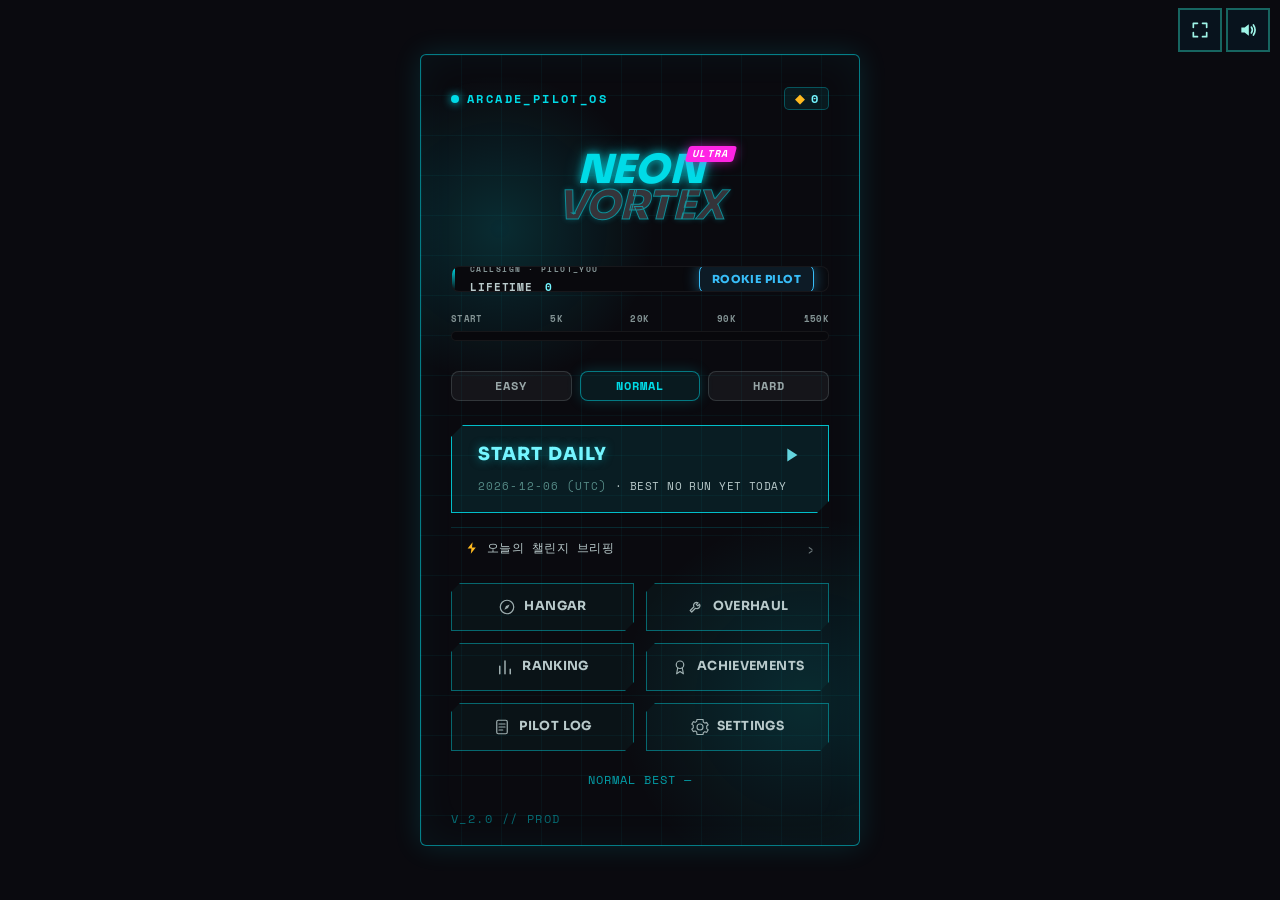
==== commit 2289b473: "fix: resolve four mobile UI/UX bugs found via real-device viewport testing Verified with Playwright " ====
--- a/index.html
+++ b/index.html
@@ -140,9 +140,9 @@
           <div id="neonvortex-over-rank"></div>
           <p class="nv-result-meta"><span class="nv-result-rank">PILOT RANK · <b id="neonvortex-over-pilot-rank">—</b></span><span class="nv-result-bank">CRYSTAL BANK · <b id="neonvortex-over-bank">0</b></span></p>
           <span id="neonvortex-over-best-banner"><span id="neonvortex-over-best-label">NEW BEST!</span> ★</span>
-          <div id="neonvortex-over-medals"></div>
-          <div id="neonvortex-over-stats"></div>
-          <canvas id="neonvortex-over-spark" width="320" height="60"></canvas>
+          <!-- primary CTA sits right after the score/rank summary (not after the
+               stat breakdown) so it's reachable without scrolling on short phone
+               viewports — this is the core replay loop, hit every ~60s. -->
           <div class="btn-row">
             <button id="neonvortex-btn-retry" class="arcade-btn primary" type="button">RETRY</button>
             <button id="neonvortex-btn-share" class="arcade-btn" type="button">COPY RESULT</button>
@@ -150,6 +150,9 @@
           </div>
           <p id="neonvortex-over-countdown" class="kr-sub"></p>
           <p class="kr-sub">결과 복사에는 개인정보가 포함되지 않습니다 · R — RETRY · M — MENU</p>
+          <div id="neonvortex-over-medals"></div>
+          <div id="neonvortex-over-stats"></div>
+          <canvas id="neonvortex-over-spark" width="320" height="60"></canvas>
         </div>
       </div>
 
--- a/css/neonvortex.css
+++ b/css/neonvortex.css
@@ -437,12 +437,6 @@
 .haptic-toggle.available { display: inline-block; }
 
 /* ---------- records screen ---------- */
-#neonvortex-records-body {
-  width: min(360px, 92vw);
-  display: flex; flex-direction: column; gap: 14px;
-  max-height: 62vh; overflow-y: auto;
-  text-align: left;
-}
 .rec-streak { font-size: 13px; color: var(--teal); letter-spacing: 0.08em; }
 .rec-day .boss { color: var(--amber); margin-left: 6px; }
 
@@ -525,6 +519,8 @@
   #neonvortex-btn-fullscreen { right: calc(var(--safe-right) + 52px); }
   #neonvortex-btn-pause { right: calc(var(--safe-right) + 8px); }
   #neonvortex-hud { padding-right: calc(var(--safe-right) + 138px); }
+  #neonvortex-screen-records .nv-rank-head,
+  #neonvortex-screen-settings .nv-set-head { padding-right: calc(var(--safe-right) + 82px); }
 }
 
 /* ---------- daily history ---------- */
@@ -1438,7 +1434,10 @@
   display: flex;
   align-items: center;
   justify-content: space-between;
-  padding: 4px 0 12px;
+  gap: 10px;
+  /* reserve room for the fixed mute/fullscreen corner buttons (z-index:70,
+     always on top) so the status text can't render underneath them */
+  padding: 4px calc(var(--safe-right) + 92px) 12px 0;
   background: var(--nv-bg);
   border-bottom: 1px solid color-mix(in srgb, var(--nv-primary) 20%, transparent);
 }
@@ -1448,6 +1447,10 @@
   font-weight: 700;
   letter-spacing: 0.1em;
   color: var(--nv-primary);
+  min-width: 0;
+  overflow: hidden;
+  text-overflow: ellipsis;
+  white-space: nowrap;
 }
 /* title: Sora extrabold italic with a cyan bloom, thin gradient rule beneath */
 #neonvortex-screen-records .nv-rank-title-wrap { display: flex; flex-direction: column; gap: 4px; }
@@ -1636,7 +1639,10 @@
   display: flex;
   align-items: center;
   justify-content: space-between;
-  padding: 4px 0 12px;
+  gap: 10px;
+  /* reserve room for the fixed mute/fullscreen corner buttons (z-index:70,
+     always on top) so the status text can't render underneath them */
+  padding: 4px calc(var(--safe-right) + 92px) 12px 0;
   background: var(--nv-bg);
   border-bottom: 1px solid color-mix(in srgb, var(--nv-primary) 20%, transparent);
 }
@@ -1646,6 +1652,10 @@
   font-weight: 700;
   letter-spacing: 0.1em;
   color: var(--nv-primary);
+  min-width: 0;
+  overflow: hidden;
+  text-overflow: ellipsis;
+  white-space: nowrap;
 }
 /* title: Sora extrabold italic with a cyan bloom, thin gradient rule beneath */
 #neonvortex-screen-settings .nv-set-title-wrap { display: flex; flex-direction: column; gap: 4px; }
@@ -3349,8 +3359,8 @@
 }
 #neonvortex-screen-pilotlog .nv-plg-entry-yield { color: var(--nv-primary-bright); }
 
-/* ── difficulty selector chips (menu, free-play only; mirrors .nv-coat-chip) ── */
-.nv-diff-row { display: flex; gap: 8px; margin: 6px 0 2px; }
+/* ── difficulty selector chips (menu; drives the headline, daily always Normal) ── */
+.nv-diff-row { display: flex; gap: 8px; margin: 6px 0 clamp(6px, 1.4vh, 12px); }
 .nv-diff-chip {
   flex: 1; padding: 8px 4px;
   font-family: var(--nv-font-mono); font-size: 12px; font-weight: 600; line-height: 1;
